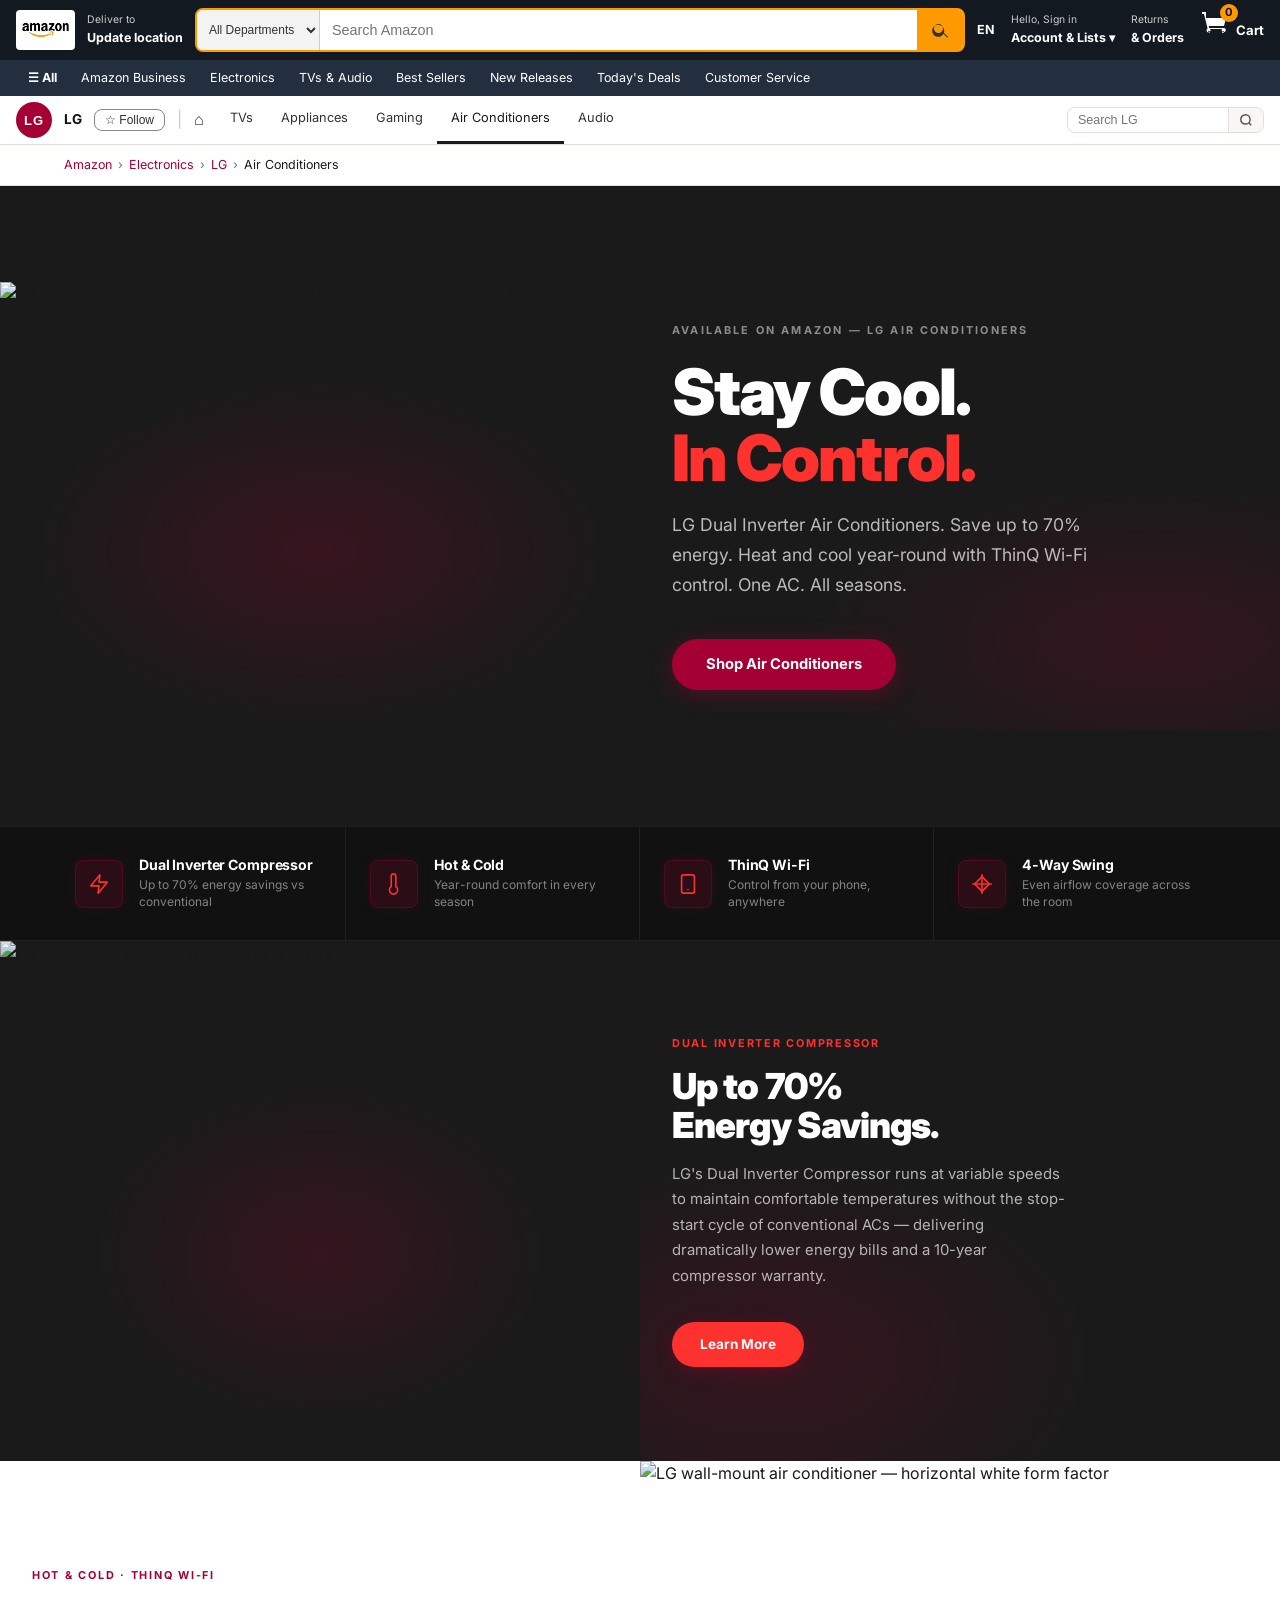
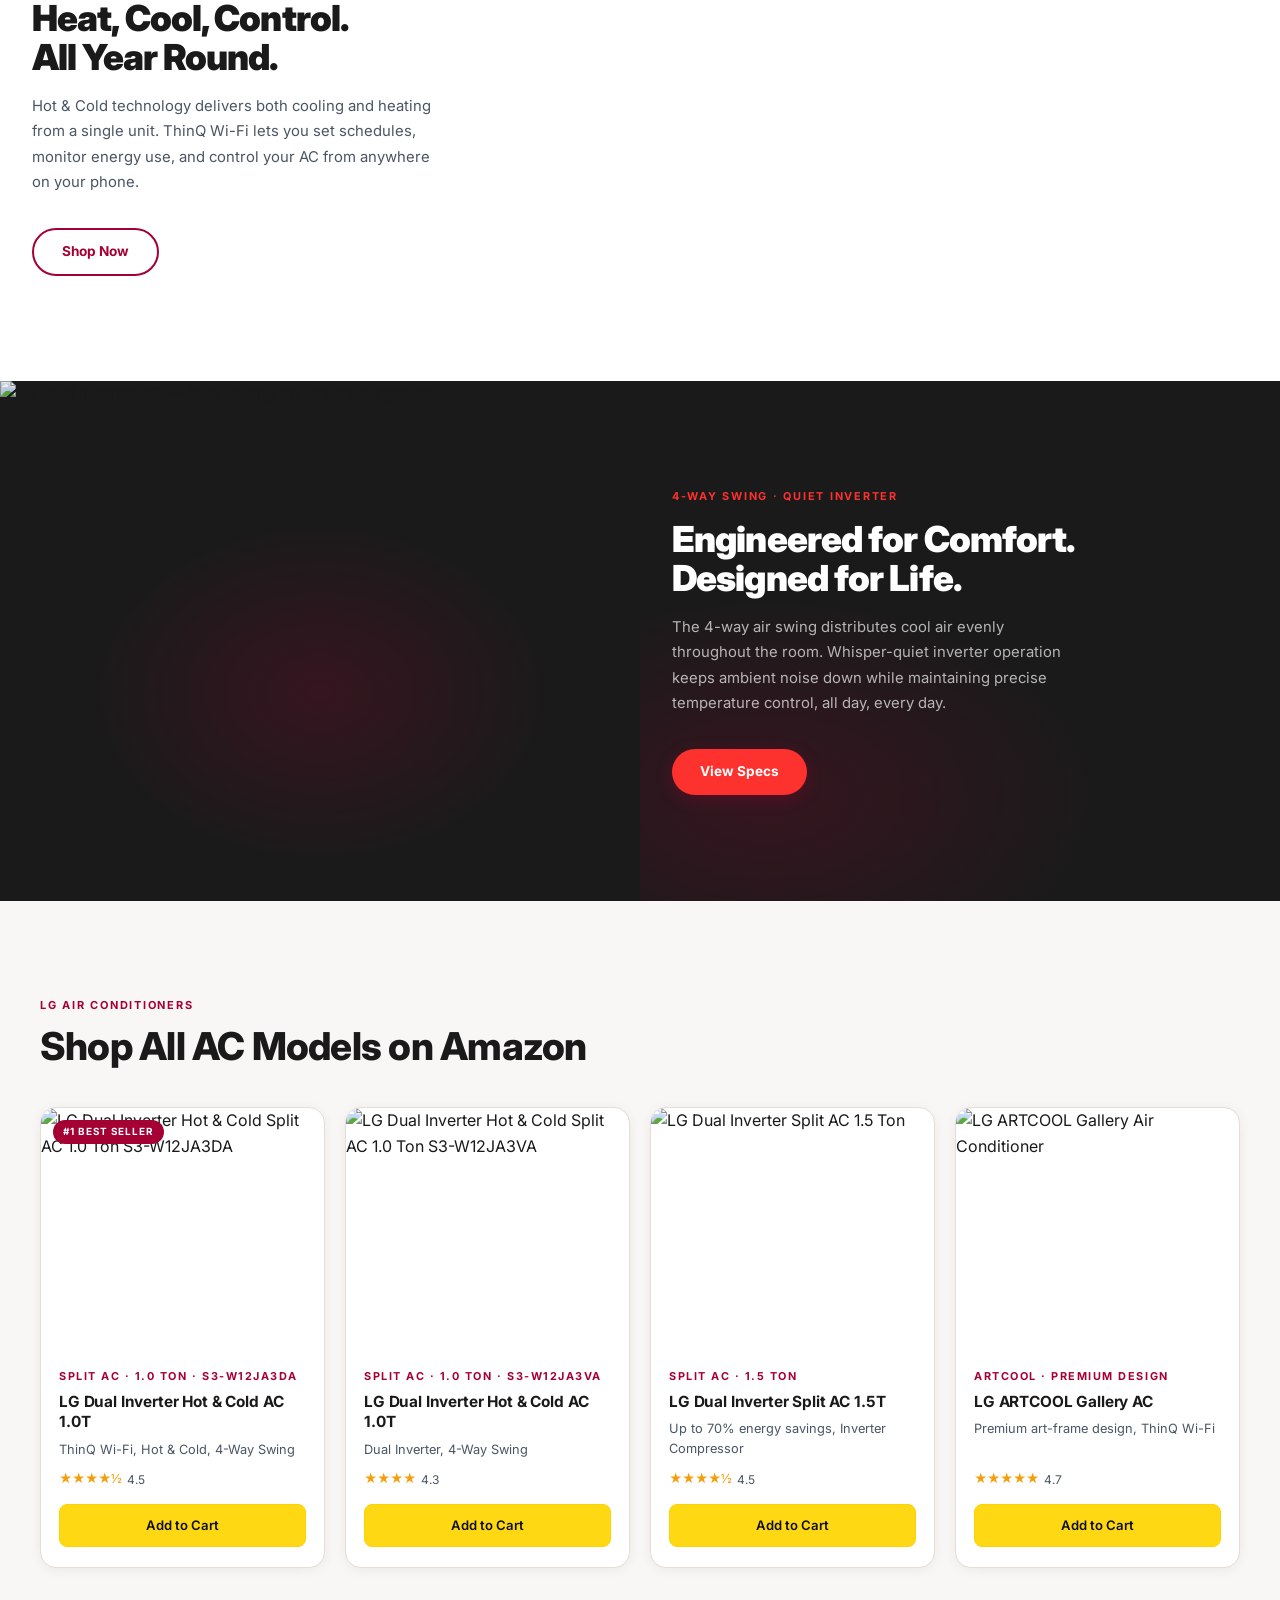
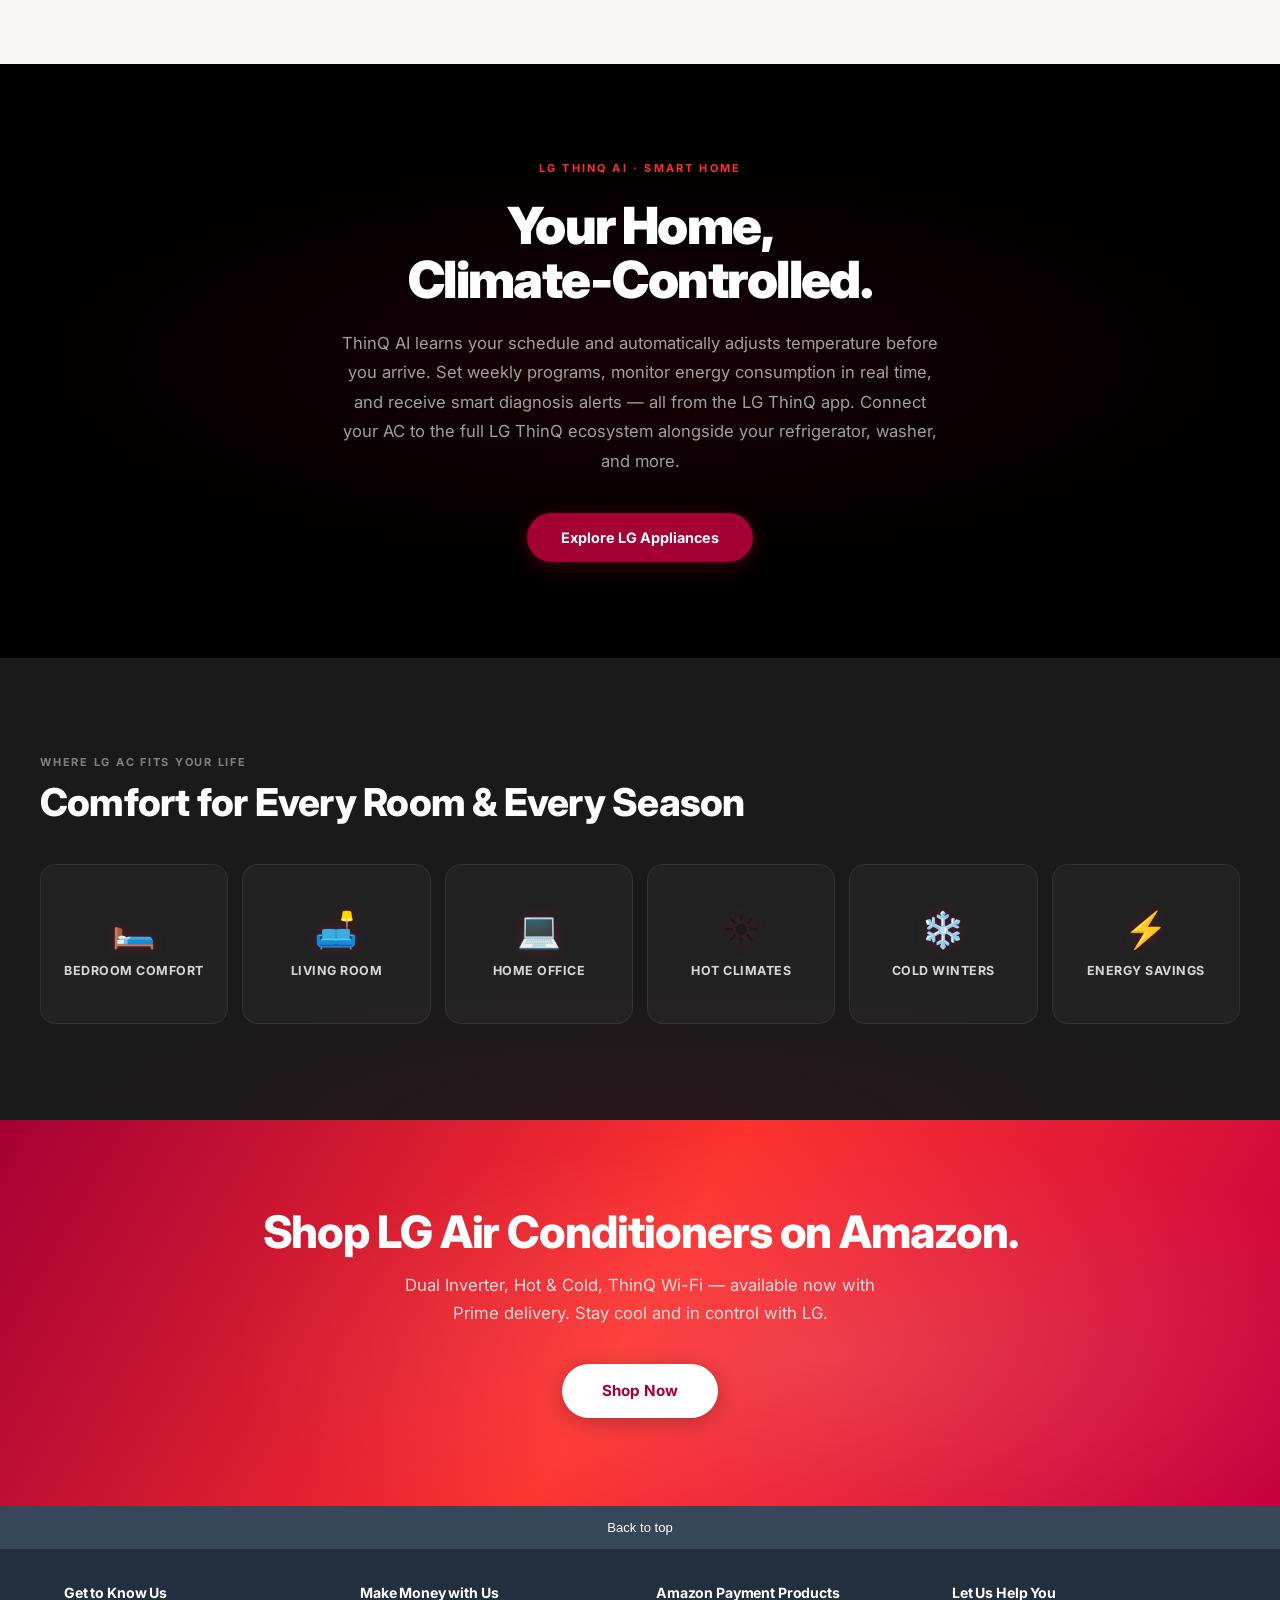
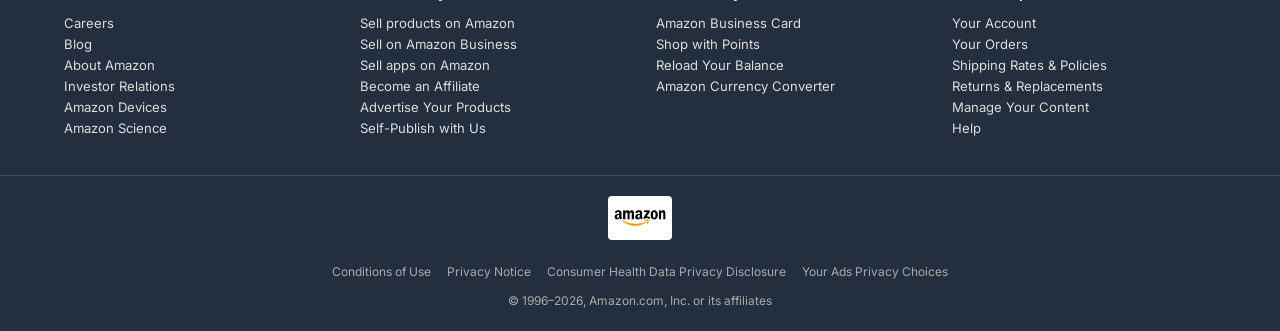
==== air-conditioners.html @ 84eb3690 "add air-conditioners page LG Air Conditioners category page with split hero, 4-icon feature row, 3 a" ====
<!DOCTYPE html>
<html lang="en">
<head>
  <meta charset="UTF-8">
  <meta name="viewport" content="width=device-width, initial-scale=1.0">
  <title>LG Air Conditioners | Dual Inverter Split ACs | Amazon Brand Store</title>
  <meta name="description" content="Shop LG Dual Inverter Air Conditioners on Amazon. Hot and cold, ThinQ Wi-Fi, up to 70% energy savings, 4-way swing. Stay cool and in control.">
  <link rel="icon" type="image/svg+xml" href="favicon.svg">
  <link rel="stylesheet" href="styles.css">
  <style>
    /* ── AC Page Hero — split layout: image left, copy right ── */
    .ac-hero {
      display: grid;
      grid-template-columns: 1fr 1fr;
      min-height: 600px;
      background: var(--brand-dark);
    }
    .ac-hero-media {
      position: relative;
      overflow: hidden;
      background: var(--brand-dark);
    }
    .ac-hero-media::after {
      content: '';
      position: absolute;
      inset: 0;
      background: radial-gradient(ellipse 70% 60% at 50% 60%, rgba(165,0,52,0.22) 0%, transparent 65%);
      pointer-events: none;
      z-index: 1;
    }
    .ac-hero-media img {
      position: absolute;
      inset: 0;
      width: 100%;
      height: 100%;
      object-fit: cover;
      display: block;
      transition: transform 0.8s cubic-bezier(0.22,1,0.36,1);
    }
    .ac-hero:hover .ac-hero-media img { transform: scale(1.03); }
    .ac-hero-copy {
      background: var(--brand-dark);
      display: flex;
      flex-direction: column;
      justify-content: center;
      padding: clamp(40px,6%,88px) clamp(32px,5%,72px);
      position: relative;
      overflow: hidden;
    }
    .ac-hero-copy::before {
      content: '';
      position: absolute;
      inset: 0;
      background: radial-gradient(ellipse 90% 60% at 80% 80%, rgba(165,0,52,0.18) 0%, transparent 60%);
      pointer-events: none;
    }
    .ac-hero-copy > * { position: relative; z-index: 1; }
    .ac-hero-eyebrow {
      font-size: 0.68rem;
      font-weight: 700;
      letter-spacing: 0.2em;
      text-transform: uppercase;
      color: rgba(255,255,255,0.5);
      margin-bottom: 20px;
      display: block;
    }
    .ac-hero-title {
      font-size: clamp(2.8rem, 5vw, 4.2rem);
      font-weight: 900;
      color: #fff;
      line-height: 1.02;
      letter-spacing: -0.03em;
      margin-bottom: 20px;
    }
    .ac-hero-title span { color: var(--brand-active); }
    .ac-hero-sub {
      font-size: clamp(0.95rem, 1.4vw, 1.1rem);
      color: rgba(255,255,255,0.7);
      max-width: 440px;
      margin-bottom: 38px;
      line-height: 1.72;
    }
    .ac-hero-ctas { display: flex; gap: 14px; flex-wrap: wrap; }
    .btn-ac-hero {
      padding: 14px 34px;
      background: var(--primary);
      color: #fff;
      border-radius: 999px;
      font-size: 0.92rem;
      font-weight: 700;
      text-decoration: none;
      display: inline-block;
      transition: opacity 0.2s, transform 0.2s;
      box-shadow: 0 4px 22px rgba(165,0,52,0.4);
    }
    .btn-ac-hero:hover {
      opacity: 0.88;
      transform: scale(1.02);
      text-decoration: none;
    }

    /* ── Feature Icon Row (4-col dark) ── */
    .ac-feature-row {
      background: #111111;
      border-top: 1px solid rgba(255,255,255,0.06);
      border-bottom: 1px solid rgba(255,255,255,0.06);
    }
    .ac-feature-row-inner {
      max-width: 1280px;
      margin: 0 auto;
      padding: 0 clamp(20px, 4%, 64px);
      display: grid;
      grid-template-columns: repeat(4, 1fr);
    }
    .ac-feat-item {
      display: flex;
      align-items: center;
      gap: 16px;
      padding: 30px 24px;
      border-right: 1px solid rgba(255,255,255,0.07);
      transition: background 0.2s;
    }
    .ac-feat-item:last-child { border-right: none; }
    .ac-feat-item:hover { background: rgba(255,255,255,0.03); }
    .ac-feat-icon {
      width: 48px; height: 48px;
      border-radius: 8px;
      background: rgba(165,0,52,0.18);
      border: 1px solid rgba(165,0,52,0.3);
      display: flex; align-items: center; justify-content: center;
      flex-shrink: 0;
      box-shadow: 0 0 14px rgba(165,0,52,0.12);
    }
    .ac-feat-icon svg {
      width: 22px; height: 22px;
      stroke: var(--brand-active);
      fill: none;
      stroke-width: 1.75;
      stroke-linecap: round;
      stroke-linejoin: round;
    }
    .ac-feat-text h4 {
      color: #fff;
      font-size: 0.88rem;
      font-weight: 700;
      margin-bottom: 3px;
      letter-spacing: -0.01em;
    }
    .ac-feat-text p {
      color: rgba(255,255,255,0.48);
      font-size: 0.75rem;
      line-height: 1.45;
    }

    /* ── Split sections (reuse index.html pattern) ── */
    .lg-split {
      display: grid;
      grid-template-columns: 1fr 1fr;
      min-height: 520px;
    }
    .lg-split-media {
      position: relative;
      overflow: hidden;
    }
    .lg-split-media img {
      position: absolute;
      inset: 0;
      width: 100%;
      height: 100%;
      object-fit: cover;
      display: block;
      transition: transform 0.7s cubic-bezier(0.22,1,0.36,1);
    }
    .lg-split:hover .lg-split-media img { transform: scale(1.03); }
    .lg-split-copy {
      display: flex;
      flex-direction: column;
      justify-content: center;
      padding: clamp(40px, 6%, 80px) clamp(32px, 5%, 72px);
    }
    .lg-split-copy-dark {
      background: var(--brand-dark);
      position: relative;
      overflow: hidden;
    }
    .lg-split-copy-dark::before {
      content: '';
      position: absolute;
      inset: 0;
      background: radial-gradient(ellipse 80% 60% at 20% 80%, rgba(165,0,52,0.2) 0%, transparent 65%);
      pointer-events: none;
    }
    .lg-split-copy-dark > * { position: relative; z-index: 1; }
    .lg-split-copy-light {
      background: var(--white);
    }
    .lg-split-eyebrow {
      font-size: 0.68rem;
      font-weight: 700;
      letter-spacing: 0.16em;
      text-transform: uppercase;
      margin-bottom: 14px;
      display: block;
    }
    .lg-split-copy-dark .lg-split-eyebrow { color: var(--brand-active); }
    .lg-split-copy-light .lg-split-eyebrow { color: var(--primary); }
    .lg-split-headline {
      font-size: clamp(1.6rem, 2.8vw, 2.4rem);
      font-weight: 900;
      line-height: 1.1;
      letter-spacing: -0.025em;
      margin-bottom: 16px;
    }
    .lg-split-copy-dark .lg-split-headline { color: #fff; }
    .lg-split-copy-light .lg-split-headline { color: var(--brand-dark); }
    .lg-split-body {
      font-size: 0.93rem;
      line-height: 1.72;
      margin-bottom: 32px;
      max-width: 400px;
    }
    .lg-split-copy-dark .lg-split-body { color: rgba(255,255,255,0.68); }
    .lg-split-copy-light .lg-split-body { color: var(--text-muted); }
    .lg-split-pill {
      display: inline-block;
      background: var(--brand-active);
      color: #fff;
      border-radius: 999px;
      padding: 12px 28px;
      font-size: 0.85rem;
      font-weight: 700;
      text-decoration: none;
      transition: opacity 0.2s, transform 0.2s;
      box-shadow: 0 4px 16px rgba(165,0,52,0.3);
      align-self: flex-start;
    }
    .lg-split-pill:hover {
      opacity: 0.88;
      transform: translateY(-1px);
      text-decoration: none;
    }
    .lg-split-pill-outline {
      display: inline-block;
      background: transparent;
      color: var(--primary);
      border: 2px solid var(--primary);
      border-radius: 999px;
      padding: 11px 28px;
      font-size: 0.85rem;
      font-weight: 700;
      text-decoration: none;
      transition: background 0.2s, color 0.2s;
      align-self: flex-start;
    }
    .lg-split-pill-outline:hover {
      background: var(--primary);
      color: #fff;
      text-decoration: none;
    }

    /* Split media glow — product on dark bg */
    .lg-split-media-dark {
      background: var(--brand-dark);
    }
    .lg-split-media-dark::after {
      content: '';
      position: absolute;
      inset: 0;
      background: radial-gradient(ellipse 60% 55% at 50% 60%, rgba(165,0,52,0.2) 0%, transparent 60%);
      pointer-events: none;
      z-index: 1;
    }
    .lg-split-media-dark img {
      opacity: 0.92;
    }

    /* ── Product cards (hardened, no grey double-box) ── */
    .lg-product-card {
      background: var(--white);
      border-radius: 16px;
      border: 1px solid var(--border);
      overflow: hidden;
      display: flex;
      flex-direction: column;
      box-shadow: 0 2px 12px rgba(0,0,0,0.06);
      transition: transform 0.28s cubic-bezier(0.22,1,0.36,1),
                  box-shadow 0.28s ease,
                  border-color 0.22s ease;
    }
    .lg-product-card:hover {
      transform: translateY(-5px);
      box-shadow: 0 16px 48px rgba(165,0,52,0.14);
      border-color: rgba(165,0,52,0.2);
    }
    .lg-card-img {
      position: relative;
      overflow: hidden;
      height: 240px;
    }
    .lg-card-img img {
      position: absolute;
      inset: 0;
      width: 100%;
      height: 100%;
      object-fit: cover;
      display: block;
      transition: transform 0.5s cubic-bezier(0.22,1,0.36,1);
    }
    .lg-product-card:hover .lg-card-img img { transform: scale(1.05); }
    .lg-card-body {
      padding: 20px 18px;
      display: flex;
      flex-direction: column;
      flex: 1;
    }
    .lg-card-eyebrow {
      font-size: 0.68rem;
      font-weight: 700;
      letter-spacing: 0.14em;
      text-transform: uppercase;
      color: var(--primary);
      margin-bottom: 6px;
      display: block;
    }
    .lg-card-name {
      font-size: 0.96rem;
      font-weight: 700;
      color: var(--text);
      margin-bottom: 7px;
      line-height: 1.35;
      letter-spacing: -0.01em;
    }
    .lg-card-tagline {
      font-size: 0.8rem;
      color: var(--text-muted);
      margin-bottom: 10px;
      line-height: 1.5;
      flex: 1;
      display: -webkit-box;
      -webkit-line-clamp: 2;
      -webkit-box-orient: vertical;
      overflow: hidden;
    }
    .lg-card-stars {
      font-size: 0.8rem;
      color: #f59e0b;
      margin-bottom: 14px;
      display: flex;
      align-items: center;
      gap: 5px;
    }
    .lg-card-stars span {
      color: var(--text-muted);
      font-size: 0.75rem;
    }
    .lg-card-atc {
      background: #FFD814;
      color: #0F1111;
      border: 1px solid #FCD200;
      border-radius: 8px;
      padding: 10px 0;
      font-size: 0.82rem;
      font-weight: 600;
      text-align: center;
      display: block;
      cursor: pointer;
      width: 100%;
      transition: background 0.18s, transform 0.14s ease;
    }
    .lg-card-atc:hover {
      background: #F7CA00;
      transform: scale(1.01);
      text-decoration: none;
    }
    .best-seller-badge {
      position: absolute;
      top: 12px;
      left: 12px;
      z-index: 2;
      background: var(--primary);
      color: #fff;
      font-size: 0.62rem;
      font-weight: 700;
      letter-spacing: 0.1em;
      padding: 4px 10px;
      border-radius: 999px;
      text-transform: uppercase;
    }

    /* ── Product grid 4-col ── */
    .product-grid-4 {
      display: grid;
      grid-template-columns: repeat(4, 1fr);
      gap: 20px;
    }

    /* ── ThinQ Ecosystem dark section ── */
    .ac-thinq-section {
      background: #000;
      padding: 96px clamp(20px, 5%, 80px);
      text-align: center;
      position: relative;
      overflow: hidden;
    }
    .ac-thinq-section::before {
      content: '';
      position: absolute;
      inset: 0;
      background: radial-gradient(ellipse 75% 55% at 50% 50%, rgba(165,0,52,0.15) 0%, transparent 65%);
      pointer-events: none;
    }
    .ac-thinq-section > * { position: relative; z-index: 1; }
    .ac-thinq-eyebrow {
      font-size: 0.68rem;
      font-weight: 700;
      letter-spacing: 0.2em;
      text-transform: uppercase;
      color: var(--brand-active);
      margin-bottom: 22px;
      display: block;
    }
    .ac-thinq-headline {
      font-size: clamp(2rem, 4vw, 3.2rem);
      font-weight: 900;
      color: #fff;
      letter-spacing: -0.03em;
      line-height: 1.05;
      margin-bottom: 22px;
    }
    .ac-thinq-body {
      font-size: clamp(0.95rem, 1.3vw, 1.08rem);
      color: rgba(255,255,255,0.62);
      max-width: 600px;
      margin: 0 auto 36px;
      line-height: 1.78;
    }
    .ac-thinq-link {
      display: inline-block;
      background: var(--primary);
      color: #fff;
      border-radius: 999px;
      padding: 13px 34px;
      font-size: 0.9rem;
      font-weight: 700;
      text-decoration: none;
      transition: opacity 0.2s, transform 0.2s;
      box-shadow: 0 4px 20px rgba(165,0,52,0.35);
    }
    .ac-thinq-link:hover {
      opacity: 0.88;
      transform: scale(1.02);
      text-decoration: none;
    }

    /* ── Use Case grid ── */
    .use-case-section {
      background: var(--brand-dark);
      padding: var(--space-2xl) 0;
      position: relative;
      overflow: hidden;
    }
    .use-case-section::before {
      content: '';
      position: absolute;
      inset: 0;
      background: radial-gradient(ellipse 80% 50% at 50% 100%, rgba(165,0,52,0.1) 0%, transparent 60%);
      pointer-events: none;
    }
    .use-case-section .container { position: relative; z-index: 1; }
    .use-case-grid {
      display: grid;
      grid-template-columns: repeat(6, 1fr);
      gap: 14px;
      margin-top: var(--space-lg);
    }
    .use-case-tile {
      background: rgba(255,255,255,0.04);
      border: 1px solid rgba(255,255,255,0.07);
      border-radius: 16px;
      overflow: hidden;
      display: flex;
      flex-direction: column;
      align-items: center;
      justify-content: center;
      padding: 32px 16px 26px;
      text-decoration: none;
      cursor: pointer;
      transition: transform 0.25s cubic-bezier(0.22,1,0.36,1),
                  background 0.22s ease,
                  box-shadow 0.25s ease;
      min-height: 160px;
    }
    .use-case-tile:hover {
      transform: scale(1.04) translateY(-2px);
      background: rgba(165,0,52,0.14);
      box-shadow: 0 12px 36px rgba(165,0,52,0.2);
      text-decoration: none;
    }
    .use-case-icon {
      font-size: 2.2rem;
      margin-bottom: 14px;
      line-height: 1;
      filter: drop-shadow(0 0 6px rgba(165,0,52,0.4));
    }
    .use-case-label {
      font-size: 0.78rem;
      font-weight: 700;
      color: rgba(255,255,255,0.82);
      text-align: center;
      letter-spacing: 0.04em;
      text-transform: uppercase;
    }

    /* ── CTA Footer Banner ── */
    .lg-cta-banner {
      background: linear-gradient(120deg, var(--primary) 0%, var(--brand-active) 50%, var(--primary-mid) 100%);
      padding: 88px clamp(20px, 5%, 80px);
      text-align: center;
      position: relative;
      overflow: hidden;
      contain: layout;
    }
    .lg-cta-banner::before {
      content: '';
      position: absolute;
      top: -60%; left: -20%;
      width: 140%; height: 220%;
      background: radial-gradient(ellipse 55% 45% at 60% 55%, rgba(255,255,255,0.12) 0%, transparent 60%);
      pointer-events: none;
    }
    .lg-cta-banner > * { position: relative; z-index: 1; }
    .lg-cta-banner h2 {
      color: #fff;
      font-size: clamp(1.9rem, 3.5vw, 2.8rem);
      margin-bottom: 14px;
      letter-spacing: -0.025em;
    }
    .lg-cta-banner p {
      color: rgba(255,255,255,0.82);
      font-size: 1.05rem;
      margin-bottom: 36px;
      max-width: 520px;
      margin-left: auto;
      margin-right: auto;
      line-height: 1.7;
    }
    .btn-cta-white {
      display: inline-block;
      padding: 15px 40px;
      background: #fff;
      color: var(--primary);
      border-radius: 999px;
      font-size: 0.95rem;
      font-weight: 700;
      text-decoration: none;
      transition: opacity 0.2s, transform 0.2s;
      box-shadow: 0 4px 20px rgba(0,0,0,0.25);
    }
    .btn-cta-white:hover {
      opacity: 0.9;
      transform: scale(1.02);
      text-decoration: none;
    }

    /* ── Top Sellers section (light bg) ── */
    .top-sellers-section {
      background: var(--light-bg);
      padding: var(--space-2xl) 0;
    }

    /* ── Responsive ── */
    @media (max-width: 900px) {
      .ac-hero { grid-template-columns: 1fr; min-height: auto; }
      .ac-hero-media { min-height: 320px; position: relative; }
      .ac-hero-media img { position: absolute; }
      .ac-hero-copy { padding: 48px 32px; }
      .ac-feature-row-inner { grid-template-columns: repeat(2, 1fr); }
      .ac-feat-item:nth-child(2) { border-right: none; }
      .ac-feat-item:nth-child(1), .ac-feat-item:nth-child(2) { border-bottom: 1px solid rgba(255,255,255,0.07); }
      .lg-split { grid-template-columns: 1fr; min-height: auto; }
      .lg-split-media { min-height: 320px; position: relative; }
      .lg-split-copy { padding: 48px 32px; }
      .product-grid-4 { grid-template-columns: repeat(2, 1fr); }
      .use-case-grid { grid-template-columns: repeat(3, 1fr); }
    }
    @media (max-width: 600px) {
      .ac-hero-copy { padding: 36px 20px; }
      .ac-feature-row-inner { grid-template-columns: 1fr; }
      .ac-feat-item { border-right: none; border-bottom: 1px solid rgba(255,255,255,0.07); }
      .lg-split-copy { padding: 36px 20px; }
      .product-grid-4 { grid-template-columns: 1fr 1fr; }
      .use-case-grid { grid-template-columns: repeat(2, 1fr); }
      .ac-thinq-section { padding: 64px 20px; }
      .lg-cta-banner { padding: 64px 20px; }
    }
  </style>
</head>
<body>

<div id="site-header"></div>


<!-- ══════════════════════════════════════════
     BREADCRUMB
══════════════════════════════════════════ -->
<nav class="breadcrumb" aria-label="Breadcrumb">
  <div class="breadcrumb-inner">
    <a href="#">Amazon</a>
    <span aria-hidden="true">›</span>
    <a href="#">Electronics</a>
    <span aria-hidden="true">›</span>
    <a href="index.html">LG</a>
    <span aria-hidden="true">›</span>
    <span style="color: var(--text);">Air Conditioners</span>
  </div>
</nav>


<!-- ══════════════════════════════════════════
     HERO — Split layout: AC image left, copy right (dark)
══════════════════════════════════════════ -->
<section class="ac-hero section" id="hero">

  <!-- Image side (left) — only verified AC image -->
  <div class="ac-hero-media">
    <img
      src="https://www.lg.com/np/images/home-air-conditioners/md07561293/Gallery/DZ-01.jpg"
      alt="LG Dual Inverter wall-mounted air conditioner — white, horizontal form"
      width="1600" height="1062"
      fetchpriority="high">
  </div>

  <!-- Copy side (right, dark) -->
  <div class="ac-hero-copy">
    <span class="ac-hero-eyebrow">Available on Amazon — LG Air Conditioners</span>
    <h1 class="ac-hero-title">
      Stay Cool.<br><span>In Control.</span>
    </h1>
    <p class="ac-hero-sub">
      LG Dual Inverter Air Conditioners. Save up to 70% energy. Heat and cool year-round
      with ThinQ Wi-Fi control. One AC. All seasons.
    </p>
    <div class="ac-hero-ctas">
      <a class="btn-ac-hero" href="#ac-products">Shop Air Conditioners</a>
    </div>
  </div>

</section>


<!-- ══════════════════════════════════════════
     FEATURE ICON ROW — 4 AC pillars
══════════════════════════════════════════ -->
<div class="ac-feature-row" aria-label="Key features">
  <div class="ac-feature-row-inner">

    <div class="ac-feat-item">
      <div class="ac-feat-icon" aria-hidden="true">
        <!-- Dual inverter / energy bolt -->
        <svg viewBox="0 0 24 24">
          <polygon points="13 2 3 14 12 14 11 22 21 10 12 10 13 2"/>
        </svg>
      </div>
      <div class="ac-feat-text">
        <h4>Dual Inverter Compressor</h4>
        <p>Up to 70% energy savings vs conventional</p>
      </div>
    </div>

    <div class="ac-feat-item">
      <div class="ac-feat-icon" aria-hidden="true">
        <!-- Hot & cold / thermometer -->
        <svg viewBox="0 0 24 24">
          <path d="M14 14.76V3.5a2.5 2.5 0 0 0-5 0v11.26a4.5 4.5 0 1 0 5 0z"/>
        </svg>
      </div>
      <div class="ac-feat-text">
        <h4>Hot &amp; Cold</h4>
        <p>Year-round comfort in every season</p>
      </div>
    </div>

    <div class="ac-feat-item">
      <div class="ac-feat-icon" aria-hidden="true">
        <!-- ThinQ Wi-Fi / phone icon -->
        <svg viewBox="0 0 24 24">
          <rect x="5" y="2" width="14" height="20" rx="2" ry="2"/>
          <line x1="12" y1="18" x2="12.01" y2="18"/>
        </svg>
      </div>
      <div class="ac-feat-text">
        <h4>ThinQ Wi-Fi</h4>
        <p>Control from your phone, anywhere</p>
      </div>
    </div>

    <div class="ac-feat-item">
      <div class="ac-feat-icon" aria-hidden="true">
        <!-- 4-way swing / crosshair / airflow -->
        <svg viewBox="0 0 24 24">
          <line x1="12" y1="2" x2="12" y2="22"/>
          <line x1="2" y1="12" x2="22" y2="12"/>
          <path d="M8 8l4-4 4 4"/>
          <path d="M8 16l4 4 4-4"/>
          <path d="M16 8l4 4-4 4"/>
          <path d="M8 8L4 12l4 4"/>
        </svg>
      </div>
      <div class="ac-feat-text">
        <h4>4-Way Swing</h4>
        <p>Even airflow coverage across the room</p>
      </div>
    </div>

  </div>
</div>


<!-- ══════════════════════════════════════════
     SPLIT SECTION 1 — image LEFT, dark copy RIGHT
     "Up to 70% Energy Savings."
══════════════════════════════════════════ -->
<section class="section section-fade" style="padding: 0;">
  <div class="lg-split">

    <!-- Image left — AC product on dark background with glow -->
    <div class="lg-split-media lg-split-media-dark">
      <img
        src="https://www.lg.com/np/images/home-air-conditioners/md07561293/Gallery/DZ-01.jpg"
        alt="LG Dual Inverter AC — wall-mounted white unit"
        loading="lazy" width="1600" height="1062">
    </div>

    <!-- Copy right — dark -->
    <div class="lg-split-copy lg-split-copy-dark">
      <span class="lg-split-eyebrow">Dual Inverter Compressor</span>
      <h2 class="lg-split-headline">Up to 70%<br>Energy Savings.</h2>
      <p class="lg-split-body">
        LG's Dual Inverter Compressor runs at variable speeds to maintain comfortable
        temperatures without the stop-start cycle of conventional ACs — delivering
        dramatically lower energy bills and a 10-year compressor warranty.
      </p>
      <a class="lg-split-pill" href="#ac-products">Learn More</a>
    </div>

  </div>
</section>


<!-- ══════════════════════════════════════════
     SPLIT SECTION 2 — copy LEFT (light), image RIGHT
     "Heat, Cool, Control. All Year Round."
══════════════════════════════════════════ -->
<section class="section section-fade" style="padding: 0;">
  <div class="lg-split">

    <!-- Copy left — light -->
    <div class="lg-split-copy lg-split-copy-light">
      <span class="lg-split-eyebrow">Hot &amp; Cold · ThinQ Wi-Fi</span>
      <h2 class="lg-split-headline">Heat, Cool, Control.<br>All Year Round.</h2>
      <p class="lg-split-body">
        Hot &amp; Cold technology delivers both cooling and heating from a single unit.
        ThinQ Wi-Fi lets you set schedules, monitor energy use, and control your AC
        from anywhere on your phone.
      </p>
      <a class="lg-split-pill-outline" href="#ac-products">Shop Now</a>
    </div>

    <!-- Image right — AC unit -->
    <div class="lg-split-media">
      <img
        src="https://www.lg.com/np/images/home-air-conditioners/md07561293/Gallery/DZ-01.jpg"
        alt="LG wall-mount air conditioner — horizontal white form factor"
        loading="lazy" width="1600" height="1062">
    </div>

  </div>
</section>


<!-- ══════════════════════════════════════════
     SPLIT SECTION 3 — image LEFT, dark copy RIGHT
     "Engineered for Comfort. Designed for Life."
══════════════════════════════════════════ -->
<section class="section section-fade" style="padding: 0;">
  <div class="lg-split">

    <!-- Image left — AC with glow -->
    <div class="lg-split-media lg-split-media-dark">
      <img
        src="https://www.lg.com/np/images/home-air-conditioners/md07561293/Gallery/DZ-01.jpg"
        alt="LG Dual Inverter AC — front-facing on white background"
        loading="lazy" width="1600" height="1062">
    </div>

    <!-- Copy right — dark -->
    <div class="lg-split-copy lg-split-copy-dark">
      <span class="lg-split-eyebrow">4-Way Swing · Quiet Inverter</span>
      <h2 class="lg-split-headline">Engineered for Comfort.<br>Designed for Life.</h2>
      <p class="lg-split-body">
        The 4-way air swing distributes cool air evenly throughout the room.
        Whisper-quiet inverter operation keeps ambient noise down while maintaining
        precise temperature control, all day, every day.
      </p>
      <a class="lg-split-pill" href="#ac-products">View Specs</a>
    </div>

  </div>
</section>


<!-- ══════════════════════════════════════════
     TOP SELLERS / PRODUCT GRID
     4 product cards — all use the 1 verified AC image
══════════════════════════════════════════ -->
<section class="top-sellers-section section section-fade" id="ac-products">
  <div class="container">
    <span class="section-eyebrow">LG AIR CONDITIONERS</span>
    <h2 style="color: var(--brand-dark); margin-bottom: var(--space-lg);">Shop All AC Models on Amazon</h2>
    <div class="product-grid-4">

      <!-- Card 1: S3-W12JA3DA — ThinQ Wi-Fi + Hot & Cold -->
      <div class="lg-product-card">
        <div class="lg-card-img">
          <span class="best-seller-badge" aria-label="Best Seller">#1 Best Seller</span>
          <img
            src="https://www.lg.com/np/images/home-air-conditioners/md07561293/Gallery/DZ-01.jpg"
            alt="LG Dual Inverter Hot & Cold Split AC 1.0 Ton S3-W12JA3DA"
            loading="lazy" width="1600" height="1062">
        </div>
        <div class="lg-card-body">
          <span class="lg-card-eyebrow">Split AC · 1.0 Ton · S3-W12JA3DA</span>
          <h3 class="lg-card-name">LG Dual Inverter Hot &amp; Cold AC 1.0T</h3>
          <p class="lg-card-tagline">ThinQ Wi-Fi, Hot &amp; Cold, 4-Way Swing</p>
          <div class="lg-card-stars" aria-label="4.5 out of 5 stars">
            ★★★★½ <span>4.5</span>
          </div>
          <span class="lg-card-atc">Add to Cart</span>
        </div>
      </div>

      <!-- Card 2: S3-W12JA3VA — Dual Inverter + 4-Way Swing -->
      <div class="lg-product-card">
        <div class="lg-card-img">
          <img
            src="https://www.lg.com/np/images/home-air-conditioners/md07561293/Gallery/DZ-01.jpg"
            alt="LG Dual Inverter Hot & Cold Split AC 1.0 Ton S3-W12JA3VA"
            loading="lazy" width="1600" height="1062">
        </div>
        <div class="lg-card-body">
          <span class="lg-card-eyebrow">Split AC · 1.0 Ton · S3-W12JA3VA</span>
          <h3 class="lg-card-name">LG Dual Inverter Hot &amp; Cold AC 1.0T</h3>
          <p class="lg-card-tagline">Dual Inverter, 4-Way Swing</p>
          <div class="lg-card-stars" aria-label="4.3 out of 5 stars">
            ★★★★ <span>4.3</span>
          </div>
          <span class="lg-card-atc">Add to Cart</span>
        </div>
      </div>

      <!-- Card 3: 1.5T Dual Inverter -->
      <div class="lg-product-card">
        <div class="lg-card-img">
          <img
            src="https://www.lg.com/np/images/home-air-conditioners/md07561293/Gallery/DZ-01.jpg"
            alt="LG Dual Inverter Split AC 1.5 Ton"
            loading="lazy" width="1600" height="1062">
        </div>
        <div class="lg-card-body">
          <span class="lg-card-eyebrow">Split AC · 1.5 Ton</span>
          <h3 class="lg-card-name">LG Dual Inverter Split AC 1.5T</h3>
          <p class="lg-card-tagline">Up to 70% energy savings, Inverter Compressor</p>
          <div class="lg-card-stars" aria-label="4.5 out of 5 stars">
            ★★★★½ <span>4.5</span>
          </div>
          <span class="lg-card-atc">Add to Cart</span>
        </div>
      </div>

      <!-- Card 4: ARTCOOL Gallery -->
      <div class="lg-product-card">
        <div class="lg-card-img">
          <img
            src="https://www.lg.com/np/images/home-air-conditioners/md07561293/Gallery/DZ-01.jpg"
            alt="LG ARTCOOL Gallery Air Conditioner"
            loading="lazy" width="1600" height="1062">
        </div>
        <div class="lg-card-body">
          <span class="lg-card-eyebrow">ARTCOOL · Premium Design</span>
          <h3 class="lg-card-name">LG ARTCOOL Gallery AC</h3>
          <p class="lg-card-tagline">Premium art-frame design, ThinQ Wi-Fi</p>
          <div class="lg-card-stars" aria-label="4.7 out of 5 stars">
            ★★★★★ <span>4.7</span>
          </div>
          <span class="lg-card-atc">Add to Cart</span>
        </div>
      </div>

    </div>
  </div>
</section>


<!-- ══════════════════════════════════════════
     THINQ AI SMART HOME — full-width dark
     Cross-sell to appliances.html
══════════════════════════════════════════ -->
<section class="ac-thinq-section section section-fade">
  <span class="ac-thinq-eyebrow">LG ThinQ AI · Smart Home</span>
  <h2 class="ac-thinq-headline">Your Home,<br>Climate-Controlled.</h2>
  <p class="ac-thinq-body">
    ThinQ AI learns your schedule and automatically adjusts temperature before you arrive.
    Set weekly programs, monitor energy consumption in real time, and receive smart diagnosis
    alerts — all from the LG ThinQ app. Connect your AC to the full LG ThinQ ecosystem
    alongside your refrigerator, washer, and more.
  </p>
  <a class="ac-thinq-link" href="appliances.html">Explore LG Appliances</a>
</section>


<!-- ══════════════════════════════════════════
     INDUSTRY / USE CASE GRID — 6 tiles
══════════════════════════════════════════ -->
<section class="use-case-section section section-fade">
  <div class="container">
    <span class="section-eyebrow" style="color: rgba(255,255,255,0.45);">WHERE LG AC FITS YOUR LIFE</span>
    <h2 style="color: var(--white); margin-bottom: var(--space-lg);">Comfort for Every Room &amp; Every Season</h2>
    <div class="use-case-grid">

      <div class="use-case-tile">
        <span class="use-case-icon" aria-hidden="true">🛏️</span>
        <span class="use-case-label">Bedroom Comfort</span>
      </div>

      <div class="use-case-tile">
        <span class="use-case-icon" aria-hidden="true">🛋️</span>
        <span class="use-case-label">Living Room</span>
      </div>

      <div class="use-case-tile">
        <span class="use-case-icon" aria-hidden="true">💻</span>
        <span class="use-case-label">Home Office</span>
      </div>

      <div class="use-case-tile">
        <span class="use-case-icon" aria-hidden="true">☀️</span>
        <span class="use-case-label">Hot Climates</span>
      </div>

      <div class="use-case-tile">
        <span class="use-case-icon" aria-hidden="true">❄️</span>
        <span class="use-case-label">Cold Winters</span>
      </div>

      <div class="use-case-tile">
        <span class="use-case-icon" aria-hidden="true">⚡</span>
        <span class="use-case-label">Energy Savings</span>
      </div>

    </div>
  </div>
</section>


<!-- ══════════════════════════════════════════
     CTA FOOTER BANNER
══════════════════════════════════════════ -->
<section class="lg-cta-banner section section-fade">
  <h2>Shop LG Air Conditioners on Amazon.</h2>
  <p>
    Dual Inverter, Hot &amp; Cold, ThinQ Wi-Fi — available now with Prime delivery.
    Stay cool and in control with LG.
  </p>
  <a class="btn-cta-white" href="#ac-products">Shop Now</a>
</section>


<div id="site-footer"></div>
<script src="main.js"></script>
</body>
</html>
---- styles.css ----
/* ============================================================
   LG Amazon Brand Store — Stylesheet v1
   Brand: #A50034 (Heritage Red), #FD312E (Active Red), #1A1A1A (dark)
   ============================================================ */

@import url('https://fonts.googleapis.com/css2?family=Inter:ital,wght@0,300;0,400;0,500;0,600;0,700;0,800;0,900;1,400&display=swap');

/* 1. CSS Variables
   ============================================================ */
:root {
  --primary:        #A50034;
  --primary-dark:   #7a0026;
  --primary-deep:   #5c001c;
  --primary-mid:    #c4003e;
  --brand-color:    #A50034;
  --brand-red:      #A50034;
  --brand-active:   #FD312E;
  --brand-dark:     #1A1A1A;
  --brand-dark-tint:#2d2d2d;
  --brand-mid:      #c4003e;
  --brand-glow:     rgba(165,0,52,0.35);
  --brand-glow-lg:  rgba(165,0,52,0.15);
  --brand-light:    #FFF0F3;
  --brand-warm-grey:#F0ECE4;
  --gray:           #6b7280;
  --light-gray:     #f9f7f5;
  --light-bg:       #f9f7f5;
  --lighter-bg:     #f0ece4;
  --border:         #e5ddd6;
  --white:          #ffffff;
  --text:           #1a1a1a;
  --text-muted:     #4b5563;
  --card-shadow:    0 2px 16px rgba(0,0,0,0.07);
  --card-hover:     0 16px 48px rgba(165,0,52,0.18);
  --transition:     0.25s ease;

  /* 8-pt spacing scale */
  --space-xs:  8px;
  --space-sm:  16px;
  --space-md:  24px;
  --space-lg:  40px;
  --space-xl:  64px;
  --space-2xl: 96px;
  --space-3xl: 128px;
}

/* 2. Reset & Base
   ============================================================ */
*, *::before, *::after { box-sizing: border-box; margin: 0; padding: 0; }
html { scroll-behavior: smooth; }
body {
  font-family: 'Inter', -apple-system, BlinkMacSystemFont, 'Segoe UI', Roboto, 'Helvetica Neue', Arial, sans-serif;
  color: var(--text);
  font-size: 16px;
  line-height: 1.6;
  background: var(--white);
  -webkit-font-smoothing: antialiased;
  -moz-osx-font-smoothing: grayscale;
}
img { max-width: 100%; height: auto; display: block; }
a { color: var(--primary); text-decoration: none; }
a:hover { text-decoration: underline; }
ul { list-style: none; }

/* 3. Typography System
   ============================================================ */
h1, h2, h3, h4 { line-height: 1.1; font-weight: 800; letter-spacing: -0.02em; }

/* Display: 68-80px — hero only */
.display-title {
  font-size: clamp(3rem, 6vw, 5rem);
  font-weight: 900;
  line-height: 1.0;
  letter-spacing: -0.03em;
}

/* H1: 48-56px */
h1 {
  font-size: clamp(2.5rem, 4.5vw, 3.5rem);
  letter-spacing: -0.025em;
  line-height: 1.05;
}

/* H2: 36-42px */
h2 {
  font-size: clamp(1.9rem, 3vw, 2.625rem);
  letter-spacing: -0.02em;
  line-height: 1.1;
}

/* H3: 24-28px */
h3 {
  font-size: clamp(1.25rem, 2vw, 1.75rem);
  letter-spacing: -0.015em;
  line-height: 1.2;
}

/* H4: 17-18px */
h4 { font-size: 1.05rem; letter-spacing: -0.01em; font-weight: 700; }

/* Body */
p { margin-bottom: 0; line-height: 1.7; font-size: 1rem; }

/* Label / eyebrow */
.label-sm {
  font-size: 0.7rem;
  font-weight: 700;
  letter-spacing: 0.14em;
  text-transform: uppercase;
}

/* 4. Layout Utilities
   ============================================================ */
.container { max-width: 1280px; margin: 0 auto; padding: 0 var(--space-lg); }
.section { padding: var(--space-2xl) 0; }
.section-alt { background: var(--light-gray); }
.section-dark {
  background: var(--brand-dark);
  color: var(--white);
  position: relative;
  overflow: hidden;
}
/* Rich depth gradient for dark sections */
.section-dark::before {
  content: '';
  position: absolute;
  inset: 0;
  background: radial-gradient(ellipse 80% 60% at 50% 0%, rgba(0,118,206,0.12) 0%, transparent 70%);
  pointer-events: none;
  z-index: 0;
}
.section-dark > * { position: relative; z-index: 1; }
.section-dark h2, .section-dark h3, .section-dark p { color: var(--white); }
.section-title { text-align: center; margin-bottom: var(--space-lg); }
.section-title .eyebrow {
  font-size: 0.68rem;
  font-weight: 700;
  letter-spacing: 0.16em;
  text-transform: uppercase;
  color: var(--primary);
  margin-bottom: 12px;
  display: block;
}
.section-dark .section-title .eyebrow { color: rgba(255,255,255,0.55); }
.section-title h2 { color: var(--brand-dark-tint); margin-bottom: 14px; }
.section-title p {
  color: var(--text-muted);
  font-size: 1.05rem;
  max-width: 560px;
  margin: 0 auto;
  line-height: 1.75;
}
.section-dark .section-title h2 { color: var(--white); }
.section-dark .section-title p  { color: rgba(255,255,255,0.68); }
.divider {
  width: 36px;
  height: 3px;
  background: linear-gradient(90deg, var(--brand-blue), var(--primary-mid));
  border-radius: 0;
  margin: 16px auto 0;
}

/* 5. Scroll-reveal animations
   Only active when JS has initialized — .js-ready class added to <html>
   This prevents invisible content on slow loads or no-JS contexts
   ============================================================ */
.js-ready .section-fade {
  opacity: 0;
  transform: translateY(28px);
  transition: opacity 0.6s cubic-bezier(0.22, 1, 0.36, 1),
              transform 0.6s cubic-bezier(0.22, 1, 0.36, 1);
}
.js-ready .section-fade.visible {
  opacity: 1;
  transform: translateY(0);
}
.section-fade-delay-1 { transition-delay: 0.1s; }
.section-fade-delay-2 { transition-delay: 0.2s; }
.section-fade-delay-3 { transition-delay: 0.3s; }
.section-fade-delay-4 { transition-delay: 0.4s; }

/* 6. Buttons
   ============================================================ */
.btn {
  display: inline-block;
  padding: 12px 26px;
  border-radius: 8px;
  font-weight: 600;
  font-size: 0.875rem;
  cursor: pointer;
  border: 2px solid transparent;
  transition: all var(--transition);
  white-space: nowrap;
  letter-spacing: 0.01em;
}

/* Amazon yellow "Add to Cart" — keeps Amazon convention */
.btn-primary { background: #FFD814; color: #111; border-color: #FCD200; }
.btn-primary:hover {
  background: #F7CA00;
  border-color: #F7CA00;
  transform: scale(1.02);
  text-decoration: none;
}

/* Primary brand CTA — pill shape, brand blue */
.btn-brand {
  background: var(--brand-blue);
  color: var(--white);
  border-color: var(--brand-blue);
  border-radius: 999px;
  padding: 13px 30px;
  font-size: 0.9rem;
  font-weight: 700;
  letter-spacing: 0.01em;
  box-shadow: 0 4px 16px rgba(0,118,206,0.3);
}
.btn-brand:hover {
  background: var(--primary-dark);
  border-color: var(--primary-dark);
  transform: translateY(-1px);
  box-shadow: 0 6px 24px rgba(0,118,206,0.4);
  text-decoration: none;
}

/* White outline secondary CTA */
.btn-outline {
  background: transparent;
  color: var(--white);
  border: 2px solid rgba(255,255,255,0.5);
  border-radius: 999px;
  padding: 13px 30px;
  font-size: 0.9rem;
  font-weight: 600;
  backdrop-filter: blur(4px);
}
.btn-outline:hover {
  background: rgba(255,255,255,0.14);
  border-color: rgba(255,255,255,0.75);
  transform: translateY(-1px);
  text-decoration: none;
}

/* Pill-blue (used in tiles/strips) */
.btn-pill-blue {
  background: var(--brand-blue);
  color: var(--white);
  border-radius: 999px;
  padding: 10px 24px;
  font-size: 0.82rem;
  font-weight: 700;
  display: inline-block;
  letter-spacing: 0.01em;
  transition: background var(--transition), transform var(--transition), box-shadow var(--transition);
  box-shadow: 0 3px 12px rgba(0,118,206,0.25);
}
.btn-pill-blue:hover {
  background: var(--primary-dark);
  transform: translateY(-1px);
  box-shadow: 0 5px 18px rgba(0,118,206,0.35);
  text-decoration: none;
}

/* Add to Cart — Amazon yellow, 8px radius */
.btn-cart {
  background: #FFD814;
  color: #0F1111;
  border: 1px solid #FCD200;
  border-radius: 8px;
  padding: 9px 16px;
  font-size: 0.82rem;
  font-weight: 600;
  cursor: pointer;
  display: inline-block;
  transition: background var(--transition), transform 0.15s ease;
  text-align: center;
}
.btn-cart:hover {
  background: #F7CA00;
  transform: scale(1.01);
  text-decoration: none;
}

/* 7. Amazon Header / Nav
   ============================================================ */
.amz-sticky { position: sticky; top: 0; z-index: 9000; }
.amz-top { background: #131921; }
.amz-top-inner {
  max-width: 1600px;
  margin: 0 auto;
  padding: 8px 16px;
  display: flex;
  align-items: center;
  gap: 12px;
}
.amz-logo img { height: 36px; }
.amz-location { display: flex; flex-direction: column; color: #fff; font-size: 0.7rem; cursor: pointer; }
.amz-loc-top { color: #ccc; font-size: 0.65rem; }
.amz-loc-bot { font-weight: 700; font-size: 0.78rem; white-space: nowrap; }
.amz-search {
  flex: 1; display: flex; align-items: center;
  background: #fff; border-radius: 8px; overflow: hidden;
  border: 2px solid #ff9900; min-width: 0;
}
.amz-search-dept {
  background: #f3f3f3; border: none; border-right: 1px solid #ccc;
  padding: 0 8px; height: 40px; font-size: 0.75rem; cursor: pointer; color: #333; white-space: nowrap;
}
.amz-search-input { flex: 1; border: none; outline: none; padding: 0 12px; font-size: 0.9rem; height: 40px; min-width: 0; }
.amz-search-btn {
  background: #ff9900; border: none; width: 46px; height: 40px;
  cursor: pointer; display: flex; align-items: center; justify-content: center; flex-shrink: 0;
}
.amz-search-btn svg { width: 18px; height: 18px; fill: #333; }
.amz-right { display: flex; align-items: center; gap: 16px; margin-left: auto; flex-shrink: 0; }
.amz-lang { color: #fff; font-size: 0.78rem; font-weight: 700; cursor: pointer; }
.amz-account, .amz-returns {
  display: flex; flex-direction: column; color: #fff; font-size: 0.7rem; cursor: pointer; text-decoration: none;
}
.amz-acct-top { color: #ccc; font-size: 0.65rem; }
.amz-acct-bot { font-weight: 700; font-size: 0.78rem; white-space: nowrap; }
.amz-cart-link { display: flex; align-items: center; gap: 4px; color: #fff; text-decoration: none; cursor: pointer; }
.amz-cart-icon-wrap { position: relative; }
.amz-cart-icon-wrap svg { width: 32px; height: 32px; }
.amz-cart-count {
  position: absolute; top: -6px; right: -6px;
  background: #ff9900; color: #111; font-size: 0.7rem; font-weight: 700;
  border-radius: 50%; width: 18px; height: 18px; display: flex; align-items: center; justify-content: center;
}
.amz-cart-text { font-weight: 700; font-size: 0.82rem; }

/* Amazon nav bar */
.amz-nav-bar { background: #232f3e; }
.amz-nav-bar-inner {
  max-width: 1600px; margin: 0 auto; padding: 0 16px;
  display: flex; align-items: center; gap: 0; overflow-x: auto;
}
.amz-nav-bar-inner a {
  color: #fff; font-size: 0.78rem; padding: 8px 12px;
  white-space: nowrap; text-decoration: none;
  transition: background 0.15s;
}
.amz-nav-bar-inner a:hover { background: rgba(255,255,255,0.12); }
.amz-nav-all-btn { font-weight: 700; }
.amz-mobile-drawer { display: none; }

/* Brand sub-nav */
.brand-subnav {
  background: #fff;
  border-bottom: 1px solid var(--border);
  position: relative;
  z-index: 8999;
}
.brand-subnav-inner {
  max-width: 1600px; margin: 0 auto; padding: 0 16px;
  display: flex; align-items: center; gap: 12px; height: 48px; overflow-x: auto;
}
.brand-subnav-logo { display: flex; align-items: center; flex-shrink: 0; }
.brand-subnav-name { font-size: 0.85rem; font-weight: 700; color: #111; white-space: nowrap; flex-shrink: 0; }
.brand-subnav-follow {
  background: none; border: 1px solid #888; border-radius: 8px;
  padding: 3px 10px; font-size: 0.75rem; cursor: pointer; flex-shrink: 0; color: #333;
}
.brand-subnav-sep { color: #ccc; flex-shrink: 0; }
.brand-subnav-home { color: #333; font-size: 1rem; text-decoration: none; flex-shrink: 0; }
.brand-subnav-tabs { display: flex; gap: 0; flex-shrink: 0; }
.brand-subnav-tabs a {
  font-size: 0.8rem; color: #333; padding: 0 14px; height: 48px;
  display: flex; align-items: center; text-decoration: none;
  border-bottom: 3px solid transparent; transition: border-color 0.15s, color 0.15s;
  white-space: nowrap;
}
.brand-subnav-tabs a:hover, .brand-subnav-tabs a.active {
  color: var(--brand-blue);
  border-bottom-color: var(--brand-blue);
}
.brand-subnav-search {
  margin-left: auto; display: flex; align-items: center;
  border: 1px solid var(--border); border-radius: 8px; overflow: hidden; flex-shrink: 0;
}
.brand-subnav-search input {
  border: none; outline: none; padding: 5px 10px; font-size: 0.78rem; width: 160px;
}
.brand-subnav-search button {
  background: var(--light-gray); border: none; border-left: 1px solid var(--border);
  padding: 5px 10px; cursor: pointer; display: flex; align-items: center; justify-content: center;
}
.brand-subnav-search button svg { stroke: #555; }
.brand-subnav-dropdown { position: relative; }
.brand-subnav-dropdown-trigger { cursor: pointer; }
.brand-subnav-dropdown-menu {
  display: none; position: fixed; background: #fff;
  border: 1px solid var(--border); border-radius: 8px;
  box-shadow: 0 8px 24px rgba(0,0,0,0.12); min-width: 200px; z-index: 9999; padding: 8px 0;
}
.brand-subnav-dropdown.open .brand-subnav-dropdown-menu { display: block; }
.brand-subnav-dropdown-menu a {
  display: block; padding: 9px 18px; color: #333; font-size: 0.82rem;
  border-bottom: none; height: auto;
}
.brand-subnav-dropdown-menu a:hover { background: var(--light-gray); color: var(--brand-blue); }

/* Breadcrumb */
.breadcrumb {
  padding: 10px 0;
  background: var(--white);
  border-bottom: 1px solid var(--border);
}
.breadcrumb-inner {
  max-width: 1200px; margin: 0 auto; padding: 0 24px;
  display: flex; align-items: center; gap: 6px; font-size: 0.78rem; color: var(--gray);
}
.breadcrumb-inner a { color: var(--primary); }
.breadcrumb-inner span { color: var(--gray); }

/* 8. Hero — Elevated with gradient depth
   ============================================================ */
.hero-video-wrap {
  position: relative; width: 100%; min-height: 640px; overflow: hidden;
  background: var(--brand-dark);
}
.hero-video {
  position: absolute; top: 50%; left: 50%;
  transform: translate(-50%, -50%);
  min-width: 100%; min-height: 100%; width: auto; height: auto;
  object-fit: cover; z-index: 0;
  opacity: 0.42;
  transition: opacity 1.2s ease;
}
.hero-overlay {
  position: absolute; inset: 0; z-index: 1;
  background: linear-gradient(
    110deg,
    var(--brand-dark) 0%,
    rgba(13,33,85,0.85) 38%,
    rgba(0,118,206,0.18) 75%,
    transparent 100%
  );
}
/* Subtle vignette bottom */
.hero-overlay::after {
  content: '';
  position: absolute;
  bottom: 0; left: 0; right: 0; height: 160px;
  background: linear-gradient(0deg, var(--brand-dark) 0%, transparent 100%);
}
.hero-content {
  position: relative; z-index: 2;
  padding: 130px 72px 100px;
  max-width: 760px;
}
.hero-eyebrow {
  font-size: 0.68rem;
  font-weight: 700;
  letter-spacing: 0.18em;
  text-transform: uppercase;
  color: rgba(255,255,255,0.55);
  margin-bottom: 20px;
  display: block;
}
.hero-title {
  font-size: clamp(2.8rem, 5.5vw, 4.5rem);
  font-weight: 900;
  color: #fff;
  line-height: 1.02;
  letter-spacing: -0.03em;
  margin-bottom: 22px;
  max-width: 680px;
}
.hero-title span { color: var(--brand-blue); }
.hero-sub {
  font-size: clamp(1rem, 1.5vw, 1.15rem);
  color: rgba(255,255,255,0.78);
  max-width: 500px;
  margin-bottom: 40px;
  line-height: 1.7;
  font-weight: 400;
}
.hero-ctas { display: flex; gap: 14px; flex-wrap: wrap; }

/* 9. Feature Strip — Premium icon treatment
   ============================================================ */
.feature-strip {
  background: var(--brand-dark);
  padding: 0;
  border-top: 1px solid rgba(255,255,255,0.07);
  position: relative;
  overflow: hidden;
}
.feature-strip::before {
  content: '';
  position: absolute;
  inset: 0;
  background: radial-gradient(ellipse 100% 150% at 50% 100%, rgba(0,118,206,0.1) 0%, transparent 70%);
  pointer-events: none;
}
.feature-strip-inner {
  max-width: 1200px; margin: 0 auto; padding: 0 24px;
  display: grid; grid-template-columns: repeat(3, 1fr);
  position: relative; z-index: 1;
}
.feature-item {
  display: flex;
  align-items: center;
  gap: 18px;
  padding: 32px 28px;
  border-right: 1px solid rgba(255,255,255,0.07);
  transition: background 0.2s ease;
}
.feature-item:last-child { border-right: none; }
.feature-item:hover { background: rgba(255,255,255,0.03); }

/* Premium icon: circular, gradient border glow */
.feature-icon {
  width: 52px; height: 52px;
  border-radius: 8px;
  background: linear-gradient(135deg, rgba(0,118,206,0.3), rgba(12,50,164,0.2));
  border: 1px solid rgba(0,118,206,0.35);
  display: flex; align-items: center; justify-content: center;
  flex-shrink: 0;
  box-shadow: 0 0 16px rgba(0,118,206,0.15), inset 0 1px 0 rgba(255,255,255,0.08);
}
.feature-icon svg {
  width: 24px; height: 24px;
  stroke: #59aaff;
  fill: none;
  stroke-width: 1.75;
  stroke-linecap: round;
  stroke-linejoin: round;
}
.feature-text h4 {
  color: #fff;
  font-size: 0.92rem;
  font-weight: 700;
  margin-bottom: 4px;
  letter-spacing: -0.01em;
}
.feature-text p { color: rgba(255,255,255,0.52); font-size: 0.8rem; line-height: 1.5; }

/* 10. Split Tiles — Depth with subtle overflow
   ============================================================ */
.split-grid { display: grid; grid-template-columns: 1fr 1fr; gap: 20px; }
.split-tile {
  position: relative; border-radius: 16px; overflow: hidden;
  min-height: 400px; display: flex; align-items: flex-end;
  box-shadow: 0 8px 40px rgba(0,0,0,0.18);
  transition: transform 0.3s cubic-bezier(0.22, 1, 0.36, 1),
              box-shadow 0.3s ease;
}
.split-tile:hover {
  transform: translateY(-3px);
  box-shadow: 0 20px 60px rgba(0,0,0,0.28);
}
.split-tile-img {
  position: absolute; inset: 0; width: 100%; height: 100%;
  object-fit: cover; z-index: 0;
  transition: transform 0.6s cubic-bezier(0.22, 1, 0.36, 1);
}
.split-tile:hover .split-tile-img { transform: scale(1.03); }
.split-tile-overlay {
  position: absolute; inset: 0; z-index: 1;
  background: linear-gradient(
    0deg,
    rgba(9,24,64,0.92) 0%,
    rgba(9,24,64,0.5) 45%,
    rgba(0,118,206,0.08) 100%
  );
}
.split-tile.light-tile .split-tile-overlay {
  background: linear-gradient(0deg, rgba(232,241,251,0.96) 0%, rgba(232,241,251,0.65) 55%, transparent 100%);
}
.split-tile-content {
  position: relative; z-index: 2;
  padding: 32px 36px; width: 100%;
}
.split-tile .eyebrow {
  font-size: 0.64rem; font-weight: 700; letter-spacing: 0.16em;
  text-transform: uppercase; color: rgba(255,255,255,0.6);
  margin-bottom: 10px; display: block;
}
.split-tile.light-tile .eyebrow { color: var(--brand-blue); }
.split-tile h3 {
  color: #fff;
  font-size: clamp(1.3rem, 2.2vw, 1.7rem);
  font-weight: 800;
  margin-bottom: 10px;
  line-height: 1.15;
}
.split-tile.light-tile h3 { color: var(--brand-dark-tint); }
.split-tile p {
  color: rgba(255,255,255,0.72);
  font-size: 0.88rem;
  margin-bottom: 22px;
  max-width: 300px;
  line-height: 1.6;
}
.split-tile.light-tile p { color: var(--text-muted); }
.split-tile-pill {
  display: inline-block;
  background: var(--brand-blue);
  color: #fff;
  border-radius: 999px;
  padding: 10px 24px;
  font-size: 0.8rem;
  font-weight: 700;
  letter-spacing: 0.01em;
  transition: background var(--transition), transform var(--transition), box-shadow var(--transition);
  box-shadow: 0 3px 12px rgba(0,118,206,0.3);
}
.split-tile-pill:hover {
  background: var(--primary-dark);
  transform: translateY(-1px);
  box-shadow: 0 5px 18px rgba(0,118,206,0.4);
  text-decoration: none;
}
.split-tile.light-tile .split-tile-pill { background: var(--brand-blue); color: #fff; }

/* 11. Category Grid
   ============================================================ */
.cat-grid { display: grid; grid-template-columns: repeat(4, 1fr); gap: 16px; }
.cat-tile {
  background: var(--brand-dark-tint);
  border-radius: 16px; overflow: hidden;
  display: flex; flex-direction: column; align-items: center;
  padding: 28px 16px 22px; text-decoration: none; cursor: pointer;
  transition: transform 0.25s cubic-bezier(0.22, 1, 0.36, 1),
              box-shadow 0.25s ease;
  position: relative;
  border: 1px solid rgba(255,255,255,0.05);
  box-shadow: 0 4px 20px rgba(0,0,0,0.15);
}
.cat-tile::before {
  content: '';
  position: absolute;
  inset: 0;
  background: radial-gradient(ellipse 80% 50% at 50% 0%, rgba(0,118,206,0.18) 0%, transparent 70%);
  border-radius: inherit;
  opacity: 0;
  transition: opacity 0.25s ease;
}
.cat-tile:hover::before { opacity: 1; }
.cat-tile:hover {
  transform: scale(1.03) translateY(-2px);
  box-shadow: 0 16px 40px rgba(0,118,206,0.3);
  text-decoration: none;
}
.cat-tile-img {
  width: 100%; aspect-ratio: 4/3;
  object-fit: cover; border-radius: 8px;
  margin-bottom: 18px;
  box-shadow: 0 4px 16px rgba(0,0,0,0.25);
}
.cat-tile-img-placeholder {
  width: 100%; aspect-ratio: 4/3; border-radius: 8px; margin-bottom: 18px;
  background: linear-gradient(135deg, rgba(0,118,206,0.2), rgba(6,50,164,0.3));
  display: flex; align-items: center; justify-content: center;
}
.cat-tile-img-placeholder svg { width: 56px; height: 56px; stroke: rgba(0,118,206,0.7); fill: none; stroke-width: 1.5; }
.cat-label {
  background: var(--brand-blue);
  color: #fff;
  border-radius: 999px;
  padding: 7px 20px;
  font-size: 0.75rem;
  font-weight: 700;
  text-align: center;
  display: inline-block;
  letter-spacing: 0.03em;
  transition: background var(--transition), box-shadow var(--transition);
  box-shadow: 0 2px 10px rgba(0,118,206,0.3);
}
.cat-tile:hover .cat-label {
  background: var(--primary-dark);
  box-shadow: 0 4px 14px rgba(0,118,206,0.45);
}

/* 12. Product Cards — Premium depth
   ============================================================ */
.product-grid { display: grid; grid-template-columns: repeat(4, 1fr); gap: 20px; }
.product-grid-3 { grid-template-columns: repeat(3, 1fr); }
.hk-card {
  background: var(--white);
  border-radius: 16px;
  border: 1px solid var(--border);
  overflow: hidden;
  transition: box-shadow 0.3s cubic-bezier(0.22, 1, 0.36, 1),
              transform 0.3s cubic-bezier(0.22, 1, 0.36, 1),
              border-color 0.25s ease;
  display: flex; flex-direction: column;
  box-shadow: 0 2px 12px rgba(0,0,0,0.06);
}
.hk-card:hover {
  box-shadow: 0 16px 48px rgba(0,118,206,0.18);
  transform: translateY(-5px);
  border-color: rgba(0,118,206,0.2);
}
.hk-card-img {
  position: relative; overflow: hidden;
  width: 100%; height: 220px;
}
.hk-card-img img {
  position: absolute; inset: 0; width: 100%; height: 100%;
  object-fit: cover; display: block;
  transition: transform 0.5s cubic-bezier(0.22, 1, 0.36, 1);
}
.hk-card:hover .hk-card-img img { transform: scale(1.05); }
.hk-card-img-placeholder {
  position: absolute; inset: 0; display: flex; align-items: center; justify-content: center;
  background: var(--light-gray);
}
.hk-card-img-placeholder svg { width: 56px; height: 56px; stroke: #bbb; fill: none; stroke-width: 1.5; }
.hk-card-body { padding: 20px 18px; display: flex; flex-direction: column; flex: 1; }
.hk-card-eyebrow {
  font-size: 0.72rem; font-weight: 700; letter-spacing: 0.13em;
  text-transform: uppercase; color: var(--brand-blue);
  margin-bottom: 6px; display: block;
}
.hk-card-title {
  font-size: 0.97rem; font-weight: 700; color: var(--text);
  margin-bottom: 8px; line-height: 1.35;
  letter-spacing: -0.01em;
}
.hk-card-sub {
  font-size: 0.8rem; color: var(--text-muted);
  margin-bottom: 14px; line-height: 1.55; flex: 1;
  display: -webkit-box;
  -webkit-line-clamp: 2;
  -webkit-box-orient: vertical;
  overflow: hidden;
}
.hk-card-price {
  font-size: 1.1rem; font-weight: 800; color: var(--text);
  margin-bottom: 14px; letter-spacing: -0.01em;
}
.hk-card-price span { font-size: 0.75rem; font-weight: 400; color: var(--text-muted); margin-left: 4px; }
.hk-card-buy {
  background: #FFD814; color: #0F1111; border: 1px solid #FCD200;
  border-radius: 8px; padding: 10px 0; font-size: 0.82rem; font-weight: 600;
  text-align: center; display: block; cursor: pointer; width: 100%;
  transition: background var(--transition), transform 0.15s ease;
}
.hk-card-buy:hover {
  background: #F7CA00;
  transform: scale(1.01);
  text-decoration: none;
}

/* Dark card variant */
.hk-card-dark {
  background: rgba(255,255,255,0.04);
  border-color: rgba(255,255,255,0.08);
  box-shadow: 0 2px 16px rgba(0,0,0,0.2);
}
.hk-card-dark:hover {
  background: rgba(255,255,255,0.07);
  border-color: rgba(0,118,206,0.4);
  box-shadow: 0 0 0 1px rgba(0,118,206,0.35), 0 20px 48px rgba(0,118,206,0.2);
}
.hk-card-dark .hk-card-title { color: #fff; }
.hk-card-dark .hk-card-sub { color: rgba(255,255,255,0.58); }
.hk-card-dark .hk-card-price { color: #fff; }
.hk-card-dark .hk-card-img-placeholder { background: rgba(0,118,206,0.12); }
.hk-card-dark .hk-card-img-placeholder svg { stroke: #59aaff; }

/* Brand-color glow on image hover in dark context */
.dark-section-wrap .hk-card .hk-card-img::after {
  content: '';
  position: absolute;
  inset: 0;
  background: radial-gradient(ellipse 70% 60% at 50% 100%, rgba(0,118,206,0.2) 0%, transparent 70%);
  pointer-events: none;
  opacity: 0;
  transition: opacity 0.3s ease;
  z-index: 1;
}
.dark-section-wrap .hk-card:hover .hk-card-img::after { opacity: 1; }

/* 13. Industry Tiles
   ============================================================ */
.industry-grid { display: grid; grid-template-columns: repeat(3, 1fr); gap: 18px; }
.industry-tile {
  background: var(--brand-dark-tint);
  border-radius: 16px; overflow: hidden;
  position: relative; min-height: 260px; display: flex; align-items: flex-end;
  text-decoration: none;
  transition: transform 0.3s cubic-bezier(0.22, 1, 0.36, 1),
              box-shadow 0.3s ease;
  box-shadow: 0 4px 20px rgba(0,0,0,0.15);
}
.industry-tile:hover {
  transform: scale(1.025) translateY(-2px);
  box-shadow: 0 16px 48px rgba(0,0,0,0.35);
  text-decoration: none;
}
.industry-tile-img {
  position: absolute; inset: 0; width: 100%; height: 100%;
  object-fit: cover; z-index: 0; opacity: 0.5;
  transition: opacity 0.3s ease, transform 0.5s cubic-bezier(0.22, 1, 0.36, 1);
}
.industry-tile:hover .industry-tile-img { opacity: 0.62; transform: scale(1.04); }
.industry-tile-overlay {
  position: absolute; inset: 0; z-index: 1;
  background: linear-gradient(
    0deg,
    rgba(9,24,64,0.94) 0%,
    rgba(9,24,64,0.45) 50%,
    transparent 100%
  );
}
.industry-tile-content { position: relative; z-index: 2; padding: 28px 26px; }
.industry-tile-content h4 {
  color: #fff; font-size: 1.05rem; font-weight: 700;
  margin-bottom: 6px; letter-spacing: -0.01em;
}
.industry-tile-content p { color: rgba(255,255,255,0.62); font-size: 0.8rem; line-height: 1.55; }

/* 14. Stats / Proof Bar — Premium treatment
   ============================================================ */
.stats-bar {
  background: linear-gradient(135deg, #eef3fa 0%, #f7f9fc 50%, #eef3fa 100%);
  padding: 56px 0;
  border-top: 1px solid var(--border);
  border-bottom: 1px solid var(--border);
  position: relative;
  overflow: hidden;
}
.stats-bar::before {
  content: '';
  position: absolute;
  top: 50%; left: 50%;
  transform: translate(-50%, -50%);
  width: 600px; height: 300px;
  background: radial-gradient(ellipse, rgba(0,118,206,0.06) 0%, transparent 70%);
  pointer-events: none;
}
.stats-inner {
  max-width: 1200px; margin: 0 auto; padding: 0 24px;
  display: grid; grid-template-columns: repeat(4, 1fr); gap: 0;
  position: relative; z-index: 1;
}
.stat-item {
  text-align: center;
  padding: 0 24px;
  border-right: 1px solid var(--border);
}
.stat-item:last-child { border-right: none; }
.stat-num {
  font-size: clamp(2.2rem, 3.5vw, 3rem);
  font-weight: 900;
  color: var(--brand-blue);
  letter-spacing: -0.04em;
  display: block;
  line-height: 1;
  margin-bottom: 10px;
  background: linear-gradient(135deg, var(--brand-blue), var(--primary-mid));
  -webkit-background-clip: text;
  -webkit-text-fill-color: transparent;
  background-clip: text;
}
.stat-label {
  font-size: 0.82rem;
  color: var(--text-muted);
  font-weight: 500;
  line-height: 1.4;
  max-width: 140px;
  margin: 0 auto;
}

/* 15. CTA Banner — Impactful, layered depth
   ============================================================ */
.cta-banner {
  background: linear-gradient(
    120deg,
    var(--brand-dark) 0%,
    var(--brand-dark-tint) 35%,
    var(--brand-mid) 70%,
    var(--brand-mid) 100%
  );
  padding: 96px 24px;
  text-align: center;
  position: relative;
  overflow: hidden;
  /* Prevent pseudo-element width:140% from causing horizontal scroll */
  contain: layout;
}
.cta-banner::before {
  content: '';
  position: absolute;
  top: -50%; left: -20%;
  width: 140%; height: 200%;
  background: radial-gradient(ellipse 60% 50% at 60% 50%, rgba(0,118,206,0.25) 0%, transparent 60%);
  pointer-events: none;
}
.cta-banner::after {
  content: '';
  position: absolute;
  inset: 0;
  background: url("data:image/svg+xml,%3Csvg width='40' height='40' viewBox='0 0 40 40' xmlns='http://www.w3.org/2000/svg'%3E%3Cg fill='none' fill-rule='evenodd'%3E%3Cg fill='%23ffffff' fill-opacity='0.02'%3E%3Cpath d='M20 20c0-5.5-4.5-10-10-10s-10 4.5-10 10 4.5 10 10 10 10-4.5 10-10zm10 0c0-5.5-4.5-10-10-10s-10 4.5-10 10 4.5 10 10 10 10-4.5 10-10z'/%3E%3C/g%3E%3C/g%3E%3C/svg%3E");
  pointer-events: none;
}
.cta-banner > * { position: relative; z-index: 1; }
.cta-banner h2 {
  color: #fff;
  font-size: clamp(2rem, 3.5vw, 2.875rem);
  margin-bottom: 16px;
  letter-spacing: -0.025em;
}
.cta-banner p {
  color: rgba(255,255,255,0.78);
  font-size: 1.1rem;
  margin-bottom: 36px;
  max-width: 520px;
  margin-left: auto;
  margin-right: auto;
  line-height: 1.7;
}
.cta-banner-btns { display: flex; gap: 14px; justify-content: center; flex-wrap: wrap; }

/* 16. Footer — Premium dark
   ============================================================ */
.brand-footer {
  background: linear-gradient(180deg, var(--brand-dark) 0%, #060f2a 100%);
  padding: 72px 0 44px;
  border-top: 1px solid rgba(255,255,255,0.06);
}
.brand-footer-inner { max-width: 1200px; margin: 0 auto; padding: 0 24px; }
.brand-footer-grid {
  display: grid; grid-template-columns: 2fr 1fr 1fr 1fr;
  gap: 48px; margin-bottom: 48px;
}
.footer-brand h3 {
  color: #fff; font-size: 1.1rem; margin-bottom: 12px;
  letter-spacing: -0.01em;
}
.footer-brand p { color: rgba(255,255,255,0.48); font-size: 0.85rem; line-height: 1.75; max-width: 280px; }
.footer-col h4 {
  color: rgba(255,255,255,0.75);
  font-size: 0.7rem;
  font-weight: 700;
  letter-spacing: 0.14em;
  text-transform: uppercase;
  margin-bottom: 18px;
}
.footer-col ul li { margin-bottom: 10px; }
.footer-col ul li a {
  color: rgba(255,255,255,0.45);
  font-size: 0.83rem;
  text-decoration: none;
  transition: color var(--transition);
}
.footer-col ul li a:hover { color: var(--brand-blue); }
.footer-bottom {
  border-top: 1px solid rgba(255,255,255,0.07);
  padding-top: 28px;
  display: flex; align-items: center;
  justify-content: space-between; gap: 16px;
}
.footer-bottom p { color: rgba(255,255,255,0.28); font-size: 0.73rem; }
.footer-bottom-links { display: flex; gap: 24px; }
.footer-bottom-links a {
  color: rgba(255,255,255,0.28); font-size: 0.73rem; text-decoration: none;
  transition: color var(--transition);
}
.footer-bottom-links a:hover { color: rgba(255,255,255,0.6); }

/* 17. Spec List
   ============================================================ */
.spec-list { list-style: none; padding: 0; margin: 0; }
.spec-list li {
  display: flex; align-items: flex-start; gap: 10px;
  padding: 11px 0; border-bottom: 1px solid var(--border); font-size: 0.88rem;
}
.spec-list li:last-child { border-bottom: none; }
.spec-list .spec-key { font-weight: 600; color: var(--brand-dark-tint); min-width: 140px; flex-shrink: 0; }
.spec-list .spec-val { color: var(--text-muted); }

/* 18. Section Hero (sub-page)
   ============================================================ */
.section-hero {
  position: relative; overflow: hidden; border-radius: 0;
  min-height: 500px; display: flex; align-items: center;
  background: var(--brand-dark);
}
.section-hero-img {
  position: absolute; inset: 0; width: 100%; height: 100%;
  object-fit: cover; z-index: 0; opacity: 0.42;
  transition: transform 8s ease;
}
.section-hero:hover .section-hero-img { transform: scale(1.04); }
.section-hero-overlay {
  position: absolute; inset: 0; z-index: 1;
  background: linear-gradient(90deg, var(--brand-dark) 30%, rgba(0,118,206,0.15) 70%, transparent 100%);
}
.section-hero-content { position: relative; z-index: 2; padding: 88px 72px; max-width: 640px; }
.section-hero-content .eyebrow {
  font-size: 0.67rem; font-weight: 700; letter-spacing: 0.18em;
  text-transform: uppercase; color: rgba(255,255,255,0.55);
  display: block; margin-bottom: 16px;
}
.section-hero-content h1 { color: #fff; margin-bottom: 16px; }
.section-hero-content p { color: rgba(255,255,255,0.76); font-size: 1.05rem; margin-bottom: 30px; line-height: 1.7; }

/* 19. Trust Strip
   ============================================================ */
.trust-strip {
  background: #fff;
  padding: 24px 0;
  border-top: 1px solid var(--border);
  border-bottom: 1px solid var(--border);
}
.trust-inner {
  max-width: 1200px; margin: 0 auto; padding: 0 24px;
  display: flex; align-items: center; justify-content: center; gap: 48px; flex-wrap: wrap;
}
.trust-item { display: flex; align-items: center; gap: 10px; }
.trust-icon { width: 28px; height: 28px; opacity: 0.75; }
.trust-item span { font-size: 0.83rem; color: var(--text-muted); font-weight: 500; }
.trust-item strong { color: var(--text); font-weight: 700; }

/* 20. Gaming-specific glow — section-dark with blue accent
   ============================================================ */
.gaming-dark {
  background: #000;
  position: relative;
  overflow: hidden;
}
.gaming-dark::before {
  content: '';
  position: absolute;
  top: 0; left: 0; right: 0; height: 400px;
  background: radial-gradient(ellipse 80% 60% at 30% 0%, rgba(0,168,255,0.15) 0%, transparent 70%);
  pointer-events: none;
}
.gaming-dark::after {
  content: '';
  position: absolute;
  bottom: 0; right: 0; left: 0; height: 300px;
  background: radial-gradient(ellipse 80% 60% at 70% 100%, rgba(0,168,255,0.1) 0%, transparent 70%);
  pointer-events: none;
}

/* 21. Mobile
   ============================================================ */
@media (max-width: 900px) {
  .hero-content { padding: 80px 36px 72px; }
  .hero-title { font-size: clamp(2.2rem, 6vw, 3rem); }
  .split-grid { grid-template-columns: 1fr; }
  .cat-grid { grid-template-columns: repeat(2, 1fr); }
  .product-grid { grid-template-columns: repeat(2, 1fr); }
  .industry-grid { grid-template-columns: repeat(2, 1fr); }
  .stats-inner { grid-template-columns: repeat(2, 1fr); gap: 0; }
  .stat-item { padding: 24px; border-right: none; border-bottom: 1px solid var(--border); }
  .stat-item:last-child { border-bottom: none; }
  .brand-footer-grid { grid-template-columns: 1fr 1fr; gap: 32px; }
  .feature-strip-inner { grid-template-columns: 1fr; }
  .feature-item { border-right: none; border-bottom: 1px solid rgba(255,255,255,0.06); }
  .feature-item:last-child { border-bottom: none; }
  .amz-location, .amz-lang { display: none; }
  .amz-mobile-drawer { display: flex; flex-direction: column; background: #37475a; }
  .amz-mobile-drawer a { color: #fff; padding: 12px 20px; font-size: 0.9rem; border-bottom: 1px solid rgba(255,255,255,0.1); text-decoration: none; }
  .amz-mobile-drawer a:hover { background: rgba(255,255,255,0.1); }
  .amz-mobile-drawer.open { display: flex; }
  .amz-mobile-drawer:not(.open) { display: none; }
  .section-hero-content { padding: 60px 36px; }
  .brand-subnav { overflow: hidden; }
  .brand-subnav-inner { overflow-x: auto; -webkit-overflow-scrolling: touch; scrollbar-width: none; }
  .brand-subnav-inner::-webkit-scrollbar { display: none; }
  .brand-subnav-search { display: none; }
  .trust-inner { gap: 28px; }
  .cta-banner { padding: 72px 24px; }
  .section { padding: 72px 0; }
}

@media (max-width: 600px) {
  .cat-grid { grid-template-columns: repeat(2, 1fr); }
  .product-grid { grid-template-columns: 1fr 1fr; }
  .product-grid-3 { grid-template-columns: 1fr 1fr; }
  .hero-content { padding: 72px 20px 60px; }
  .hero-title { font-size: clamp(2rem, 8vw, 2.4rem); }
  .hero-sub { font-size: 0.95rem; }
  .hero-ctas { flex-direction: column; align-items: flex-start; gap: 10px; }
  .btn-brand, .btn-outline { padding: 12px 24px; font-size: 0.85rem; }
  .split-tile { min-height: 360px; }
  .brand-footer-grid { grid-template-columns: 1fr; }
  .footer-bottom { flex-direction: column; text-align: center; }
  .industry-grid { grid-template-columns: 1fr; }
  .stats-inner { grid-template-columns: 1fr 1fr; }
  .stat-num { font-size: 2rem; }
  .cta-banner { padding: 60px 20px; }
  .cta-banner h2 { font-size: 1.75rem; }
  .cta-banner p { font-size: 0.95rem; }
  .cta-banner-btns { flex-direction: column; align-items: center; }
  .section-hero-content { padding: 48px 20px; }
  .trust-inner { gap: 20px; flex-direction: column; align-items: flex-start; }
  .section { padding: 56px 0; }
  .section-title h2 { font-size: 1.6rem; }
  .hk-card-img { height: 180px; }
  .split-tile-content { padding: 24px 22px; }
  .feature-item { padding: 20px 20px; }
  .feature-item:nth-child(3) { display: none; }
}

/* 22. Shared product-card, featured-duo, best-sellers (all pages)
   ============================================================ */
.product-card {
  position: relative;
  background: var(--white);
  border-radius: 16px;
  box-shadow: var(--card-shadow);
  overflow: hidden;
  transition: transform 0.25s ease, box-shadow 0.25s ease;
  display: flex;
  flex-direction: column;
}
.product-card:hover { transform: translateY(-4px); box-shadow: 0 12px 32px rgba(0,0,0,0.12); }

.card-img-wrap { position: relative; height: 240px; background: var(--lighter-bg); overflow: hidden; flex-shrink: 0; }
.card-img { position: absolute; inset: 0; width: 100%; height: 100%; object-fit: contain; padding: 16px; }
.card-body { padding: var(--space-md); border-top: 1px solid var(--border); display: flex; flex-direction: column; flex: 1; }
.card-name { font-size: 14px; font-weight: 700; color: var(--text); margin-bottom: 6px; line-height: 1.35; }
.card-desc { font-size: 12px; color: var(--text-muted); line-height: 1.45; margin-bottom: var(--space-sm); display: -webkit-box; -webkit-line-clamp: 2; -webkit-box-orient: vertical; overflow: hidden; }
.card-spec-tag { display: inline-block; font-size: 10px; font-weight: 600; color: var(--primary); background: color-mix(in srgb, var(--primary) 8%, transparent); border-radius: 4px; padding: 3px 8px; margin-bottom: var(--space-sm); letter-spacing: 0.04em; }
.card-atc { display: block; width: 100%; padding: 9px 0; background: #FFD814; border: 1px solid #FCD200; border-radius: 8px; font-size: 13px; font-weight: 500; color: #0F1111; text-align: center; cursor: pointer; margin-top: auto; }
.best-seller-badge { position: absolute; top: 12px; left: 12px; z-index: 2; background: var(--primary); color: var(--white); font-size: 10px; font-weight: 700; letter-spacing: 0.1em; padding: 4px 10px; border-radius: 999px; }

.product-grid-inner { display: grid; grid-template-columns: repeat(auto-fill, minmax(260px, 1fr)); gap: 20px; margin-top: var(--space-lg); }

/* Featured Duo — LIGHT store mode, separated media + content zones */
.featured-duo {
  background: var(--light-gray);
  padding: var(--space-2xl) 0;
  position: relative;
  overflow: hidden;
}
.featured-duo::before {
  content: '';
  position: absolute;
  inset: 0;
  background: radial-gradient(ellipse 80% 50% at 50% 0%, rgba(0,118,206,0.05) 0%, transparent 70%);
  pointer-events: none;
}
.featured-duo .container { position: relative; z-index: 1; }
.duo-grid { display: grid; grid-template-columns: 1fr 1fr; gap: 20px; margin-top: var(--space-lg); }

/* Card: column layout — media zone on top, content zone below */
.duo-card {
  position: relative;
  background: var(--white);
  border: 1px solid var(--border);
  border-radius: 16px;
  overflow: hidden;
  display: flex;
  flex-direction: column;
  transition: transform 0.3s ease, box-shadow 0.3s ease;
}
.duo-card:hover { transform: translateY(-4px); box-shadow: 0 16px 40px rgba(0,118,206,0.13); }
.duo-card::after { display: none; } /* no gradient overlay needed */
.duo-glow { display: none; } /* removed: was for dark overlay pattern */

/* Media zone — image sits in its own zone, no text overlap */
.duo-media {
  width: 100%;
  background: var(--lighter-bg);
  overflow: hidden;
  flex-shrink: 0;
  display: flex;
  align-items: center;
  justify-content: center;
  min-height: 240px;
}
.duo-product-img {
  width: 100%;
  height: 100%;
  min-height: 240px;
  object-fit: contain;
  padding: 20px;
  pointer-events: none;
  display: block;
}

/* Content zone — below the image, light background */
.duo-content {
  position: relative;
  z-index: 2;
  padding: var(--space-md) var(--space-lg) var(--space-lg);
  background: var(--white);
  border-top: 1px solid var(--border);
  flex: 1;
  display: flex;
  flex-direction: column;
}
.duo-descriptor { font-size: 11px; letter-spacing: 0.15em; text-transform: uppercase; color: var(--primary); margin-bottom: 8px; font-weight: 600; }
.duo-product-name { font-size: clamp(22px, 2.5vw, 36px); font-weight: 800; line-height: 1.0; margin-bottom: var(--space-sm); letter-spacing: -0.02em; }
.duo-name-main { color: var(--text); display: block; }
.duo-name-model { color: var(--primary); display: block; }
.duo-tagline { font-size: 13px; color: var(--text-muted); line-height: 1.55; margin-bottom: var(--space-md); max-width: 360px; flex: 1; }
.duo-cta { display: inline-flex; align-items: center; padding: 10px 24px; background: var(--primary); color: var(--white); border-radius: 999px; font-size: 13px; font-weight: 600; cursor: pointer; transition: opacity 0.2s ease, transform 0.2s ease; text-decoration: none; align-self: flex-start; margin-top: auto; }
.duo-cta:hover { opacity: 0.88; transform: scale(1.02); text-decoration: none; }

/* Best Sellers bar */
.best-sellers { background: var(--light-gray); padding: var(--space-2xl) 0; }
.best-sellers-grid { display: grid; grid-template-columns: repeat(4, 1fr); gap: 20px; margin-top: var(--space-lg); }

.section-eyebrow { display: block; font-size: 11px; font-weight: 700; letter-spacing: 0.16em; text-transform: uppercase; color: var(--primary); margin-bottom: 10px; }

@media (max-width: 900px) {
  .duo-grid { grid-template-columns: 1fr; }
  .best-sellers-grid { grid-template-columns: repeat(2, 1fr); }
}
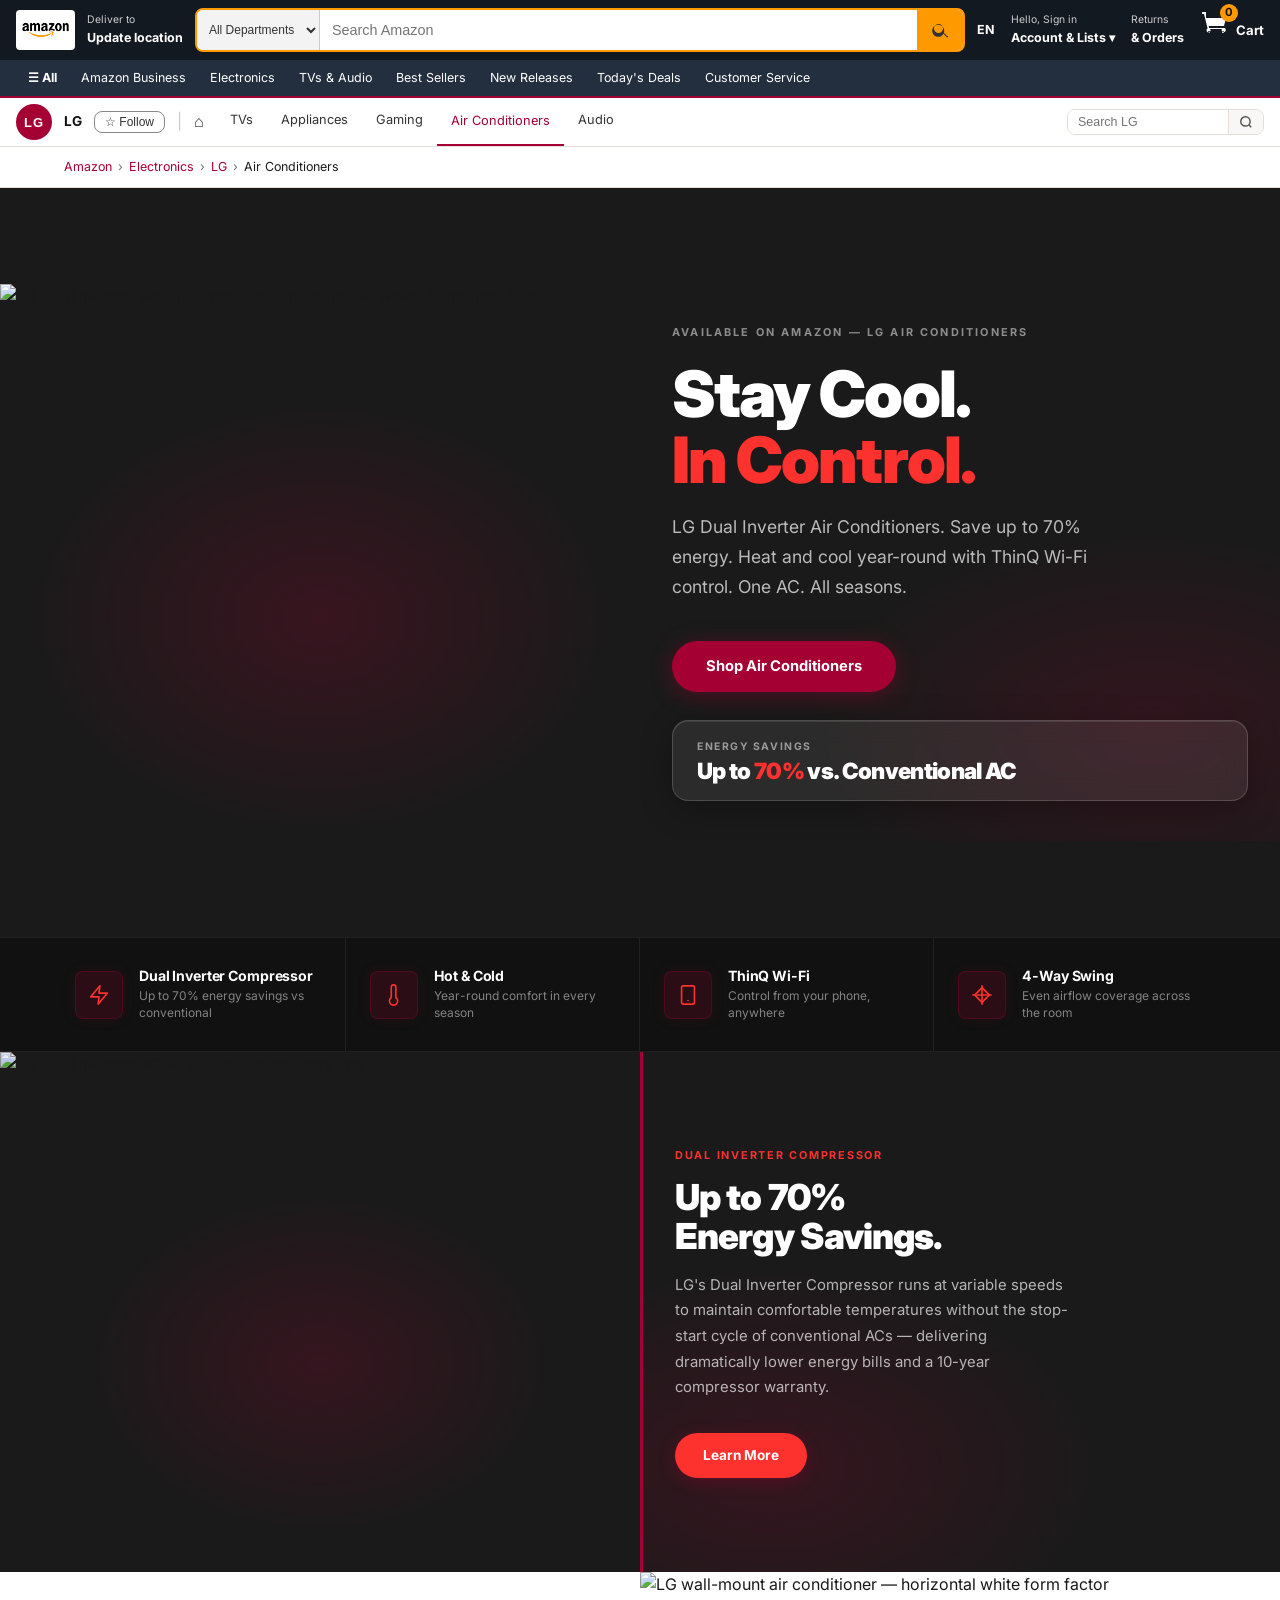
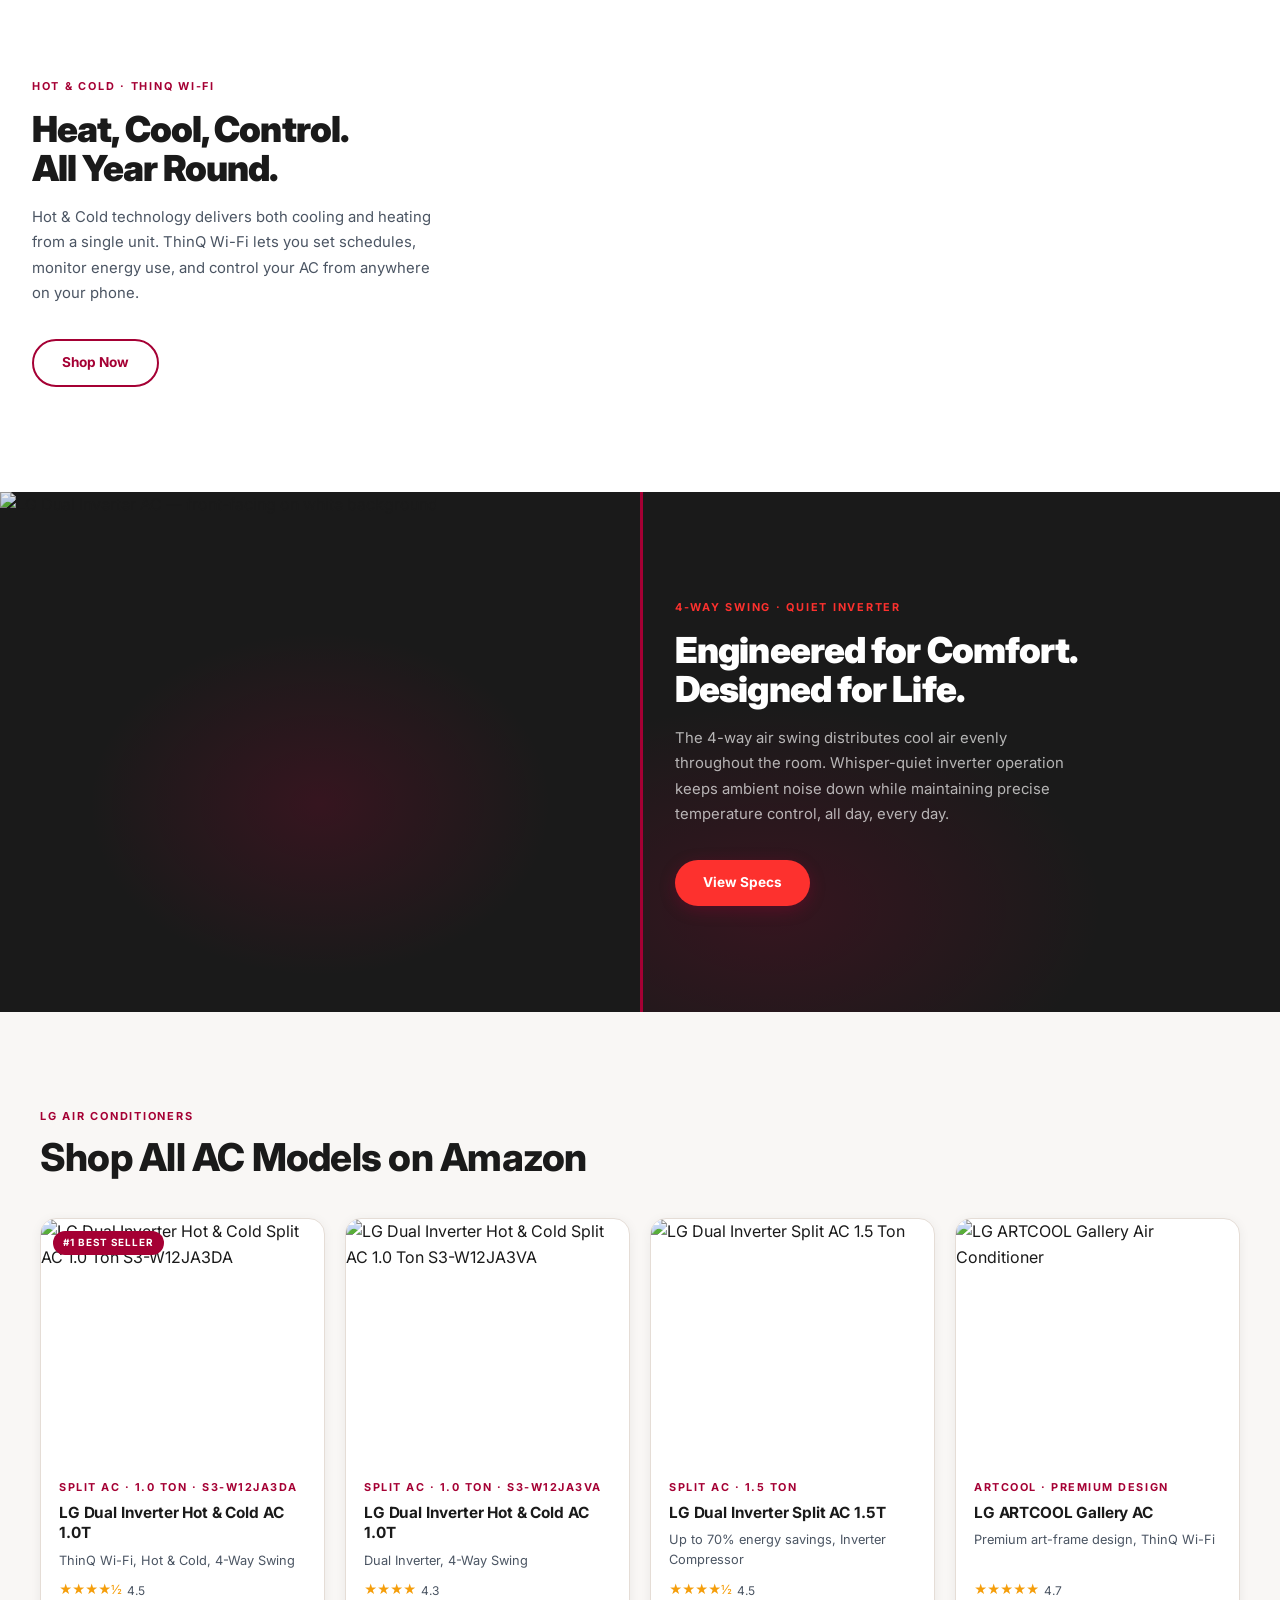
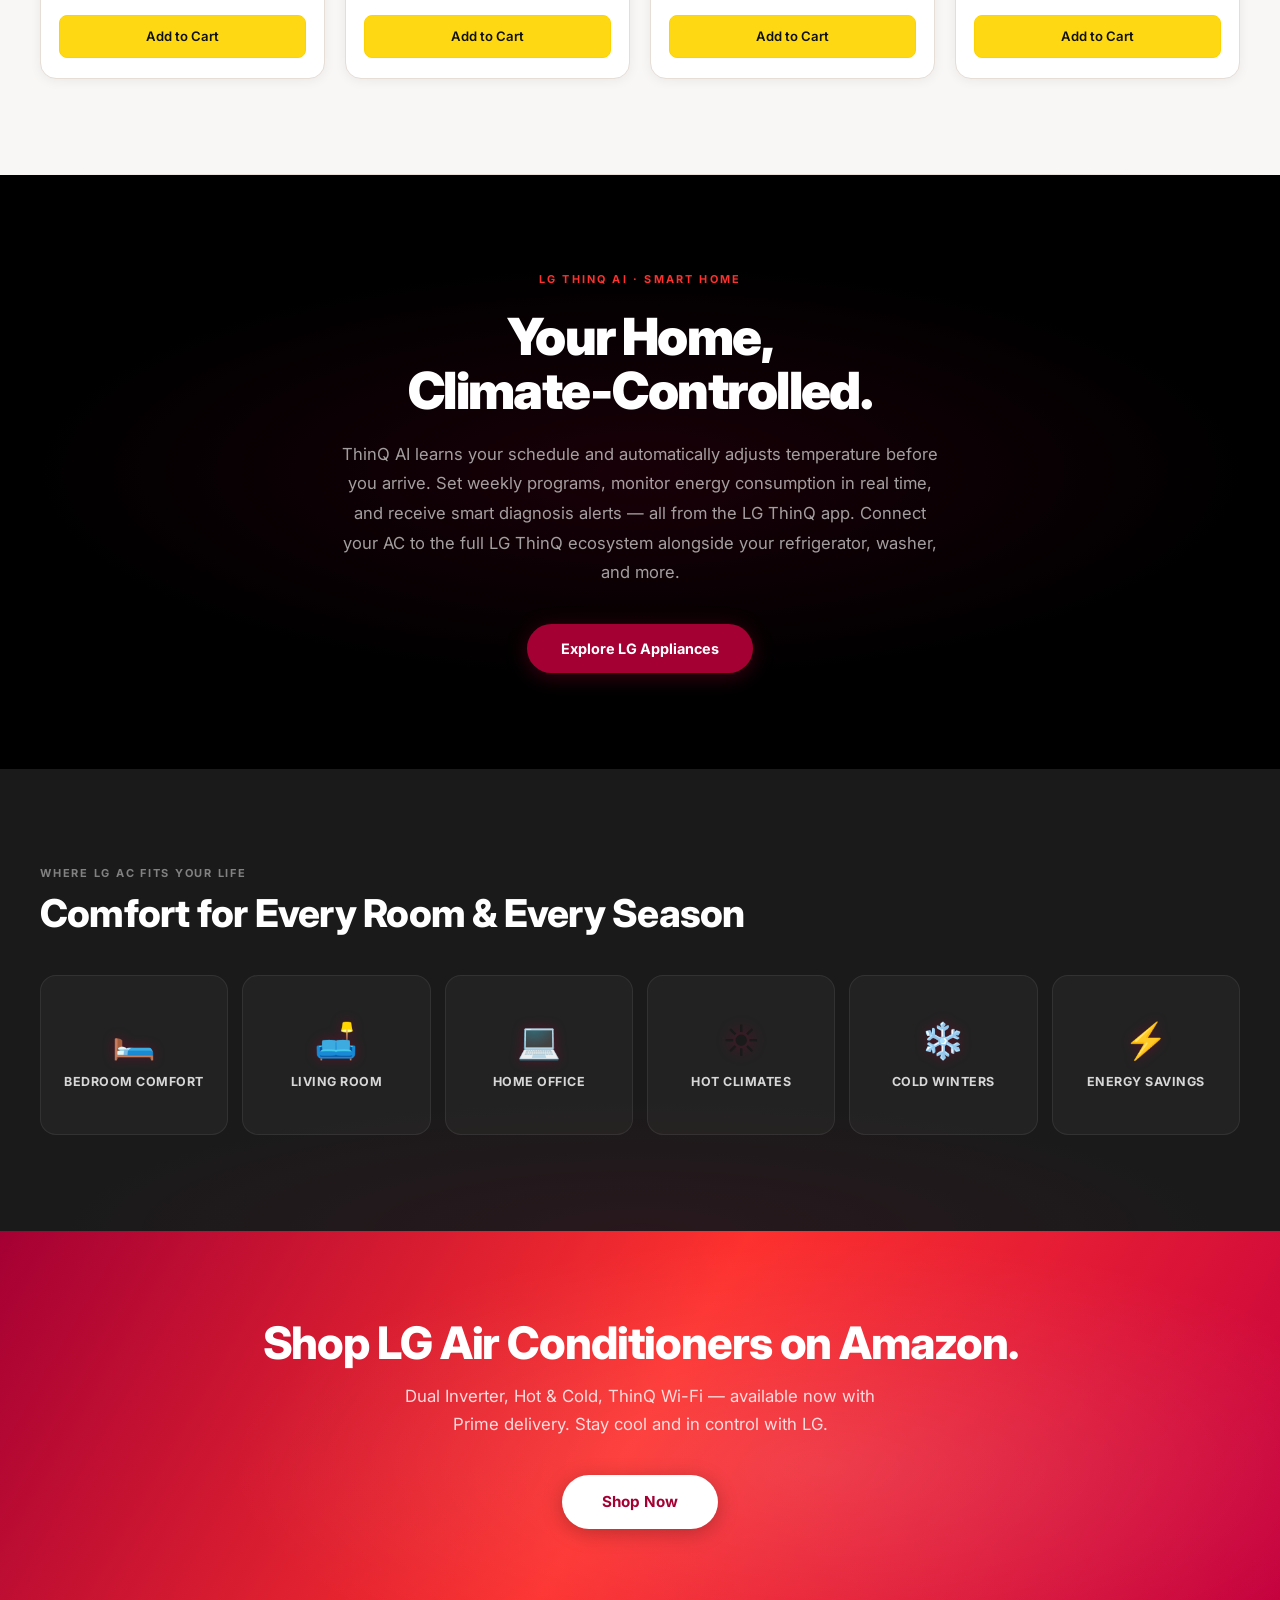
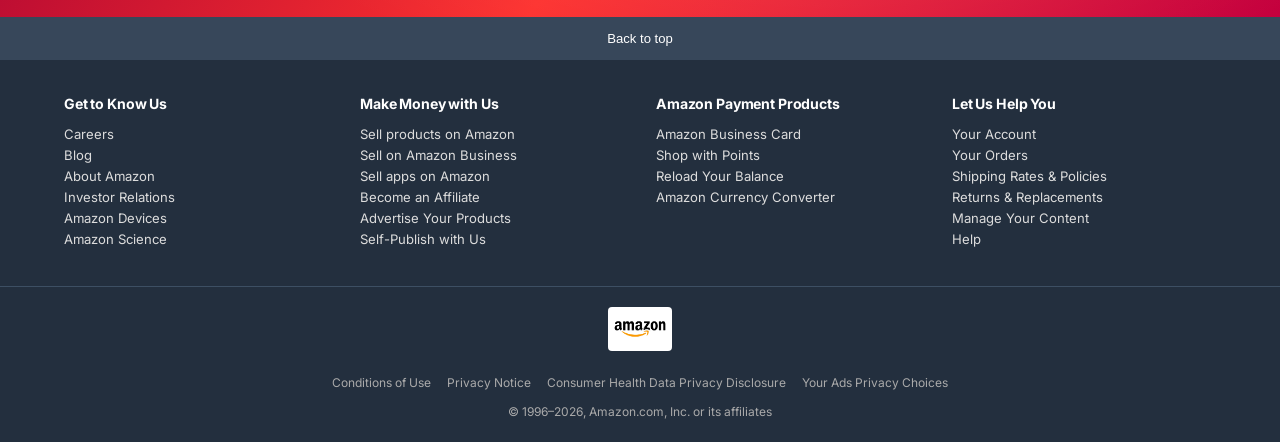
==== commit b4deff5c: "design elevation -- LG brand tokens, hero glass cards, spotlight block, gaming animations, red glow " ====
--- a/air-conditioners.html
+++ b/air-conditioners.html
@@ -642,6 +642,11 @@
     </p>
     <div class="ac-hero-ctas">
       <a class="btn-ac-hero" href="#ac-products">Shop Air Conditioners</a>
+    </div>
+    <!-- Floating glass stat chip -->
+    <div class="hero-glass-card" aria-label="Energy savings stat" style="margin-top: 28px;">
+      <span class="hero-glass-card-label">Energy Savings</span>
+      <span class="hero-glass-card-value">Up to <em>70%</em> vs. Conventional AC</span>
     </div>
   </div>
 
--- a/styles.css
+++ b/styles.css
@@ -1,5 +1,5 @@
 /* ============================================================
-   LG Amazon Brand Store — Stylesheet v1
+   LG Amazon Brand Store - Stylesheet v2 (Elevated)
    Brand: #A50034 (Heritage Red), #FD312E (Active Red), #1A1A1A (dark)
    ============================================================ */
 
@@ -18,6 +18,8 @@
   --brand-dark:     #1A1A1A;
   --brand-dark-tint:#2d2d2d;
   --brand-mid:      #c4003e;
+  /* --brand-blue intentionally set to LG Heritage Red â€” resolves legacy refs */
+  --brand-blue:     #A50034;
   --brand-glow:     rgba(165,0,52,0.35);
   --brand-glow-lg:  rgba(165,0,52,0.15);
   --brand-light:    #FFF0F3;
@@ -42,6 +44,12 @@
   --space-xl:  64px;
   --space-2xl: 96px;
   --space-3xl: 128px;
+
+  /* Display type scale */
+  --text-display: clamp(48px, 7vw, 96px);
+  --text-h1:      clamp(36px, 5vw, 64px);
+  --text-h2:      clamp(28px, 4vw, 42px);
+  --text-h3:      clamp(20px, 3vw, 28px);
 }
 
 /* 2. Reset & Base
@@ -66,7 +74,7 @@
    ============================================================ */
 h1, h2, h3, h4 { line-height: 1.1; font-weight: 800; letter-spacing: -0.02em; }
 
-/* Display: 68-80px — hero only */
+/* Display: 68-80px â€” hero only */
 .display-title {
   font-size: clamp(3rem, 6vw, 5rem);
   font-weight: 900;
@@ -120,12 +128,12 @@
   position: relative;
   overflow: hidden;
 }
-/* Rich depth gradient for dark sections */
+/* Rich depth gradient for dark sections â€” LG Heritage Red warmth */
 .section-dark::before {
   content: '';
   position: absolute;
   inset: 0;
-  background: radial-gradient(ellipse 80% 60% at 50% 0%, rgba(0,118,206,0.12) 0%, transparent 70%);
+  background: radial-gradient(ellipse 80% 60% at 50% 0%, rgba(165,0,52,0.12) 0%, transparent 70%);
   pointer-events: none;
   z-index: 0;
 }
@@ -133,9 +141,9 @@
 .section-dark h2, .section-dark h3, .section-dark p { color: var(--white); }
 .section-title { text-align: center; margin-bottom: var(--space-lg); }
 .section-title .eyebrow {
-  font-size: 0.68rem;
+  font-size: 0.7rem;
   font-weight: 700;
-  letter-spacing: 0.16em;
+  letter-spacing: 0.15em;
   text-transform: uppercase;
   color: var(--primary);
   margin-bottom: 12px;
@@ -161,7 +169,7 @@
 }
 
 /* 5. Scroll-reveal animations
-   Only active when JS has initialized — .js-ready class added to <html>
+   Only active when JS has initialized â€” .js-ready class added to <html>
    This prevents invisible content on slow loads or no-JS contexts
    ============================================================ */
 .js-ready .section-fade {
@@ -194,7 +202,7 @@
   letter-spacing: 0.01em;
 }
 
-/* Amazon yellow "Add to Cart" — keeps Amazon convention */
+/* Amazon yellow "Add to Cart" â€” keeps Amazon convention */
 .btn-primary { background: #FFD814; color: #111; border-color: #FCD200; }
 .btn-primary:hover {
   background: #F7CA00;
@@ -203,7 +211,7 @@
   text-decoration: none;
 }
 
-/* Primary brand CTA — pill shape, brand blue */
+/* Primary brand CTA â€” pill shape, brand blue */
 .btn-brand {
   background: var(--brand-blue);
   color: var(--white);
@@ -213,13 +221,13 @@
   font-size: 0.9rem;
   font-weight: 700;
   letter-spacing: 0.01em;
-  box-shadow: 0 4px 16px rgba(0,118,206,0.3);
+  box-shadow: 0 4px 16px rgba(165,0,52,0.3);
 }
 .btn-brand:hover {
   background: var(--primary-dark);
   border-color: var(--primary-dark);
   transform: translateY(-1px);
-  box-shadow: 0 6px 24px rgba(0,118,206,0.4);
+  box-shadow: 0 6px 24px rgba(165,0,52,0.4);
   text-decoration: none;
 }
 
@@ -252,16 +260,16 @@
   display: inline-block;
   letter-spacing: 0.01em;
   transition: background var(--transition), transform var(--transition), box-shadow var(--transition);
-  box-shadow: 0 3px 12px rgba(0,118,206,0.25);
+  box-shadow: 0 3px 12px rgba(165,0,52,0.25);
 }
 .btn-pill-blue:hover {
   background: var(--primary-dark);
   transform: translateY(-1px);
-  box-shadow: 0 5px 18px rgba(0,118,206,0.35);
+  box-shadow: 0 5px 18px rgba(165,0,52,0.35);
   text-decoration: none;
 }
 
-/* Add to Cart — Amazon yellow, 8px radius */
+/* Add to Cart â€” Amazon yellow, 8px radius */
 .btn-cart {
   background: #FFD814;
   color: #0F1111;
@@ -348,8 +356,13 @@
 .brand-subnav {
   background: #fff;
   border-bottom: 1px solid var(--border);
+  border-top: 2px solid var(--primary);
   position: relative;
   z-index: 8999;
+  transition: box-shadow 0.25s ease;
+}
+.brand-subnav.scrolled {
+  box-shadow: 0 2px 16px rgba(0,0,0,0.08);
 }
 .brand-subnav-inner {
   max-width: 1600px; margin: 0 auto; padding: 0 16px;
@@ -371,8 +384,9 @@
   white-space: nowrap;
 }
 .brand-subnav-tabs a:hover, .brand-subnav-tabs a.active {
-  color: var(--brand-blue);
-  border-bottom-color: var(--brand-blue);
+  color: var(--primary);
+  border-bottom-color: var(--primary);
+  border-bottom-width: 2px;
 }
 .brand-subnav-search {
   margin-left: auto; display: flex; align-items: center;
@@ -398,7 +412,7 @@
   display: block; padding: 9px 18px; color: #333; font-size: 0.82rem;
   border-bottom: none; height: auto;
 }
-.brand-subnav-dropdown-menu a:hover { background: var(--light-gray); color: var(--brand-blue); }
+.brand-subnav-dropdown-menu a:hover { background: var(--light-gray); color: var(--primary); }
 
 /* Breadcrumb */
 .breadcrumb {
@@ -413,7 +427,7 @@
 .breadcrumb-inner a { color: var(--primary); }
 .breadcrumb-inner span { color: var(--gray); }
 
-/* 8. Hero — Elevated with gradient depth
+/* 8. Hero â€” Elevated with gradient depth
    ============================================================ */
 .hero-video-wrap {
   position: relative; width: 100%; min-height: 640px; overflow: hidden;
@@ -433,7 +447,7 @@
     110deg,
     var(--brand-dark) 0%,
     rgba(13,33,85,0.85) 38%,
-    rgba(0,118,206,0.18) 75%,
+    rgba(165,0,52,0.18) 75%,
     transparent 100%
   );
 }
@@ -478,7 +492,7 @@
 }
 .hero-ctas { display: flex; gap: 14px; flex-wrap: wrap; }
 
-/* 9. Feature Strip — Premium icon treatment
+/* 9. Feature Strip â€” Premium icon treatment
    ============================================================ */
 .feature-strip {
   background: var(--brand-dark);
@@ -491,7 +505,7 @@
   content: '';
   position: absolute;
   inset: 0;
-  background: radial-gradient(ellipse 100% 150% at 50% 100%, rgba(0,118,206,0.1) 0%, transparent 70%);
+  background: radial-gradient(ellipse 100% 150% at 50% 100%, rgba(165,0,52,0.1) 0%, transparent 70%);
   pointer-events: none;
 }
 .feature-strip-inner {
@@ -510,19 +524,19 @@
 .feature-item:last-child { border-right: none; }
 .feature-item:hover { background: rgba(255,255,255,0.03); }
 
-/* Premium icon: circular, gradient border glow */
+/* Premium icon: Heritage Red background, warm inner glow */
 .feature-icon {
   width: 52px; height: 52px;
   border-radius: 8px;
-  background: linear-gradient(135deg, rgba(0,118,206,0.3), rgba(12,50,164,0.2));
-  border: 1px solid rgba(0,118,206,0.35);
+  background: linear-gradient(135deg, rgba(165,0,52,0.32), rgba(90,0,28,0.22));
+  border: 1px solid rgba(165,0,52,0.4);
   display: flex; align-items: center; justify-content: center;
   flex-shrink: 0;
-  box-shadow: 0 0 16px rgba(0,118,206,0.15), inset 0 1px 0 rgba(255,255,255,0.08);
+  box-shadow: 0 0 16px rgba(165,0,52,0.18), inset 0 1px 0 rgba(255,255,255,0.08);
 }
 .feature-icon svg {
   width: 24px; height: 24px;
-  stroke: #59aaff;
+  stroke: var(--brand-active);
   fill: none;
   stroke-width: 1.75;
   stroke-linecap: round;
@@ -537,7 +551,7 @@
 }
 .feature-text p { color: rgba(255,255,255,0.52); font-size: 0.8rem; line-height: 1.5; }
 
-/* 10. Split Tiles — Depth with subtle overflow
+/* 10. Split Tiles â€” Depth with subtle overflow
    ============================================================ */
 .split-grid { display: grid; grid-template-columns: 1fr 1fr; gap: 20px; }
 .split-tile {
@@ -561,13 +575,13 @@
   position: absolute; inset: 0; z-index: 1;
   background: linear-gradient(
     0deg,
-    rgba(9,24,64,0.92) 0%,
-    rgba(9,24,64,0.5) 45%,
-    rgba(0,118,206,0.08) 100%
+    rgba(20,5,10,0.92) 0%,
+    rgba(20,5,10,0.5) 45%,
+    rgba(165,0,52,0.06) 100%
   );
 }
 .split-tile.light-tile .split-tile-overlay {
-  background: linear-gradient(0deg, rgba(232,241,251,0.96) 0%, rgba(232,241,251,0.65) 55%, transparent 100%);
+  background: linear-gradient(0deg, rgba(240,236,228,0.96) 0%, rgba(240,236,228,0.65) 55%, transparent 100%);
 }
 .split-tile-content {
   position: relative; z-index: 2;
@@ -578,7 +592,7 @@
   text-transform: uppercase; color: rgba(255,255,255,0.6);
   margin-bottom: 10px; display: block;
 }
-.split-tile.light-tile .eyebrow { color: var(--brand-blue); }
+.split-tile.light-tile .eyebrow { color: var(--primary); }
 .split-tile h3 {
   color: #fff;
   font-size: clamp(1.3rem, 2.2vw, 1.7rem);
@@ -605,12 +619,12 @@
   font-weight: 700;
   letter-spacing: 0.01em;
   transition: background var(--transition), transform var(--transition), box-shadow var(--transition);
-  box-shadow: 0 3px 12px rgba(0,118,206,0.3);
+  box-shadow: 0 3px 12px rgba(165,0,52,0.3);
 }
 .split-tile-pill:hover {
   background: var(--primary-dark);
   transform: translateY(-1px);
-  box-shadow: 0 5px 18px rgba(0,118,206,0.4);
+  box-shadow: 0 5px 18px rgba(165,0,52,0.4);
   text-decoration: none;
 }
 .split-tile.light-tile .split-tile-pill { background: var(--brand-blue); color: #fff; }
@@ -633,7 +647,7 @@
   content: '';
   position: absolute;
   inset: 0;
-  background: radial-gradient(ellipse 80% 50% at 50% 0%, rgba(0,118,206,0.18) 0%, transparent 70%);
+  background: radial-gradient(ellipse 80% 50% at 50% 0%, rgba(165,0,52,0.18) 0%, transparent 70%);
   border-radius: inherit;
   opacity: 0;
   transition: opacity 0.25s ease;
@@ -641,7 +655,7 @@
 .cat-tile:hover::before { opacity: 1; }
 .cat-tile:hover {
   transform: scale(1.03) translateY(-2px);
-  box-shadow: 0 16px 40px rgba(0,118,206,0.3);
+  box-shadow: 0 16px 40px rgba(165,0,52,0.3);
   text-decoration: none;
 }
 .cat-tile-img {
@@ -652,10 +666,10 @@
 }
 .cat-tile-img-placeholder {
   width: 100%; aspect-ratio: 4/3; border-radius: 8px; margin-bottom: 18px;
-  background: linear-gradient(135deg, rgba(0,118,206,0.2), rgba(6,50,164,0.3));
+  background: linear-gradient(135deg, rgba(165,0,52,0.2), rgba(6,50,164,0.3));
   display: flex; align-items: center; justify-content: center;
 }
-.cat-tile-img-placeholder svg { width: 56px; height: 56px; stroke: rgba(0,118,206,0.7); fill: none; stroke-width: 1.5; }
+.cat-tile-img-placeholder svg { width: 56px; height: 56px; stroke: rgba(165,0,52,0.7); fill: none; stroke-width: 1.5; }
 .cat-label {
   background: var(--brand-blue);
   color: #fff;
@@ -667,14 +681,14 @@
   display: inline-block;
   letter-spacing: 0.03em;
   transition: background var(--transition), box-shadow var(--transition);
-  box-shadow: 0 2px 10px rgba(0,118,206,0.3);
+  box-shadow: 0 2px 10px rgba(165,0,52,0.3);
 }
 .cat-tile:hover .cat-label {
   background: var(--primary-dark);
-  box-shadow: 0 4px 14px rgba(0,118,206,0.45);
-}
-
-/* 12. Product Cards — Premium depth
+  box-shadow: 0 4px 14px rgba(165,0,52,0.45);
+}
+
+/* 12. Product Cards â€” Premium depth
    ============================================================ */
 .product-grid { display: grid; grid-template-columns: repeat(4, 1fr); gap: 20px; }
 .product-grid-3 { grid-template-columns: repeat(3, 1fr); }
@@ -690,9 +704,9 @@
   box-shadow: 0 2px 12px rgba(0,0,0,0.06);
 }
 .hk-card:hover {
-  box-shadow: 0 16px 48px rgba(0,118,206,0.18);
+  box-shadow: 0 16px 48px rgba(165,0,52,0.18);
   transform: translateY(-5px);
-  border-color: rgba(0,118,206,0.2);
+  border-color: rgba(165,0,52,0.2);
 }
 .hk-card-img {
   position: relative; overflow: hidden;
@@ -753,13 +767,13 @@
 }
 .hk-card-dark:hover {
   background: rgba(255,255,255,0.07);
-  border-color: rgba(0,118,206,0.4);
-  box-shadow: 0 0 0 1px rgba(0,118,206,0.35), 0 20px 48px rgba(0,118,206,0.2);
+  border-color: rgba(165,0,52,0.4);
+  box-shadow: 0 0 0 1px rgba(165,0,52,0.35), 0 20px 48px rgba(165,0,52,0.2);
 }
 .hk-card-dark .hk-card-title { color: #fff; }
 .hk-card-dark .hk-card-sub { color: rgba(255,255,255,0.58); }
 .hk-card-dark .hk-card-price { color: #fff; }
-.hk-card-dark .hk-card-img-placeholder { background: rgba(0,118,206,0.12); }
+.hk-card-dark .hk-card-img-placeholder { background: rgba(165,0,52,0.12); }
 .hk-card-dark .hk-card-img-placeholder svg { stroke: #59aaff; }
 
 /* Brand-color glow on image hover in dark context */
@@ -767,7 +781,7 @@
   content: '';
   position: absolute;
   inset: 0;
-  background: radial-gradient(ellipse 70% 60% at 50% 100%, rgba(0,118,206,0.2) 0%, transparent 70%);
+  background: radial-gradient(ellipse 70% 60% at 50% 100%, rgba(165,0,52,0.2) 0%, transparent 70%);
   pointer-events: none;
   opacity: 0;
   transition: opacity 0.3s ease;
@@ -814,10 +828,10 @@
 }
 .industry-tile-content p { color: rgba(255,255,255,0.62); font-size: 0.8rem; line-height: 1.55; }
 
-/* 14. Stats / Proof Bar — Premium treatment
+/* 14. Stats / Proof Bar â€” Premium treatment
    ============================================================ */
 .stats-bar {
-  background: linear-gradient(135deg, #eef3fa 0%, #f7f9fc 50%, #eef3fa 100%);
+  background: linear-gradient(135deg, #faf5f7 0%, #f9f7f5 50%, #faf5f7 100%);
   padding: 56px 0;
   border-top: 1px solid var(--border);
   border-bottom: 1px solid var(--border);
@@ -830,7 +844,7 @@
   top: 50%; left: 50%;
   transform: translate(-50%, -50%);
   width: 600px; height: 300px;
-  background: radial-gradient(ellipse, rgba(0,118,206,0.06) 0%, transparent 70%);
+  background: radial-gradient(ellipse, rgba(165,0,52,0.06) 0%, transparent 70%);
   pointer-events: none;
 }
 .stats-inner {
@@ -847,12 +861,12 @@
 .stat-num {
   font-size: clamp(2.2rem, 3.5vw, 3rem);
   font-weight: 900;
-  color: var(--brand-blue);
+  color: var(--primary);
   letter-spacing: -0.04em;
   display: block;
   line-height: 1;
   margin-bottom: 10px;
-  background: linear-gradient(135deg, var(--brand-blue), var(--primary-mid));
+  background: linear-gradient(135deg, var(--primary), var(--brand-active));
   -webkit-background-clip: text;
   -webkit-text-fill-color: transparent;
   background-clip: text;
@@ -866,15 +880,15 @@
   margin: 0 auto;
 }
 
-/* 15. CTA Banner — Impactful, layered depth
+/* 15. CTA Banner â€” Impactful, layered depth
    ============================================================ */
 .cta-banner {
   background: linear-gradient(
     120deg,
-    var(--brand-dark) 0%,
-    var(--brand-dark-tint) 35%,
-    var(--brand-mid) 70%,
-    var(--brand-mid) 100%
+    var(--primary-deep) 0%,
+    var(--primary) 40%,
+    var(--brand-active) 70%,
+    var(--primary-mid) 100%
   );
   padding: 96px 24px;
   text-align: center;
@@ -888,7 +902,7 @@
   position: absolute;
   top: -50%; left: -20%;
   width: 140%; height: 200%;
-  background: radial-gradient(ellipse 60% 50% at 60% 50%, rgba(0,118,206,0.25) 0%, transparent 60%);
+  background: radial-gradient(ellipse 60% 50% at 60% 50%, rgba(255,255,255,0.12) 0%, transparent 60%);
   pointer-events: none;
 }
 .cta-banner::after {
@@ -916,10 +930,10 @@
 }
 .cta-banner-btns { display: flex; gap: 14px; justify-content: center; flex-wrap: wrap; }
 
-/* 16. Footer — Premium dark
+/* 16. Footer â€” Premium dark
    ============================================================ */
 .brand-footer {
-  background: linear-gradient(180deg, var(--brand-dark) 0%, #060f2a 100%);
+  background: linear-gradient(180deg, var(--brand-dark) 0%, #0d0005 100%);
   padding: 72px 0 44px;
   border-top: 1px solid rgba(255,255,255,0.06);
 }
@@ -948,7 +962,7 @@
   text-decoration: none;
   transition: color var(--transition);
 }
-.footer-col ul li a:hover { color: var(--brand-blue); }
+.footer-col ul li a:hover { color: var(--brand-active); }
 .footer-bottom {
   border-top: 1px solid rgba(255,255,255,0.07);
   padding-top: 28px;
@@ -989,7 +1003,7 @@
 .section-hero:hover .section-hero-img { transform: scale(1.04); }
 .section-hero-overlay {
   position: absolute; inset: 0; z-index: 1;
-  background: linear-gradient(90deg, var(--brand-dark) 30%, rgba(0,118,206,0.15) 70%, transparent 100%);
+  background: linear-gradient(90deg, var(--brand-dark) 30%, rgba(165,0,52,0.15) 70%, transparent 100%);
 }
 .section-hero-content { position: relative; z-index: 2; padding: 88px 72px; max-width: 640px; }
 .section-hero-content .eyebrow {
@@ -1017,7 +1031,7 @@
 .trust-item span { font-size: 0.83rem; color: var(--text-muted); font-weight: 500; }
 .trust-item strong { color: var(--text); font-weight: 700; }
 
-/* 20. Gaming-specific glow — section-dark with blue accent
+/* 20. Gaming-specific glow â€” section-dark with blue accent
    ============================================================ */
 .gaming-dark {
   background: #000;
@@ -1125,7 +1139,7 @@
 
 .product-grid-inner { display: grid; grid-template-columns: repeat(auto-fill, minmax(260px, 1fr)); gap: 20px; margin-top: var(--space-lg); }
 
-/* Featured Duo — LIGHT store mode, separated media + content zones */
+/* Featured Duo â€” LIGHT store mode, separated media + content zones */
 .featured-duo {
   background: var(--light-gray);
   padding: var(--space-2xl) 0;
@@ -1136,13 +1150,13 @@
   content: '';
   position: absolute;
   inset: 0;
-  background: radial-gradient(ellipse 80% 50% at 50% 0%, rgba(0,118,206,0.05) 0%, transparent 70%);
+  background: radial-gradient(ellipse 80% 50% at 50% 0%, rgba(165,0,52,0.05) 0%, transparent 70%);
   pointer-events: none;
 }
 .featured-duo .container { position: relative; z-index: 1; }
 .duo-grid { display: grid; grid-template-columns: 1fr 1fr; gap: 20px; margin-top: var(--space-lg); }
 
-/* Card: column layout — media zone on top, content zone below */
+/* Card: column layout â€” media zone on top, content zone below */
 .duo-card {
   position: relative;
   background: var(--white);
@@ -1153,11 +1167,11 @@
   flex-direction: column;
   transition: transform 0.3s ease, box-shadow 0.3s ease;
 }
-.duo-card:hover { transform: translateY(-4px); box-shadow: 0 16px 40px rgba(0,118,206,0.13); }
+.duo-card:hover { transform: translateY(-4px); box-shadow: 0 16px 40px rgba(165,0,52,0.13); }
 .duo-card::after { display: none; } /* no gradient overlay needed */
 .duo-glow { display: none; } /* removed: was for dark overlay pattern */
 
-/* Media zone — image sits in its own zone, no text overlap */
+/* Media zone â€” image sits in its own zone, no text overlap */
 .duo-media {
   width: 100%;
   background: var(--lighter-bg);
@@ -1178,7 +1192,7 @@
   display: block;
 }
 
-/* Content zone — below the image, light background */
+/* Content zone â€” below the image, light background */
 .duo-content {
   position: relative;
   z-index: 2;
@@ -1207,3 +1221,276 @@
   .duo-grid { grid-template-columns: 1fr; }
   .best-sellers-grid { grid-template-columns: repeat(2, 1fr); }
 }
+
+/* ============================================================
+   DESIGN ELEVATION v2 -- Premium additions
+   ============================================================ */
+
+/* Hero glass card -- floating stat chip */
+.hero-glass-card {
+  background: rgba(255,255,255,0.08);
+  border: 1px solid rgba(255,255,255,0.16);
+  border-radius: 16px;
+  padding: 18px 24px;
+  backdrop-filter: blur(12px);
+  -webkit-backdrop-filter: blur(12px);
+  box-shadow: 0 8px 32px rgba(0,0,0,0.28), inset 0 1px 0 rgba(255,255,255,0.1);
+  display: inline-block;
+  margin-top: 40px;
+}
+.hero-glass-card-label {
+  font-size: 0.65rem;
+  font-weight: 700;
+  letter-spacing: 0.15em;
+  text-transform: uppercase;
+  color: rgba(255,255,255,0.52);
+  display: block;
+  margin-bottom: 4px;
+}
+.hero-glass-card-value {
+  font-size: 1.4rem;
+  font-weight: 900;
+  color: #fff;
+  letter-spacing: -0.03em;
+  line-height: 1;
+  display: block;
+}
+.hero-glass-card-value em {
+  font-style: normal;
+  color: var(--brand-active);
+}
+
+/* Brand Spotlight Block -- homepage after category tiles */
+.lg-spotlight {
+  background: #000;
+  position: relative;
+  overflow: hidden;
+  min-height: 560px;
+  display: grid;
+  grid-template-columns: 1fr 1fr;
+}
+.lg-spotlight::before {
+  content: '';
+  position: absolute;
+  inset: 0;
+  background: radial-gradient(ellipse 70% 60% at 30% 50%, rgba(165,0,52,0.2) 0%, transparent 65%);
+  pointer-events: none;
+  z-index: 0;
+}
+.lg-spotlight-copy {
+  position: relative;
+  z-index: 1;
+  display: flex;
+  flex-direction: column;
+  justify-content: center;
+  padding: clamp(48px, 7%, 88px) clamp(32px, 5%, 72px);
+}
+.lg-spotlight-eyebrow {
+  font-size: 0.68rem;
+  font-weight: 700;
+  letter-spacing: 0.2em;
+  text-transform: uppercase;
+  color: var(--brand-active);
+  margin-bottom: 20px;
+  display: block;
+}
+.lg-spotlight-headline {
+  font-size: clamp(1.9rem, 3.2vw, 2.8rem);
+  font-weight: 900;
+  color: #fff;
+  line-height: 1.08;
+  letter-spacing: -0.028em;
+  margin-bottom: 20px;
+}
+.lg-spotlight-body {
+  font-size: 0.95rem;
+  color: rgba(255,255,255,0.64);
+  line-height: 1.76;
+  margin-bottom: 36px;
+  max-width: 400px;
+}
+.lg-spotlight-pill {
+  display: inline-block;
+  background: var(--brand-active);
+  color: #fff;
+  border-radius: 999px;
+  padding: 13px 30px;
+  font-size: 0.88rem;
+  font-weight: 700;
+  text-decoration: none;
+  box-shadow: 0 4px 20px rgba(253,49,46,0.36);
+  transition: opacity 0.2s, transform 0.2s;
+  align-self: flex-start;
+}
+.lg-spotlight-pill:hover {
+  opacity: 0.88;
+  transform: scale(1.02);
+  text-decoration: none;
+}
+.lg-spotlight-media {
+  position: relative;
+  overflow: hidden;
+  z-index: 1;
+  display: flex;
+  align-items: center;
+  justify-content: center;
+  background: #000;
+}
+.lg-spotlight-media img {
+  width: 90%;
+  height: auto;
+  object-fit: contain;
+  display: block;
+  position: relative;
+  z-index: 1;
+  filter: drop-shadow(0 0 48px rgba(165,0,52,0.35));
+  transition: transform 0.6s cubic-bezier(0.22,1,0.36,1);
+}
+.lg-spotlight:hover .lg-spotlight-media img { transform: scale(1.03); }
+/* Radial red glow behind the image */
+.lg-spotlight-media::before {
+  content: '';
+  position: absolute;
+  inset: 0;
+  background: radial-gradient(ellipse 70% 70% at 50% 50%, rgba(165,0,52,0.25) 0%, transparent 65%);
+  z-index: 0;
+}
+
+/* Product card glow on dark backgrounds */
+.section-dark .lg-product-card:hover,
+.lg-lineup-section .lg-product-card:hover,
+.use-case-section .lg-product-card:hover {
+  box-shadow: 0 0 32px rgba(165,0,52,0.25), 0 16px 48px rgba(0,0,0,0.4);
+  transform: translateY(-4px);
+  border-color: rgba(165,0,52,0.3);
+}
+
+/* Split section slide-in animation */
+.js-ready .split-slide-left {
+  opacity: 0;
+  transform: translateX(-40px);
+  transition: opacity 0.7s cubic-bezier(0.22, 1, 0.36, 1),
+              transform 0.7s cubic-bezier(0.22, 1, 0.36, 1);
+}
+.js-ready .split-slide-right {
+  opacity: 0;
+  transform: translateX(40px);
+  transition: opacity 0.7s cubic-bezier(0.22, 1, 0.36, 1),
+              transform 0.7s cubic-bezier(0.22, 1, 0.36, 1);
+}
+.js-ready .split-slide-left.visible,
+.js-ready .split-slide-right.visible {
+  opacity: 1;
+  transform: translateX(0);
+}
+
+/* LG product card stagger delays */
+.lg-product-card.card-delay-1 { transition-delay: 0.06s; }
+.lg-product-card.card-delay-2 { transition-delay: 0.12s; }
+.lg-product-card.card-delay-3 { transition-delay: 0.18s; }
+.lg-product-card.card-delay-4 { transition-delay: 0.24s; }
+
+/* Category tile stagger delays */
+.cat-tile-card.tile-delay-1 { transition-delay: 0.07s; }
+.cat-tile-card.tile-delay-2 { transition-delay: 0.14s; }
+.cat-tile-card.tile-delay-3 { transition-delay: 0.21s; }
+.cat-tile-card.tile-delay-4 { transition-delay: 0.28s; }
+.cat-tile-card.tile-delay-5 { transition-delay: 0.35s; }
+
+/* Gaming page -- animated background */
+@keyframes gaming-drift {
+  0%   { background-position: 0% 50%; }
+  50%  { background-position: 100% 50%; }
+  100% { background-position: 0% 50%; }
+}
+.gaming-bg-animated {
+  animation: gaming-drift 18s ease infinite;
+  background-size: 200% 200%;
+}
+
+/* Gaming scan-line hover on CSS screen mock */
+@keyframes scanline-flicker {
+  0%, 100% { opacity: 0; }
+  50%        { opacity: 1; }
+}
+.gaming-screen-mock {
+  position: relative;
+  overflow: hidden;
+}
+.gaming-screen-mock::after {
+  content: '';
+  position: absolute;
+  inset: 0;
+  background: repeating-linear-gradient(
+    0deg,
+    transparent,
+    transparent 2px,
+    rgba(253,49,46,0.04) 2px,
+    rgba(253,49,46,0.04) 4px
+  );
+  pointer-events: none;
+  opacity: 0;
+  transition: opacity 0.3s ease;
+}
+.gaming-screen-mock:hover::after { opacity: 1; }
+
+/* Spec table first-column accent */
+.spec-table tr td:first-child,
+.spec-table th:first-child {
+  border-left: 3px solid var(--brand-active);
+  padding-left: 14px;
+}
+
+/* Split tile -- left border accent on copy panel */
+.lg-split-copy {
+  border-left: 3px solid transparent;
+}
+.lg-split-copy-dark {
+  border-left-color: var(--primary);
+}
+.lg-split-copy-light {
+  border-left: none;
+}
+
+/* Feature icon row -- LG brand glow */
+.lg-feat-icon,
+.tv-feat-icon,
+.appl-feat-icon,
+.ac-feat-icon,
+.audio-feat-icon {
+  box-shadow: 0 0 16px rgba(165,0,52,0.18), inset 0 1px 0 rgba(255,255,255,0.08);
+}
+
+/* Hover lift on CTAs */
+.btn-lg-hero:hover,
+.btn-tv-hero:hover,
+.lg-split-pill:hover,
+.tv-split-pill:hover {
+  transform: scale(1.02) translateY(-1px);
+}
+
+/* Section alternation -- warm grey sections get subtle brand warmth */
+.cat-section,
+.top-sellers-section {
+  position: relative;
+}
+.cat-section::after,
+.top-sellers-section::after {
+  content: '';
+  position: absolute;
+  bottom: 0; left: 0; right: 0; height: 1px;
+  background: linear-gradient(90deg, transparent 0%, var(--border) 20%, var(--border) 80%, transparent 100%);
+}
+
+/* Responsive -- spotlight */
+@media (max-width: 900px) {
+  .lg-spotlight { grid-template-columns: 1fr; min-height: auto; }
+  .lg-spotlight-media { min-height: 300px; }
+  .lg-spotlight-media img { width: 70%; }
+}
+@media (max-width: 600px) {
+  .lg-spotlight-copy { padding: 48px 20px 36px; }
+  .lg-spotlight-media { min-height: 220px; }
+  .hero-glass-card { margin-top: 24px; }
+}
+
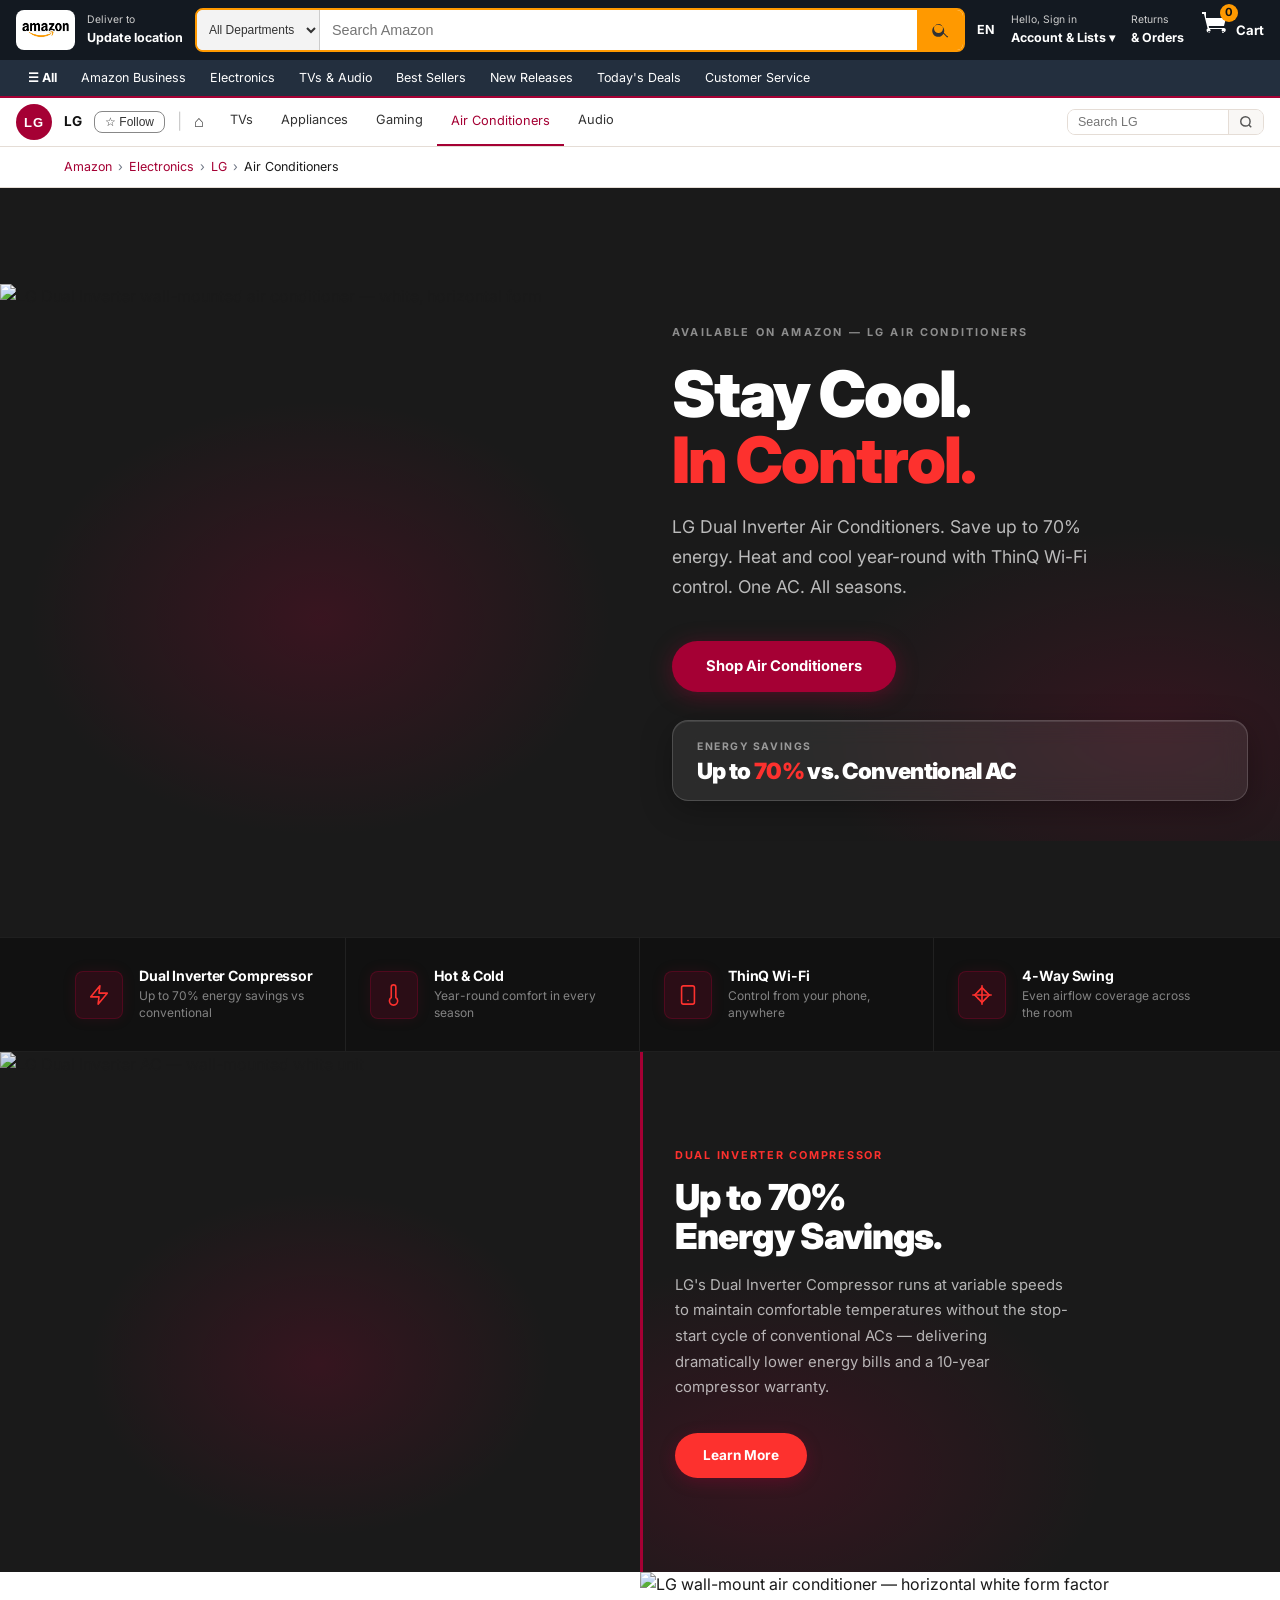
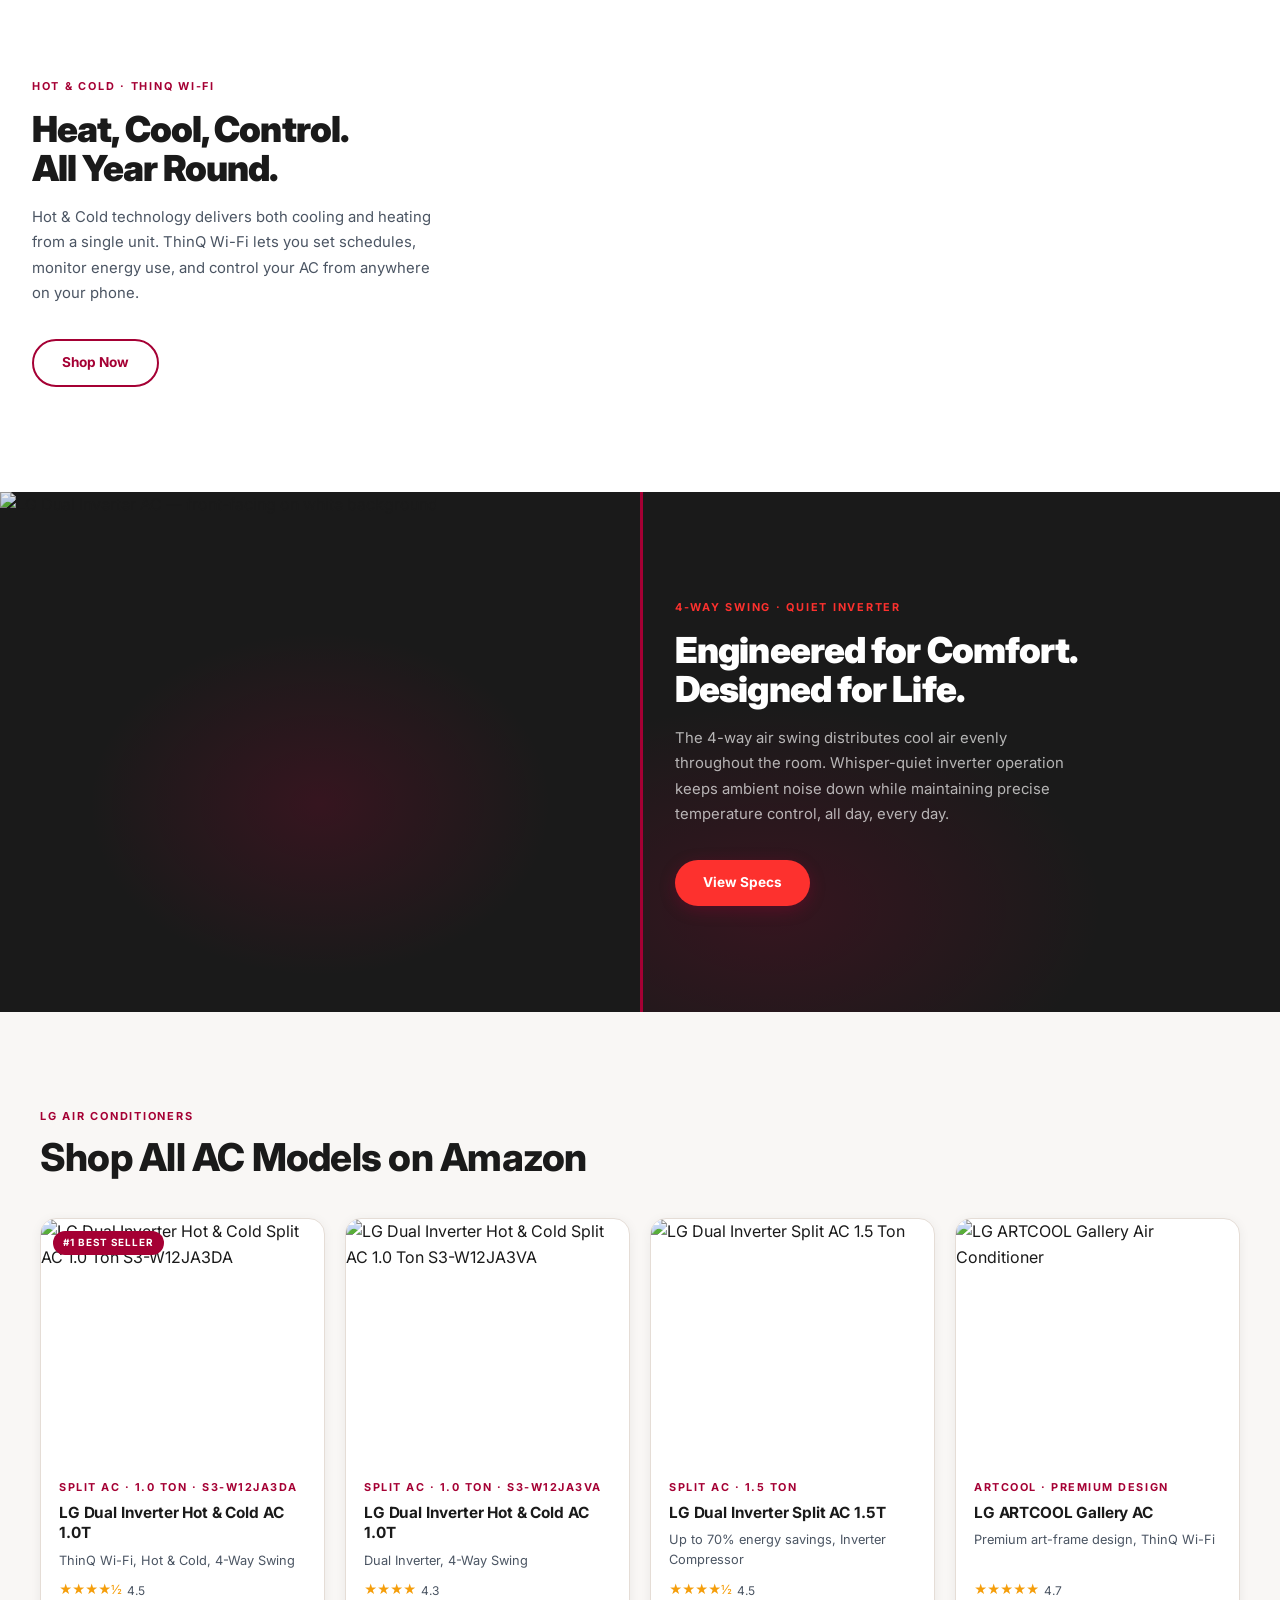
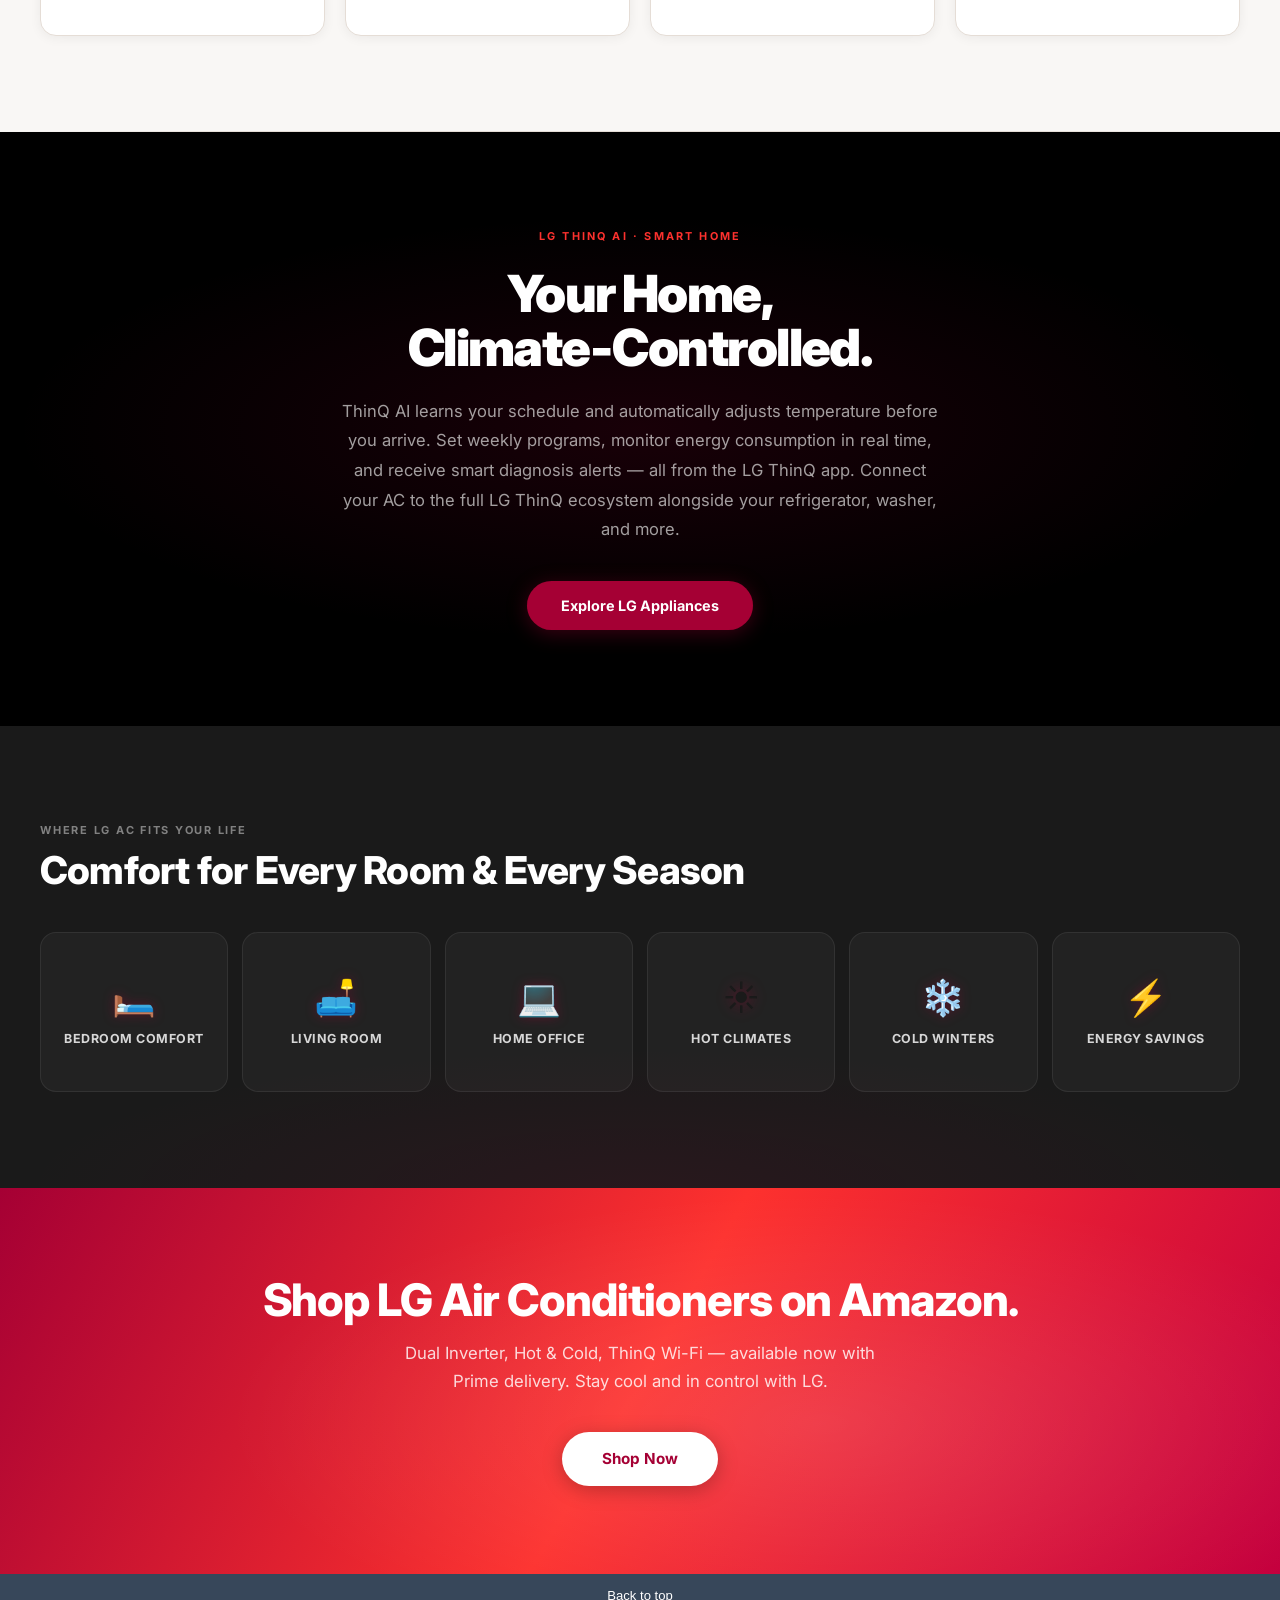
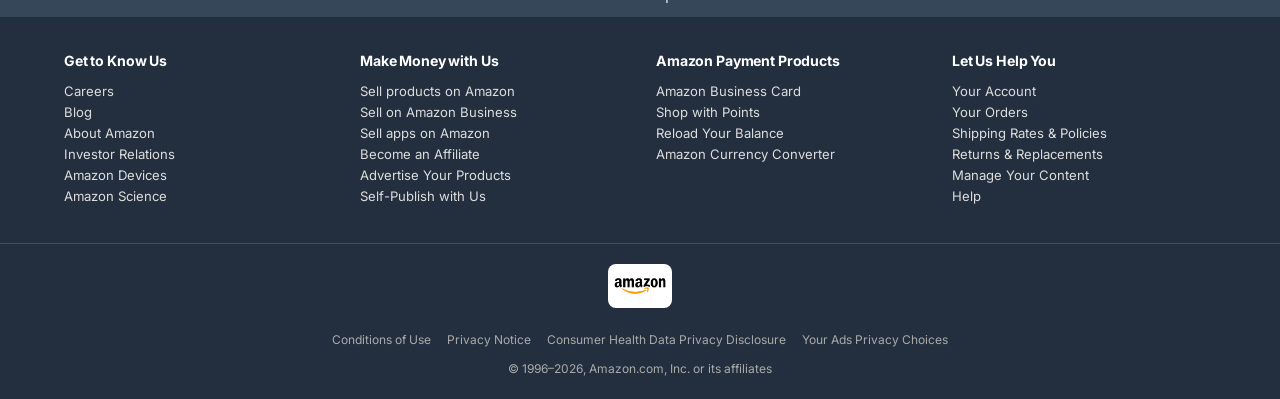
==== commit 332ff678: "qa: fix all 6 pages — border-radius, ATC buttons, wrong images, object-fit - partials/header.html: b" ====
--- a/air-conditioners.html
+++ b/air-conditioners.html
@@ -840,7 +840,6 @@
           <div class="lg-card-stars" aria-label="4.5 out of 5 stars">
             ★★★★½ <span>4.5</span>
           </div>
-          <span class="lg-card-atc">Add to Cart</span>
         </div>
       </div>
 
@@ -859,7 +858,6 @@
           <div class="lg-card-stars" aria-label="4.3 out of 5 stars">
             ★★★★ <span>4.3</span>
           </div>
-          <span class="lg-card-atc">Add to Cart</span>
         </div>
       </div>
 
@@ -878,7 +876,6 @@
           <div class="lg-card-stars" aria-label="4.5 out of 5 stars">
             ★★★★½ <span>4.5</span>
           </div>
-          <span class="lg-card-atc">Add to Cart</span>
         </div>
       </div>
 
@@ -897,7 +894,6 @@
           <div class="lg-card-stars" aria-label="4.7 out of 5 stars">
             ★★★★★ <span>4.7</span>
           </div>
-          <span class="lg-card-atc">Add to Cart</span>
         </div>
       </div>
 
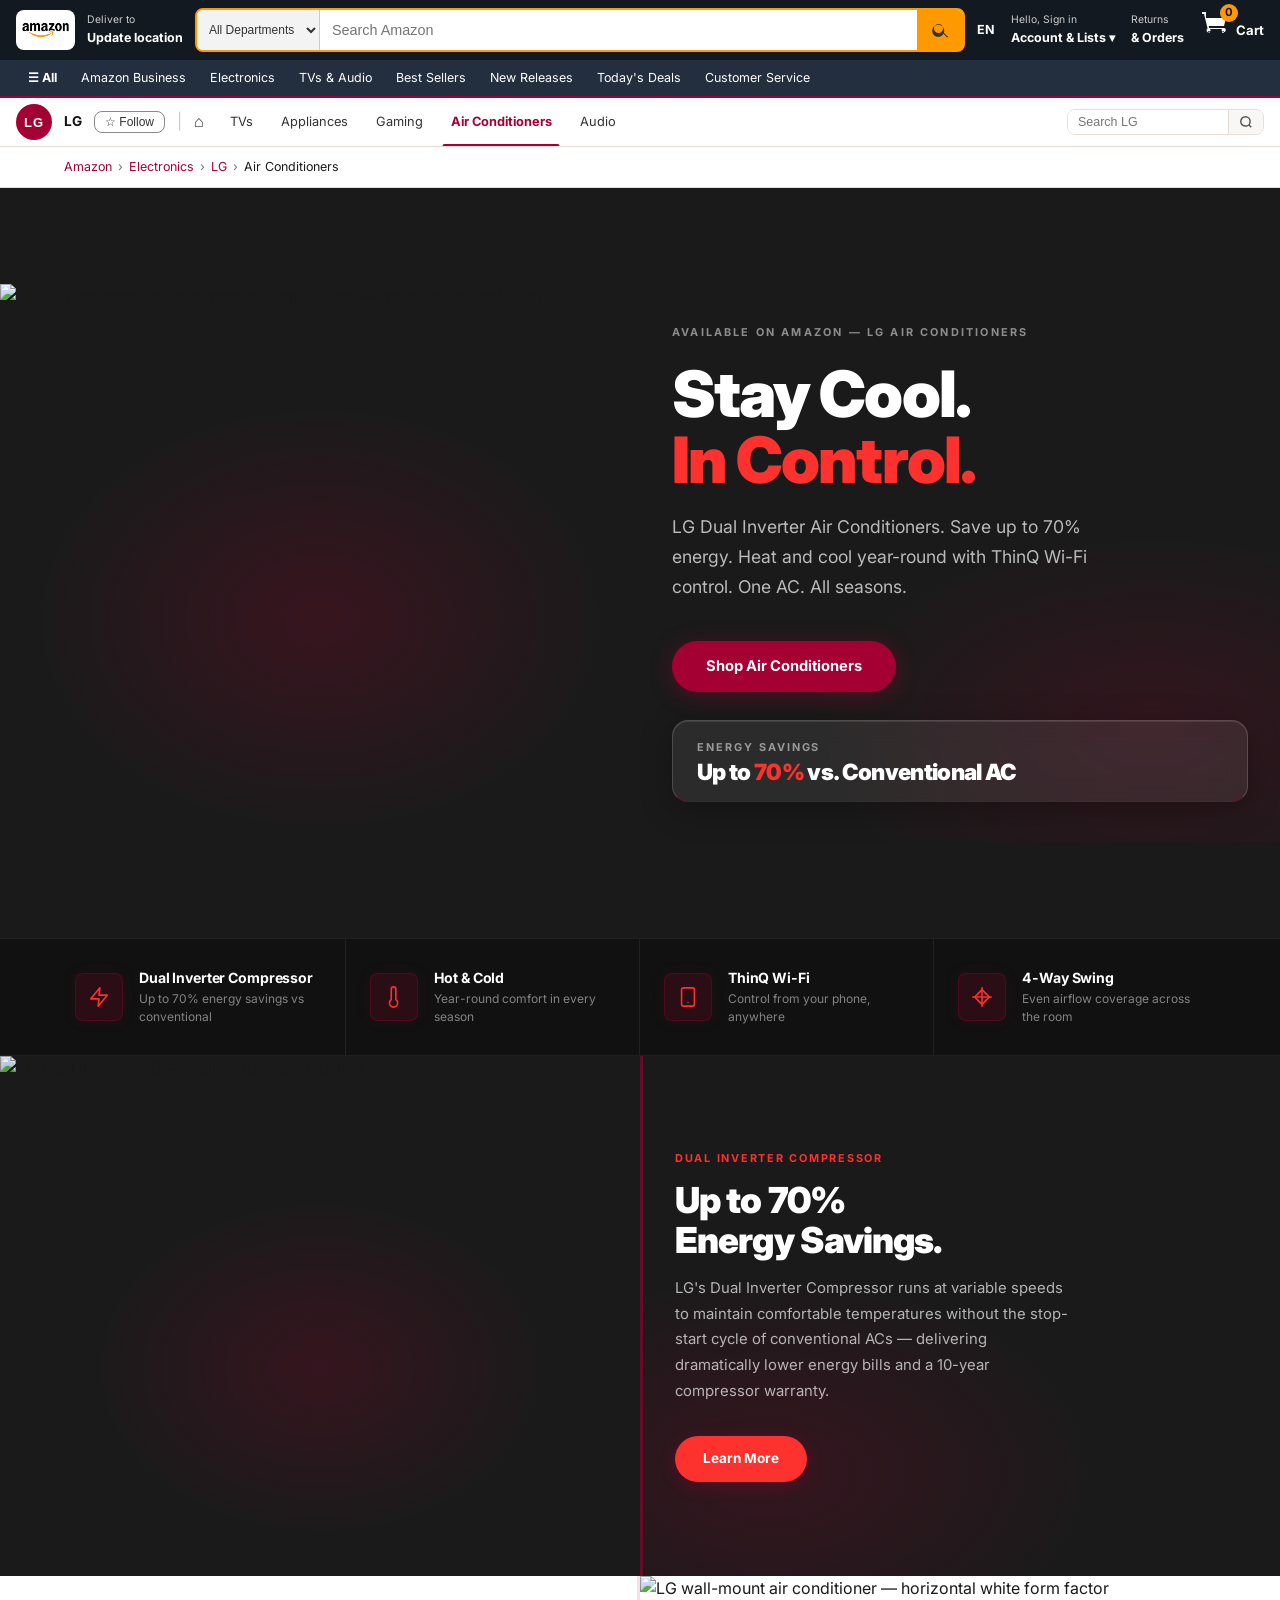
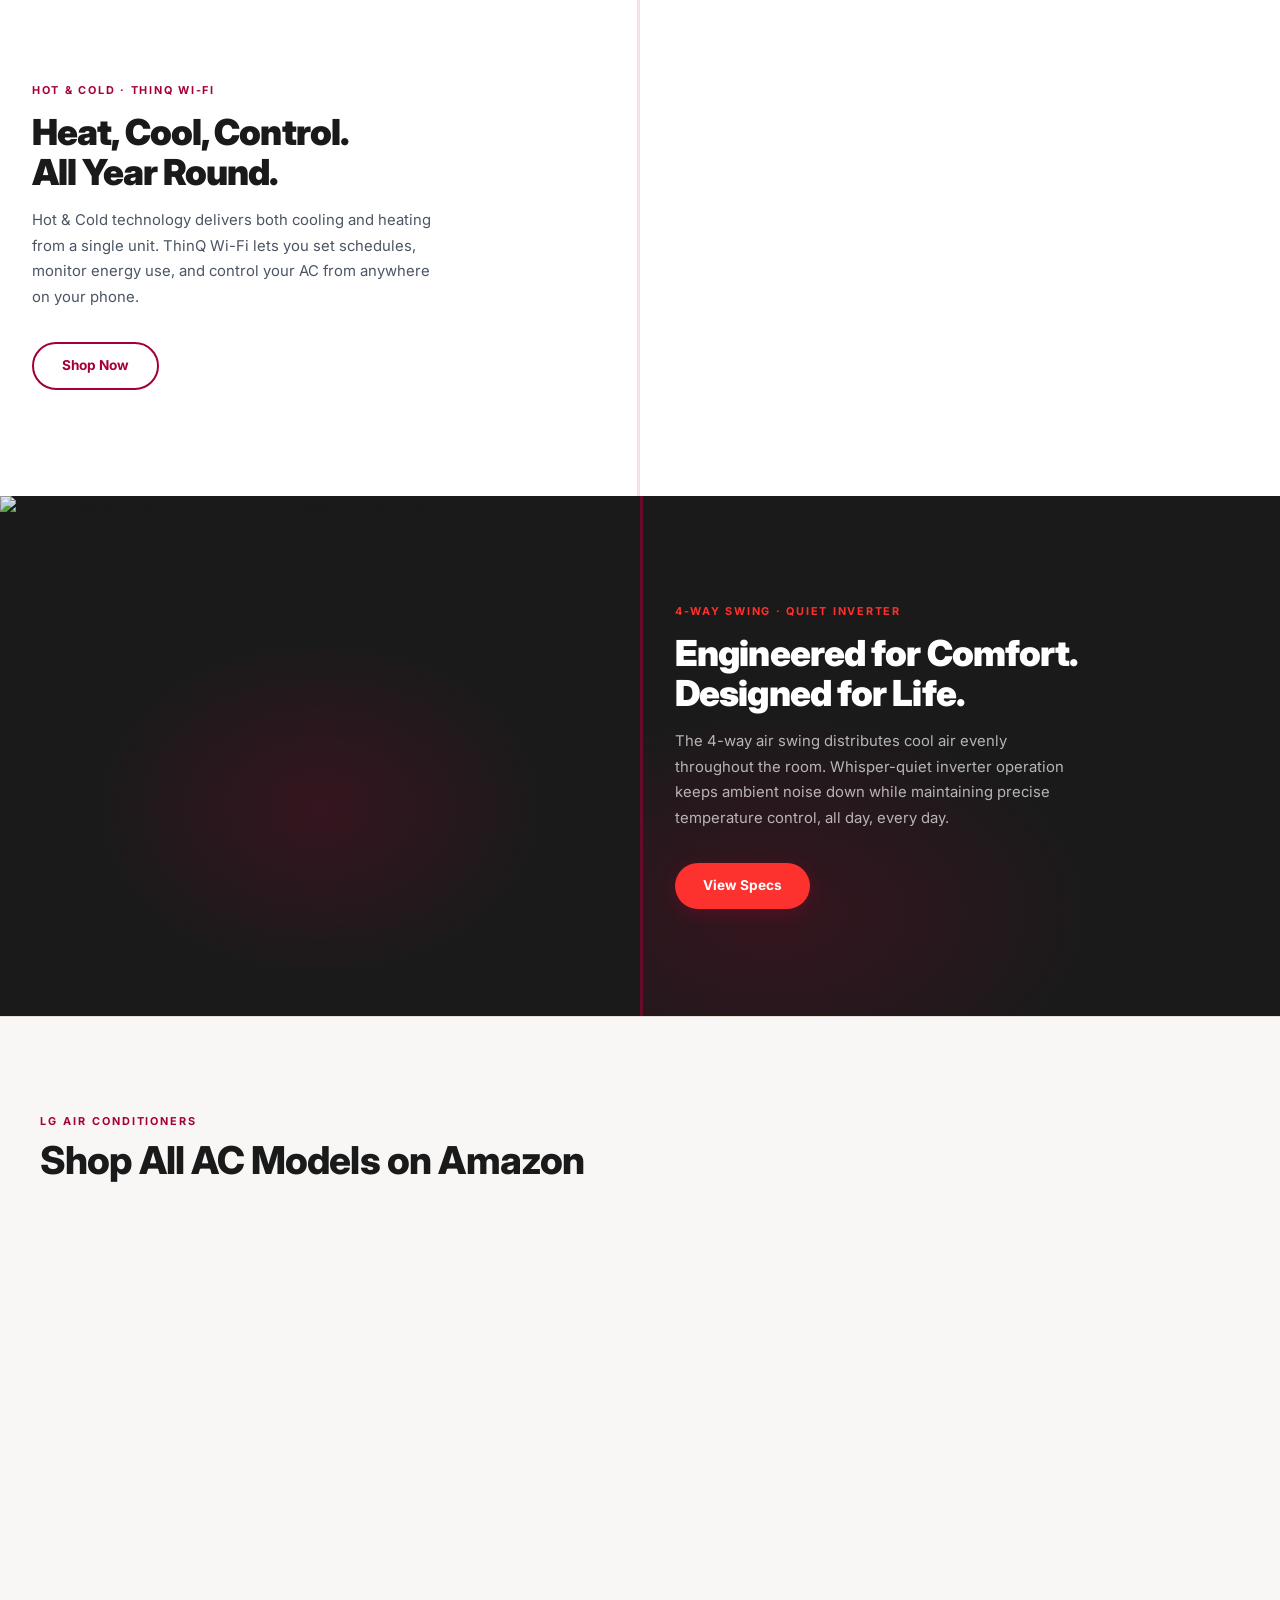
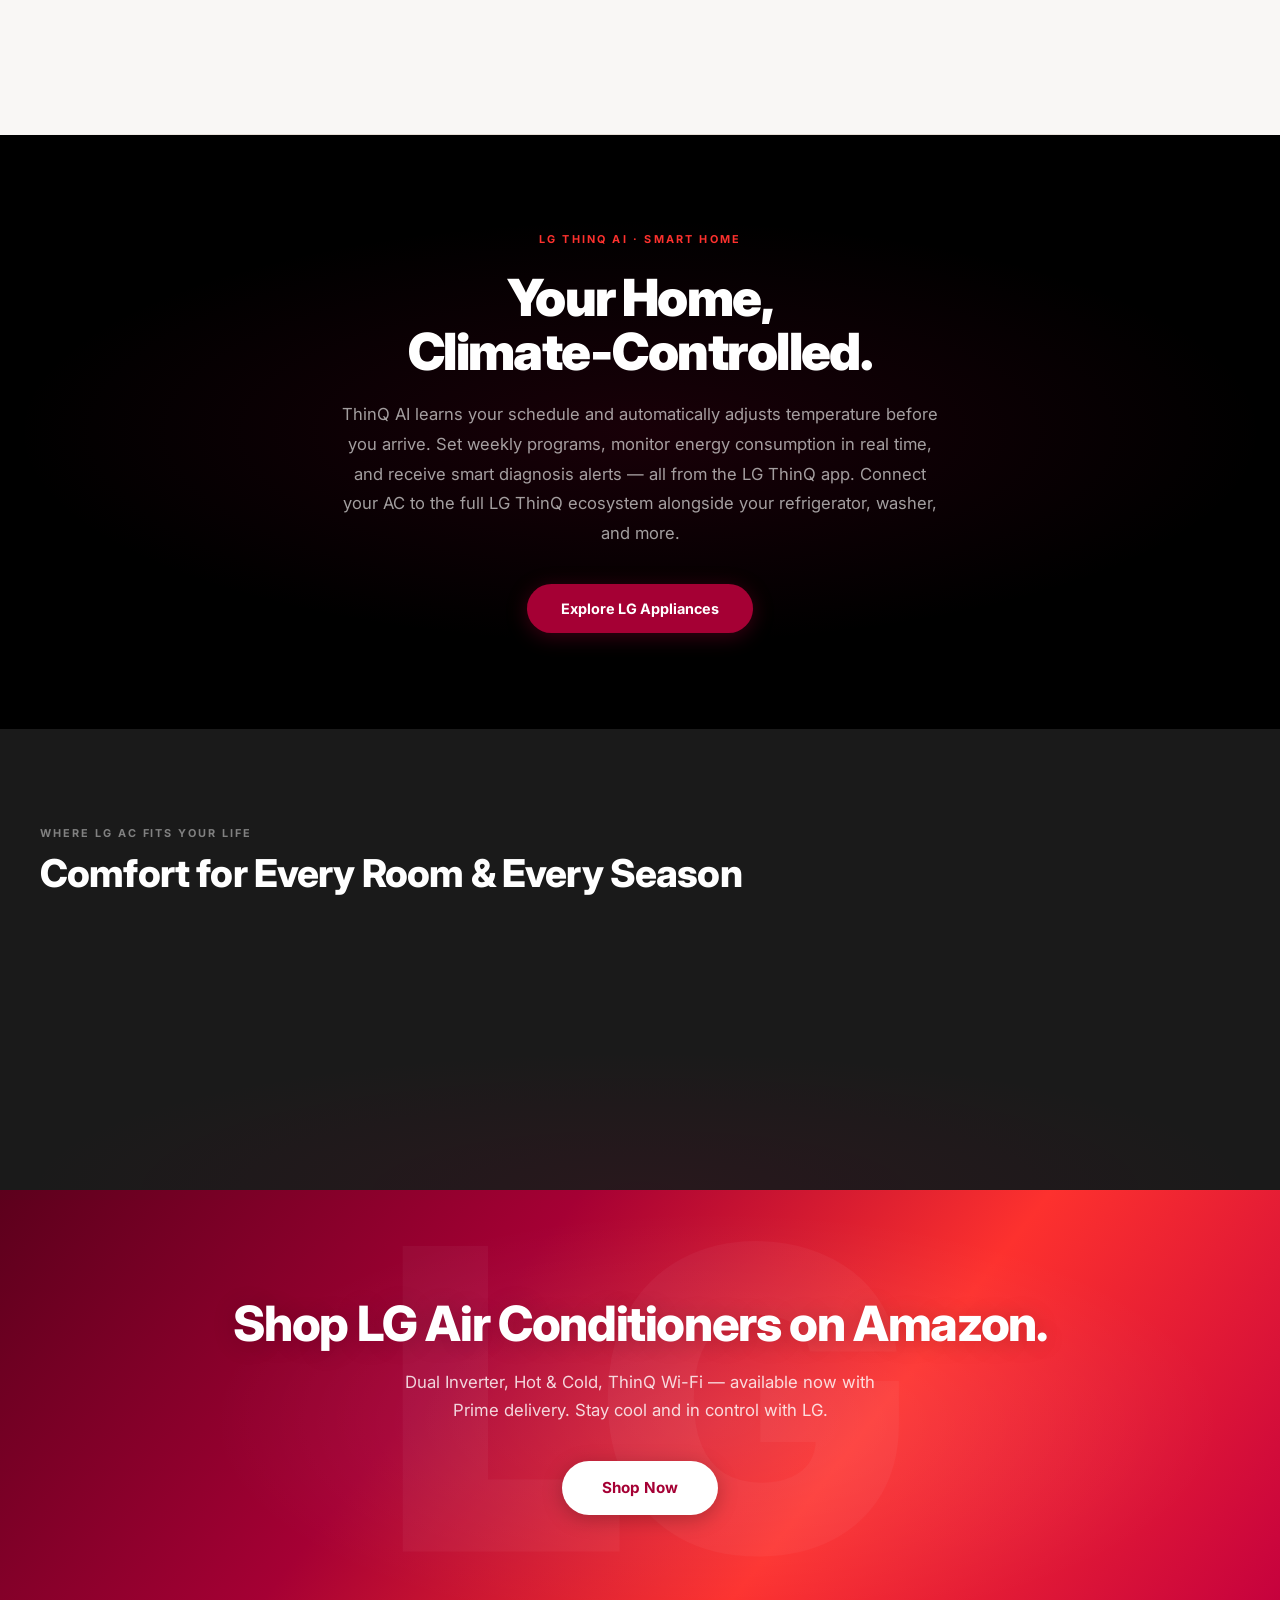
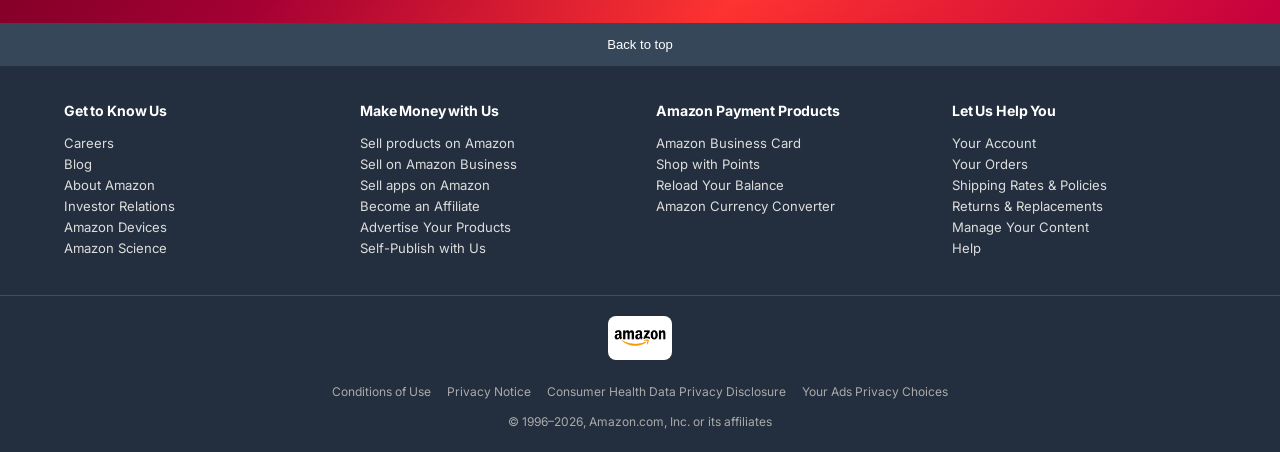
==== commit 5bb37995: "design-elevate: premium pass — tokens, depth, hero, gaming, motion, CTA - Design tokens: added --lh-" ====
--- a/air-conditioners.html
+++ b/air-conditioners.html
@@ -513,27 +513,52 @@
 
     /* ── CTA Footer Banner ── */
     .lg-cta-banner {
-      background: linear-gradient(120deg, var(--primary) 0%, var(--brand-active) 50%, var(--primary-mid) 100%);
-      padding: 88px clamp(20px, 5%, 80px);
+      background: linear-gradient(128deg,
+        var(--primary-deep) 0%,
+        var(--primary) 36%,
+        var(--brand-active) 65%,
+        var(--primary-mid) 100%
+      );
+      padding: 108px clamp(20px, 5%, 80px);
       text-align: center;
       position: relative;
       overflow: hidden;
       contain: layout;
-    }
+      isolation: isolate;
+    }
+    /* Ghost LG wordmark */
     .lg-cta-banner::before {
+      content: 'LG';
+      position: absolute;
+      top: 50%; left: 50%;
+      transform: translate(-50%, -52%);
+      font-size: clamp(240px, 36vw, 420px);
+      font-weight: 900;
+      color: rgba(255,255,255,0.04);
+      letter-spacing: -0.04em;
+      line-height: 1;
+      pointer-events: none;
+      z-index: 0;
+      white-space: nowrap;
+      font-family: 'Inter', sans-serif;
+    }
+    .lg-cta-banner::after {
       content: '';
       position: absolute;
-      top: -60%; left: -20%;
-      width: 140%; height: 220%;
-      background: radial-gradient(ellipse 55% 45% at 60% 55%, rgba(255,255,255,0.12) 0%, transparent 60%);
+      top: -40%; left: -10%;
+      width: 120%; height: 180%;
+      background: radial-gradient(ellipse 55% 45% at 55% 52%, rgba(255,255,255,0.1) 0%, transparent 60%);
       pointer-events: none;
+      z-index: 0;
     }
     .lg-cta-banner > * { position: relative; z-index: 1; }
     .lg-cta-banner h2 {
       color: #fff;
-      font-size: clamp(1.9rem, 3.5vw, 2.8rem);
-      margin-bottom: 14px;
-      letter-spacing: -0.025em;
+      font-size: clamp(2rem, 3.8vw, 3.2rem);
+      margin-bottom: 18px;
+      letter-spacing: -0.028em;
+      line-height: 1.06;
+      text-shadow: 0 2px 24px rgba(0,0,0,0.2);
     }
     .lg-cta-banner p {
       color: rgba(255,255,255,0.82);
--- a/styles.css
+++ b/styles.css
@@ -18,7 +18,7 @@
   --brand-dark:     #1A1A1A;
   --brand-dark-tint:#2d2d2d;
   --brand-mid:      #c4003e;
-  /* --brand-blue intentionally set to LG Heritage Red â€” resolves legacy refs */
+  /* --brand-blue intentionally set to LG Heritage Red -- resolves legacy refs */
   --brand-blue:     #A50034;
   --brand-glow:     rgba(165,0,52,0.35);
   --brand-glow-lg:  rgba(165,0,52,0.15);
@@ -50,6 +50,23 @@
   --text-h1:      clamp(36px, 5vw, 64px);
   --text-h2:      clamp(28px, 4vw, 42px);
   --text-h3:      clamp(20px, 3vw, 28px);
+
+  /* Typography refinements */
+  --lh-display:    1.0;
+  --lh-heading:    1.08;
+  --lh-body:       1.75;
+  --ls-display:    -0.03em;
+  --ls-heading:    -0.022em;
+  --ls-label:      0.15em;
+  --ls-eyebrow:    0.18em;
+
+  /* Border-radius scale (16 / 8 / 999 only) */
+  --radius-lg:  16px;
+  --radius-md:  8px;
+  --radius-pill:999px;
+
+  /* Dark section base — brand-tinted deep black */
+  --section-dark-bg: color-mix(in srgb, var(--primary) 5%, #0d0d0d);
 }
 
 /* 2. Reset & Base
@@ -72,48 +89,52 @@
 
 /* 3. Typography System
    ============================================================ */
-h1, h2, h3, h4 { line-height: 1.1; font-weight: 800; letter-spacing: -0.02em; }
-
-/* Display: 68-80px â€” hero only */
+h1, h2, h3, h4 {
+  line-height: var(--lh-heading);
+  font-weight: 800;
+  letter-spacing: var(--ls-heading);
+}
+
+/* Display: 68-80px -- hero only */
 .display-title {
   font-size: clamp(3rem, 6vw, 5rem);
   font-weight: 900;
-  line-height: 1.0;
-  letter-spacing: -0.03em;
+  line-height: var(--lh-display);
+  letter-spacing: var(--ls-display);
 }
 
 /* H1: 48-56px */
 h1 {
   font-size: clamp(2.5rem, 4.5vw, 3.5rem);
-  letter-spacing: -0.025em;
-  line-height: 1.05;
+  letter-spacing: -0.026em;
+  line-height: 1.04;
 }
 
 /* H2: 36-42px */
 h2 {
   font-size: clamp(1.9rem, 3vw, 2.625rem);
-  letter-spacing: -0.02em;
-  line-height: 1.1;
+  letter-spacing: -0.022em;
+  line-height: 1.08;
 }
 
 /* H3: 24-28px */
 h3 {
   font-size: clamp(1.25rem, 2vw, 1.75rem);
   letter-spacing: -0.015em;
-  line-height: 1.2;
+  line-height: 1.18;
 }
 
 /* H4: 17-18px */
-h4 { font-size: 1.05rem; letter-spacing: -0.01em; font-weight: 700; }
-
-/* Body */
-p { margin-bottom: 0; line-height: 1.7; font-size: 1rem; }
-
-/* Label / eyebrow */
+h4 { font-size: 1.05rem; letter-spacing: -0.01em; font-weight: 700; line-height: 1.3; }
+
+/* Body -- generous line-height for readability */
+p { margin-bottom: 0; line-height: var(--lh-body); font-size: 1rem; }
+
+/* Label / eyebrow -- always spaced-caps */
 .label-sm {
   font-size: 0.7rem;
   font-weight: 700;
-  letter-spacing: 0.14em;
+  letter-spacing: var(--ls-label);
   text-transform: uppercase;
 }
 
@@ -123,19 +144,35 @@
 .section { padding: var(--space-2xl) 0; }
 .section-alt { background: var(--light-gray); }
 .section-dark {
-  background: var(--brand-dark);
+  background: var(--section-dark-bg);
   color: var(--white);
   position: relative;
   overflow: hidden;
-}
-/* Rich depth gradient for dark sections â€” LG Heritage Red warmth */
+  /* Subtle noise texture for depth */
+  isolation: isolate;
+}
+/* Rich depth gradient for dark sections -- LG Heritage Red warmth */
 .section-dark::before {
   content: '';
   position: absolute;
   inset: 0;
-  background: radial-gradient(ellipse 80% 60% at 50% 0%, rgba(165,0,52,0.12) 0%, transparent 70%);
+  background:
+    radial-gradient(ellipse 80% 60% at 50% 0%, rgba(165,0,52,0.16) 0%, transparent 65%),
+    radial-gradient(ellipse 50% 40% at 10% 80%, rgba(165,0,52,0.06) 0%, transparent 60%);
   pointer-events: none;
   z-index: 0;
+}
+/* Subtle grain texture overlay */
+.section-dark::after {
+  content: '';
+  position: absolute;
+  inset: 0;
+  background-image: url(“data:image/svg+xml,%3Csvg viewBox='0 0 256 256' xmlns='http://www.w3.org/2000/svg'%3E%3Cfilter id='noise'%3E%3CfeTurbulence type='fractalNoise' baseFrequency='0.9' numOctaves='4' stitchTiles='stitch'/%3E%3CfeColorMatrix type='saturate' values='0'/%3E%3C/filter%3E%3Crect width='100%25' height='100%25' filter='url(%23noise)' opacity='0.025'/%3E%3C/svg%3E”);
+  background-repeat: repeat;
+  background-size: 256px 256px;
+  pointer-events: none;
+  z-index: 0;
+  opacity: 0.4;
 }
 .section-dark > * { position: relative; z-index: 1; }
 .section-dark h2, .section-dark h3, .section-dark p { color: var(--white); }
@@ -354,15 +391,21 @@
 
 /* Brand sub-nav */
 .brand-subnav {
-  background: #fff;
+  background: rgba(255,255,255,0.96);
   border-bottom: 1px solid var(--border);
   border-top: 2px solid var(--primary);
   position: relative;
   z-index: 8999;
-  transition: box-shadow 0.25s ease;
+  transition: box-shadow 0.3s ease, background 0.3s ease, backdrop-filter 0.3s ease;
+  /* Start with basic bg; blur is added on scroll */
+  backdrop-filter: none;
+  -webkit-backdrop-filter: none;
 }
 .brand-subnav.scrolled {
-  box-shadow: 0 2px 16px rgba(0,0,0,0.08);
+  box-shadow: 0 4px 24px rgba(0,0,0,0.1), 0 1px 0 rgba(165,0,52,0.08);
+  background: rgba(255,255,255,0.88);
+  backdrop-filter: blur(20px) saturate(180%);
+  -webkit-backdrop-filter: blur(20px) saturate(180%);
 }
 .brand-subnav-inner {
   max-width: 1600px; margin: 0 auto; padding: 0 16px;
@@ -380,13 +423,32 @@
 .brand-subnav-tabs a {
   font-size: 0.8rem; color: #333; padding: 0 14px; height: 48px;
   display: flex; align-items: center; text-decoration: none;
-  border-bottom: 3px solid transparent; transition: border-color 0.15s, color 0.15s;
+  position: relative;
+  transition: color 0.2s ease;
   white-space: nowrap;
-}
-.brand-subnav-tabs a:hover, .brand-subnav-tabs a.active {
+  /* Remove border-bottom; use pseudo-element for animated underline */
+}
+/* Animated underline indicator */
+.brand-subnav-tabs a::after {
+  content: '';
+  position: absolute;
+  bottom: 0; left: 50%;
+  width: 0;
+  height: 2px;
+  background: var(--primary);
+  border-radius: 2px 2px 0 0;
+  transform: translateX(-50%);
+  transition: width 0.22s cubic-bezier(0.22, 1, 0.36, 1);
+}
+.brand-subnav-tabs a:hover::after {
+  width: 60%;
+}
+.brand-subnav-tabs a.active {
   color: var(--primary);
-  border-bottom-color: var(--primary);
-  border-bottom-width: 2px;
+  font-weight: 700;
+}
+.brand-subnav-tabs a.active::after {
+  width: calc(100% - 12px);
 }
 .brand-subnav-search {
   margin-left: auto; display: flex; align-items: center;
@@ -427,7 +489,7 @@
 .breadcrumb-inner a { color: var(--primary); }
 .breadcrumb-inner span { color: var(--gray); }
 
-/* 8. Hero â€” Elevated with gradient depth
+/* 8. Hero -- Elevated with gradient depth
    ============================================================ */
 .hero-video-wrap {
   position: relative; width: 100%; min-height: 640px; overflow: hidden;
@@ -444,19 +506,30 @@
 .hero-overlay {
   position: absolute; inset: 0; z-index: 1;
   background: linear-gradient(
-    110deg,
-    var(--brand-dark) 0%,
-    rgba(13,33,85,0.85) 38%,
-    rgba(165,0,52,0.18) 75%,
+    118deg,
+    rgba(13,2,5,0.97) 0%,
+    rgba(26,0,8,0.82) 32%,
+    rgba(165,0,52,0.14) 68%,
     transparent 100%
   );
 }
-/* Subtle vignette bottom */
+/* Bottom + right edge vignette */
 .hero-overlay::after {
   content: '';
   position: absolute;
-  bottom: 0; left: 0; right: 0; height: 160px;
-  background: linear-gradient(0deg, var(--brand-dark) 0%, transparent 100%);
+  bottom: 0; left: 0; right: 0; height: 220px;
+  background: linear-gradient(0deg, var(--section-dark-bg) 0%, transparent 100%);
+}
+/* Subtle noise grain on hero */
+.hero-overlay::before {
+  content: '';
+  position: absolute;
+  inset: 0;
+  background-image: url(“data:image/svg+xml,%3Csvg viewBox='0 0 512 512' xmlns='http://www.w3.org/2000/svg'%3E%3Cfilter id='g'%3E%3CfeTurbulence type='fractalNoise' baseFrequency='0.7' numOctaves='4' stitchTiles='stitch'/%3E%3CfeColorMatrix type='saturate' values='0'/%3E%3C/filter%3E%3Crect width='100%25' height='100%25' filter='url(%23g)' opacity='0.03'/%3E%3C/svg%3E”);
+  background-size: 512px 512px;
+  opacity: 0.5;
+  pointer-events: none;
+  z-index: 0;
 }
 .hero-content {
   position: relative; z-index: 2;
@@ -688,7 +761,7 @@
   box-shadow: 0 4px 14px rgba(165,0,52,0.45);
 }
 
-/* 12. Product Cards â€” Premium depth
+/* 12. Product Cards -- Premium depth
    ============================================================ */
 .product-grid { display: grid; grid-template-columns: repeat(4, 1fr); gap: 20px; }
 .product-grid-3 { grid-template-columns: repeat(3, 1fr); }
@@ -696,17 +769,20 @@
   background: var(--white);
   border-radius: 16px;
   border: 1px solid var(--border);
+  /* Left-border accent: hidden by default, reveals on hover */
+  border-left: 3px solid transparent;
   overflow: hidden;
-  transition: box-shadow 0.3s cubic-bezier(0.22, 1, 0.36, 1),
-              transform 0.3s cubic-bezier(0.22, 1, 0.36, 1),
-              border-color 0.25s ease;
+  transition: box-shadow 0.32s cubic-bezier(0.22, 1, 0.36, 1),
+              transform 0.32s cubic-bezier(0.22, 1, 0.36, 1),
+              border-color 0.22s ease;
   display: flex; flex-direction: column;
   box-shadow: 0 2px 12px rgba(0,0,0,0.06);
 }
 .hk-card:hover {
-  box-shadow: 0 16px 48px rgba(165,0,52,0.18);
+  box-shadow: 0 20px 56px rgba(165,0,52,0.16), 0 4px 16px rgba(0,0,0,0.06);
   transform: translateY(-5px);
-  border-color: rgba(165,0,52,0.2);
+  border-color: rgba(165,0,52,0.22);
+  border-left-color: var(--primary);
 }
 .hk-card-img {
   position: relative; overflow: hidden;
@@ -763,12 +839,17 @@
 .hk-card-dark {
   background: rgba(255,255,255,0.04);
   border-color: rgba(255,255,255,0.08);
-  box-shadow: 0 2px 16px rgba(0,0,0,0.2);
+  border-left-color: transparent;
+  box-shadow: 0 2px 16px rgba(0,0,0,0.3);
 }
 .hk-card-dark:hover {
   background: rgba(255,255,255,0.07);
-  border-color: rgba(165,0,52,0.4);
-  box-shadow: 0 0 0 1px rgba(165,0,52,0.35), 0 20px 48px rgba(165,0,52,0.2);
+  border-color: rgba(165,0,52,0.35);
+  border-left-color: var(--brand-active);
+  box-shadow:
+    0 0 0 1px rgba(165,0,52,0.28),
+    0 0 32px rgba(165,0,52,0.22),
+    0 20px 56px rgba(0,0,0,0.45);
 }
 .hk-card-dark .hk-card-title { color: #fff; }
 .hk-card-dark .hk-card-sub { color: rgba(255,255,255,0.58); }
@@ -880,62 +961,90 @@
   margin: 0 auto;
 }
 
-/* 15. CTA Banner â€” Impactful, layered depth
+/* 15. CTA Banner -- Impactful, landing-page closer
    ============================================================ */
 .cta-banner {
   background: linear-gradient(
-    120deg,
+    128deg,
     var(--primary-deep) 0%,
-    var(--primary) 40%,
-    var(--brand-active) 70%,
+    var(--primary) 38%,
+    var(--brand-active) 65%,
     var(--primary-mid) 100%
   );
-  padding: 96px 24px;
+  padding: 108px 24px;
   text-align: center;
   position: relative;
   overflow: hidden;
-  /* Prevent pseudo-element width:140% from causing horizontal scroll */
   contain: layout;
-}
+  isolation: isolate;
+}
+/* Ghost “LG” wordmark behind headline */
 .cta-banner::before {
-  content: '';
+  content: 'LG';
   position: absolute;
-  top: -50%; left: -20%;
-  width: 140%; height: 200%;
-  background: radial-gradient(ellipse 60% 50% at 60% 50%, rgba(255,255,255,0.12) 0%, transparent 60%);
+  top: 50%;
+  left: 50%;
+  transform: translate(-50%, -50%);
+  font-size: clamp(280px, 40vw, 480px);
+  font-weight: 900;
+  color: rgba(255,255,255,0.04);
+  letter-spacing: -0.05em;
+  line-height: 1;
   pointer-events: none;
-}
+  z-index: 0;
+  white-space: nowrap;
+  font-family: 'Inter', sans-serif;
+}
+/* Radial highlight */
 .cta-banner::after {
   content: '';
   position: absolute;
-  inset: 0;
-  background: url("data:image/svg+xml,%3Csvg width='40' height='40' viewBox='0 0 40 40' xmlns='http://www.w3.org/2000/svg'%3E%3Cg fill='none' fill-rule='evenodd'%3E%3Cg fill='%23ffffff' fill-opacity='0.02'%3E%3Cpath d='M20 20c0-5.5-4.5-10-10-10s-10 4.5-10 10 4.5 10 10 10 10-4.5 10-10zm10 0c0-5.5-4.5-10-10-10s-10 4.5-10 10 4.5 10 10 10 10-4.5 10-10z'/%3E%3C/g%3E%3C/g%3E%3C/svg%3E");
+  top: -40%; left: -10%;
+  width: 120%; height: 180%;
+  background: radial-gradient(ellipse 55% 45% at 55% 55%, rgba(255,255,255,0.1) 0%, transparent 60%);
   pointer-events: none;
+  z-index: 0;
 }
 .cta-banner > * { position: relative; z-index: 1; }
 .cta-banner h2 {
   color: #fff;
-  font-size: clamp(2rem, 3.5vw, 2.875rem);
-  margin-bottom: 16px;
-  letter-spacing: -0.025em;
+  font-size: clamp(2.2rem, 3.8vw, 3.2rem);
+  margin-bottom: 18px;
+  letter-spacing: -0.028em;
+  line-height: 1.06;
 }
 .cta-banner p {
-  color: rgba(255,255,255,0.78);
+  color: rgba(255,255,255,0.82);
   font-size: 1.1rem;
-  margin-bottom: 36px;
+  margin-bottom: 40px;
   max-width: 520px;
   margin-left: auto;
   margin-right: auto;
-  line-height: 1.7;
+  line-height: 1.76;
 }
 .cta-banner-btns { display: flex; gap: 14px; justify-content: center; flex-wrap: wrap; }
 
-/* 16. Footer â€” Premium dark
+/* 16. Footer -- Premium dark
    ============================================================ */
 .brand-footer {
-  background: linear-gradient(180deg, var(--brand-dark) 0%, #0d0005 100%);
-  padding: 72px 0 44px;
-  border-top: 1px solid rgba(255,255,255,0.06);
+  background: linear-gradient(180deg,
+    color-mix(in srgb, var(--primary) 4%, #111111) 0%,
+    #080002 100%
+  );
+  padding: 80px 0 48px;
+  border-top: 1px solid rgba(165,0,52,0.18);
+  position: relative;
+  overflow: hidden;
+}
+/* Subtle top glow in footer */
+.brand-footer::before {
+  content: '';
+  position: absolute;
+  top: 0; left: 50%;
+  transform: translateX(-50%);
+  width: 600px; height: 1px;
+  background: linear-gradient(90deg, transparent, rgba(165,0,52,0.4), transparent);
+  pointer-events: none;
 }
 .brand-footer-inner { max-width: 1200px; margin: 0 auto; padding: 0 24px; }
 .brand-footer-grid {
@@ -948,21 +1057,25 @@
 }
 .footer-brand p { color: rgba(255,255,255,0.48); font-size: 0.85rem; line-height: 1.75; max-width: 280px; }
 .footer-col h4 {
-  color: rgba(255,255,255,0.75);
-  font-size: 0.7rem;
+  color: rgba(255,255,255,0.55);
+  font-size: 0.68rem;
   font-weight: 700;
-  letter-spacing: 0.14em;
+  letter-spacing: var(--ls-label);
   text-transform: uppercase;
-  margin-bottom: 18px;
+  margin-bottom: 20px;
 }
 .footer-col ul li { margin-bottom: 10px; }
 .footer-col ul li a {
-  color: rgba(255,255,255,0.45);
+  color: rgba(255,255,255,0.38);
   font-size: 0.83rem;
   text-decoration: none;
-  transition: color var(--transition);
-}
-.footer-col ul li a:hover { color: var(--brand-active); }
+  transition: color 0.2s ease, padding-left 0.2s ease;
+  display: inline-block;
+}
+.footer-col ul li a:hover {
+  color: var(--brand-active);
+  padding-left: 4px;
+}
 .footer-bottom {
   border-top: 1px solid rgba(255,255,255,0.07);
   padding-top: 28px;
@@ -1031,26 +1144,50 @@
 .trust-item span { font-size: 0.83rem; color: var(--text-muted); font-weight: 500; }
 .trust-item strong { color: var(--text); font-weight: 700; }
 
-/* 20. Gaming-specific glow â€” section-dark with blue accent
+/* 20. Gaming-specific glow -- red accent, deep blacks
    ============================================================ */
 .gaming-dark {
-  background: #000;
+  background: #050000;
   position: relative;
   overflow: hidden;
+  isolation: isolate;
 }
 .gaming-dark::before {
   content: '';
   position: absolute;
   top: 0; left: 0; right: 0; height: 400px;
-  background: radial-gradient(ellipse 80% 60% at 30% 0%, rgba(0,168,255,0.15) 0%, transparent 70%);
+  background: radial-gradient(ellipse 80% 60% at 30% 0%, rgba(165,0,52,0.18) 0%, transparent 70%);
   pointer-events: none;
 }
 .gaming-dark::after {
   content: '';
   position: absolute;
   bottom: 0; right: 0; left: 0; height: 300px;
-  background: radial-gradient(ellipse 80% 60% at 70% 100%, rgba(0,168,255,0.1) 0%, transparent 70%);
+  background: radial-gradient(ellipse 80% 60% at 70% 100%, rgba(253,49,46,0.1) 0%, transparent 70%);
   pointer-events: none;
+}
+
+/* Screen mock breathing pulse */
+@keyframes screen-pulse {
+  0%, 100% {
+    box-shadow:
+      0 0 0 1px rgba(253,49,46,0.08),
+      0 0 40px rgba(253,49,46,0.35),
+      0 0 80px rgba(253,49,46,0.15),
+      inset 0 0 60px rgba(253,49,46,0.08);
+  }
+  50% {
+    box-shadow:
+      0 0 0 1px rgba(253,49,46,0.14),
+      0 0 60px rgba(253,49,46,0.52),
+      0 0 120px rgba(253,49,46,0.22),
+      inset 0 0 80px rgba(253,49,46,0.12);
+  }
+}
+/* Stat text pulse inside screen */
+@keyframes stat-pulse {
+  0%, 100% { text-shadow: 0 0 24px rgba(253,49,46,0.7); }
+  50%       { text-shadow: 0 0 48px rgba(253,49,46,0.95), 0 0 80px rgba(253,49,46,0.5); }
 }
 
 /* 21. Mobile
@@ -1494,3 +1631,215 @@
   .hero-glass-card { margin-top: 24px; }
 }
 
+/* ============================================================
+   DESIGN ELEVATION v3 -- Premium pass
+   ============================================================ */
+
+/* ---- Scroll reveal: stronger upward drift ---- */
+.js-ready .section-fade {
+  opacity: 0;
+  transform: translateY(32px);
+  transition: opacity 0.65s cubic-bezier(0.22, 1, 0.36, 1),
+              transform 0.65s cubic-bezier(0.22, 1, 0.36, 1);
+}
+.js-ready .section-fade.visible {
+  opacity: 1;
+  transform: translateY(0);
+}
+
+/* Grid child stagger -- overrides inline delay for grid items */
+.js-ready .hk-card.section-fade,
+.js-ready .lg-product-card.section-fade,
+.js-ready .cat-tile-card.section-fade,
+.js-ready .use-case-tile.section-fade,
+.js-ready .gaming-use-tile.section-fade,
+.js-ready .gaming-prod-card.section-fade {
+  opacity: 0;
+  transform: translateY(24px);
+  transition: opacity 0.55s cubic-bezier(0.22, 1, 0.36, 1),
+              transform 0.55s cubic-bezier(0.22, 1, 0.36, 1);
+}
+
+/* ---- Eyebrow typography -- always spaced caps ---- */
+.section-eyebrow,
+.lg-hero-eyebrow,
+.lg-split-eyebrow,
+.lg-spotlight-eyebrow,
+.gaming-hero-eyebrow,
+.gaming-split-eyebrow,
+.gaming-section-eyebrow,
+.gaming-tv-eyebrow,
+.audio-hero-eyebrow,
+.tv-hero-eyebrow,
+.section-hero-content .eyebrow,
+.hero-eyebrow,
+.hero-glass-card-label {
+  letter-spacing: var(--ls-eyebrow);
+  font-size: 0.68rem;
+  font-weight: 700;
+  text-transform: uppercase;
+}
+
+/* ---- Gaming: screen mock breathing pulse ---- */
+.screen-mock {
+  animation: screen-pulse 3.5s ease-in-out infinite;
+}
+.screen-mock-stat {
+  animation: stat-pulse 3.5s ease-in-out infinite;
+}
+
+/* ---- Split section: copy-side left accent ---- */
+.lg-split-copy-dark {
+  border-left: 3px solid rgba(165,0,52,0.55);
+}
+.lg-split-copy-light {
+  border-left: none;
+  border-right: 3px solid rgba(165,0,52,0.12);
+}
+
+/* ---- Product cards: equal-height guarantee ---- */
+.product-grid-4,
+.product-grid,
+.best-sellers-grid,
+.duo-grid {
+  align-items: stretch;
+}
+
+/* ---- LG product card -- left border accent on hover ---- */
+.lg-product-card {
+  border-left: 3px solid transparent;
+  transition: transform 0.28s cubic-bezier(0.22,1,0.36,1),
+              box-shadow 0.28s ease,
+              border-color 0.22s ease,
+              border-left-color 0.22s ease;
+}
+.lg-product-card:hover {
+  border-left-color: var(--primary);
+}
+
+/* Dark-bg product card glow upgrade */
+.section-dark .lg-product-card:hover,
+.use-case-section .lg-product-card:hover,
+.gaming-cards-section .lg-product-card:hover {
+  box-shadow:
+    0 0 0 1px rgba(165,0,52,0.25),
+    0 0 40px rgba(165,0,52,0.28),
+    0 20px 56px rgba(0,0,0,0.5);
+  border-left-color: var(--brand-active);
+}
+
+/* ---- Image hover scale on split media ---- */
+.lg-split-media {
+  overflow: hidden;
+}
+.lg-split-media img {
+  transition: transform 0.7s cubic-bezier(0.22, 1, 0.36, 1);
+}
+.lg-split:hover .lg-split-media img {
+  transform: scale(1.04);
+}
+
+/* ---- Hero glass card -- floating depth ---- */
+.hero-glass-card {
+  position: relative;
+  /* Subtle brand bottom-border for extra premium feel */
+  border-bottom: 1px solid rgba(165,0,52,0.4);
+  transition: transform 0.3s ease, box-shadow 0.3s ease;
+}
+.hero-glass-card:hover {
+  transform: translateY(-2px);
+  box-shadow: 0 12px 40px rgba(0,0,0,0.35), inset 0 1px 0 rgba(255,255,255,0.14);
+}
+
+/* ---- Section title eyebrow divider ---- */
+.section-title .eyebrow + * {
+  margin-top: 8px;
+}
+
+/* ---- CTA banner button -- white pill, stronger lift ---- */
+.btn-cta-white:hover,
+.cta-banner .btn-brand:hover {
+  transform: translateY(-2px) scale(1.02);
+  box-shadow: 0 8px 28px rgba(0,0,0,0.28);
+}
+
+/* ---- Gaming split: stronger glow on dark panel ---- */
+.gaming-split-dark {
+  background: #060000;
+  border-bottom: 1px solid rgba(253,49,46,0.08);
+}
+.gaming-split-dark::before {
+  background: radial-gradient(ellipse 80% 70% at 20% 50%, rgba(165,0,52,0.2) 0%, transparent 60%),
+              radial-gradient(ellipse 50% 40% at 80% 20%, rgba(253,49,46,0.08) 0%, transparent 50%);
+}
+
+/* ---- Feature icon glow refinement ---- */
+.lg-feat-icon,
+.gaming-feat-icon {
+  transition: box-shadow 0.25s ease, background 0.25s ease;
+}
+.lg-feat-item:hover .lg-feat-icon,
+.gaming-feat-item:hover .gaming-feat-icon {
+  box-shadow: 0 0 24px rgba(165,0,52,0.32), inset 0 1px 0 rgba(255,255,255,0.1);
+  background: rgba(165,0,52,0.26);
+}
+
+/* ---- Stats bar: number gradient upgrade ---- */
+.stat-num {
+  background: linear-gradient(135deg, var(--primary) 0%, var(--brand-active) 60%);
+  -webkit-background-clip: text;
+  -webkit-text-fill-color: transparent;
+  background-clip: text;
+  filter: drop-shadow(0 2px 8px rgba(165,0,52,0.2));
+}
+
+/* ---- Industry / use-case tile upgrade ---- */
+.use-case-tile,
+.industry-tile {
+  border-bottom: 2px solid transparent;
+  transition: transform 0.25s cubic-bezier(0.22,1,0.36,1),
+              background 0.22s ease,
+              box-shadow 0.25s ease,
+              border-bottom-color 0.22s ease;
+}
+.use-case-tile:hover {
+  border-bottom-color: var(--brand-active);
+}
+
+/* ---- Section alt -- warm tint ---- */
+.section-alt {
+  background: linear-gradient(180deg, var(--light-gray) 0%, #faf7f4 100%);
+}
+
+/* ---- Top sellers light section -- subtle brand warmth ---- */
+.top-sellers-section {
+  background: linear-gradient(180deg, #faf8f6 0%, var(--light-bg) 100%);
+  border-top: 1px solid var(--border);
+}
+
+/* ---- Category tiles: warm bg upgrade ---- */
+.cat-section {
+  background: linear-gradient(180deg, var(--brand-warm-grey) 0%, #ede8df 100%);
+}
+
+/* ---- Mobile: prevent floating chips from stacking over text ---- */
+@media (max-width: 480px) {
+  .hero-glass-card {
+    display: none;
+  }
+}
+
+/* ---- Reduce motion: respect user preference ---- */
+@media (prefers-reduced-motion: reduce) {
+  .screen-mock,
+  .screen-mock-stat {
+    animation: none;
+  }
+  .js-ready .section-fade,
+  .js-ready .split-slide-left,
+  .js-ready .split-slide-right {
+    transition: opacity 0.3s ease;
+    transform: none !important;
+  }
+}
+
